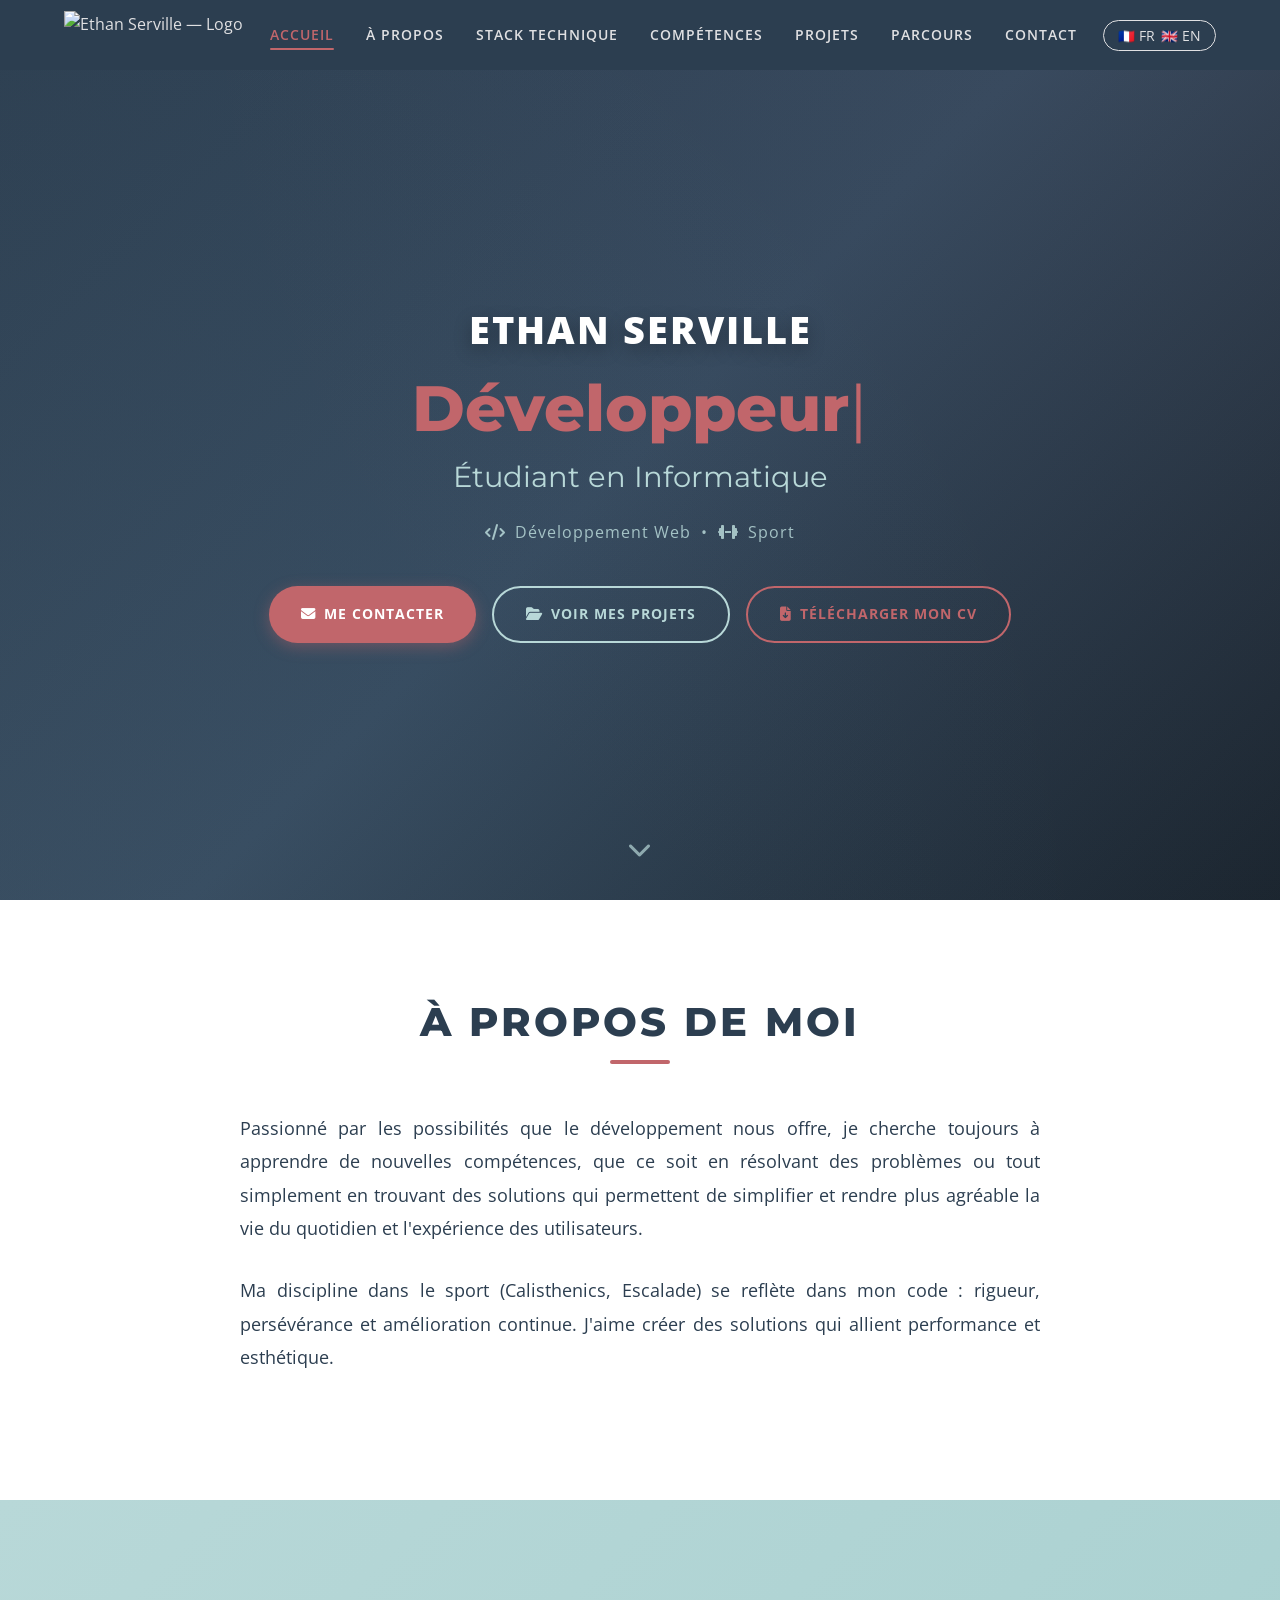
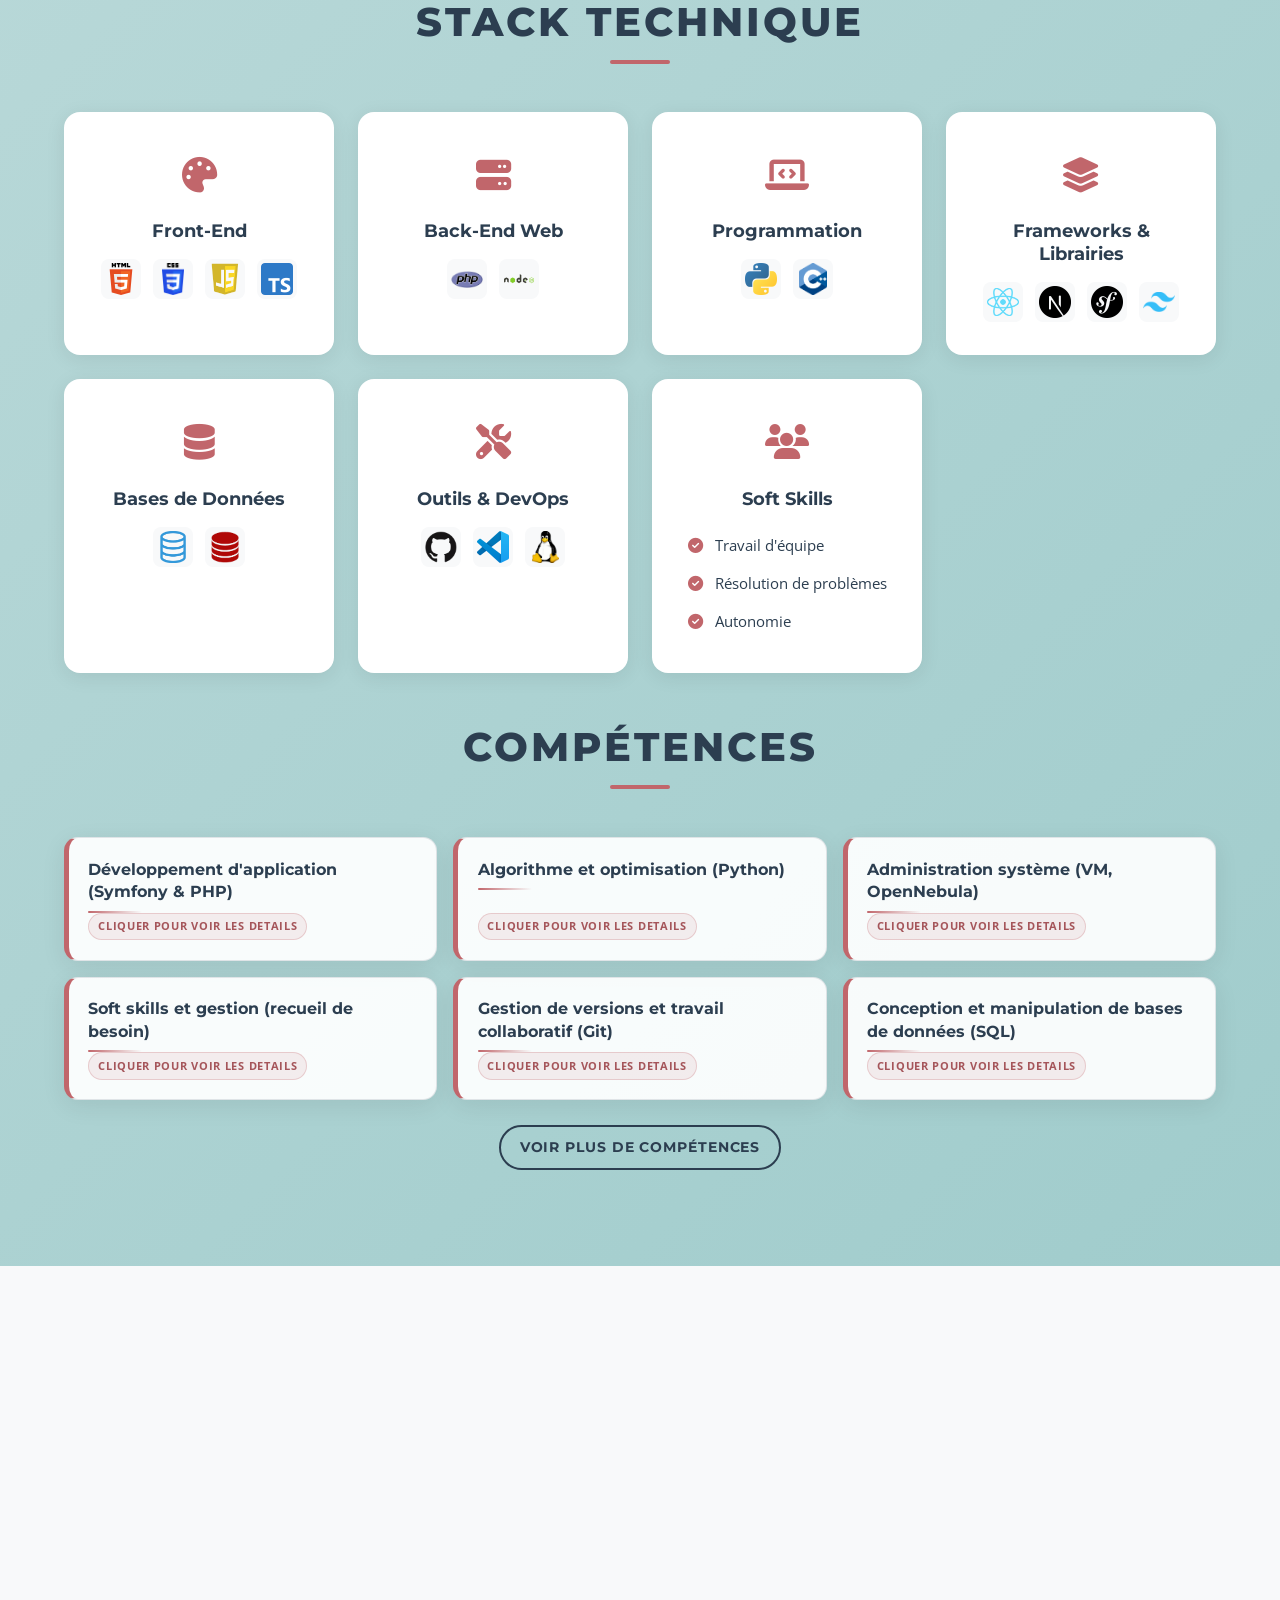
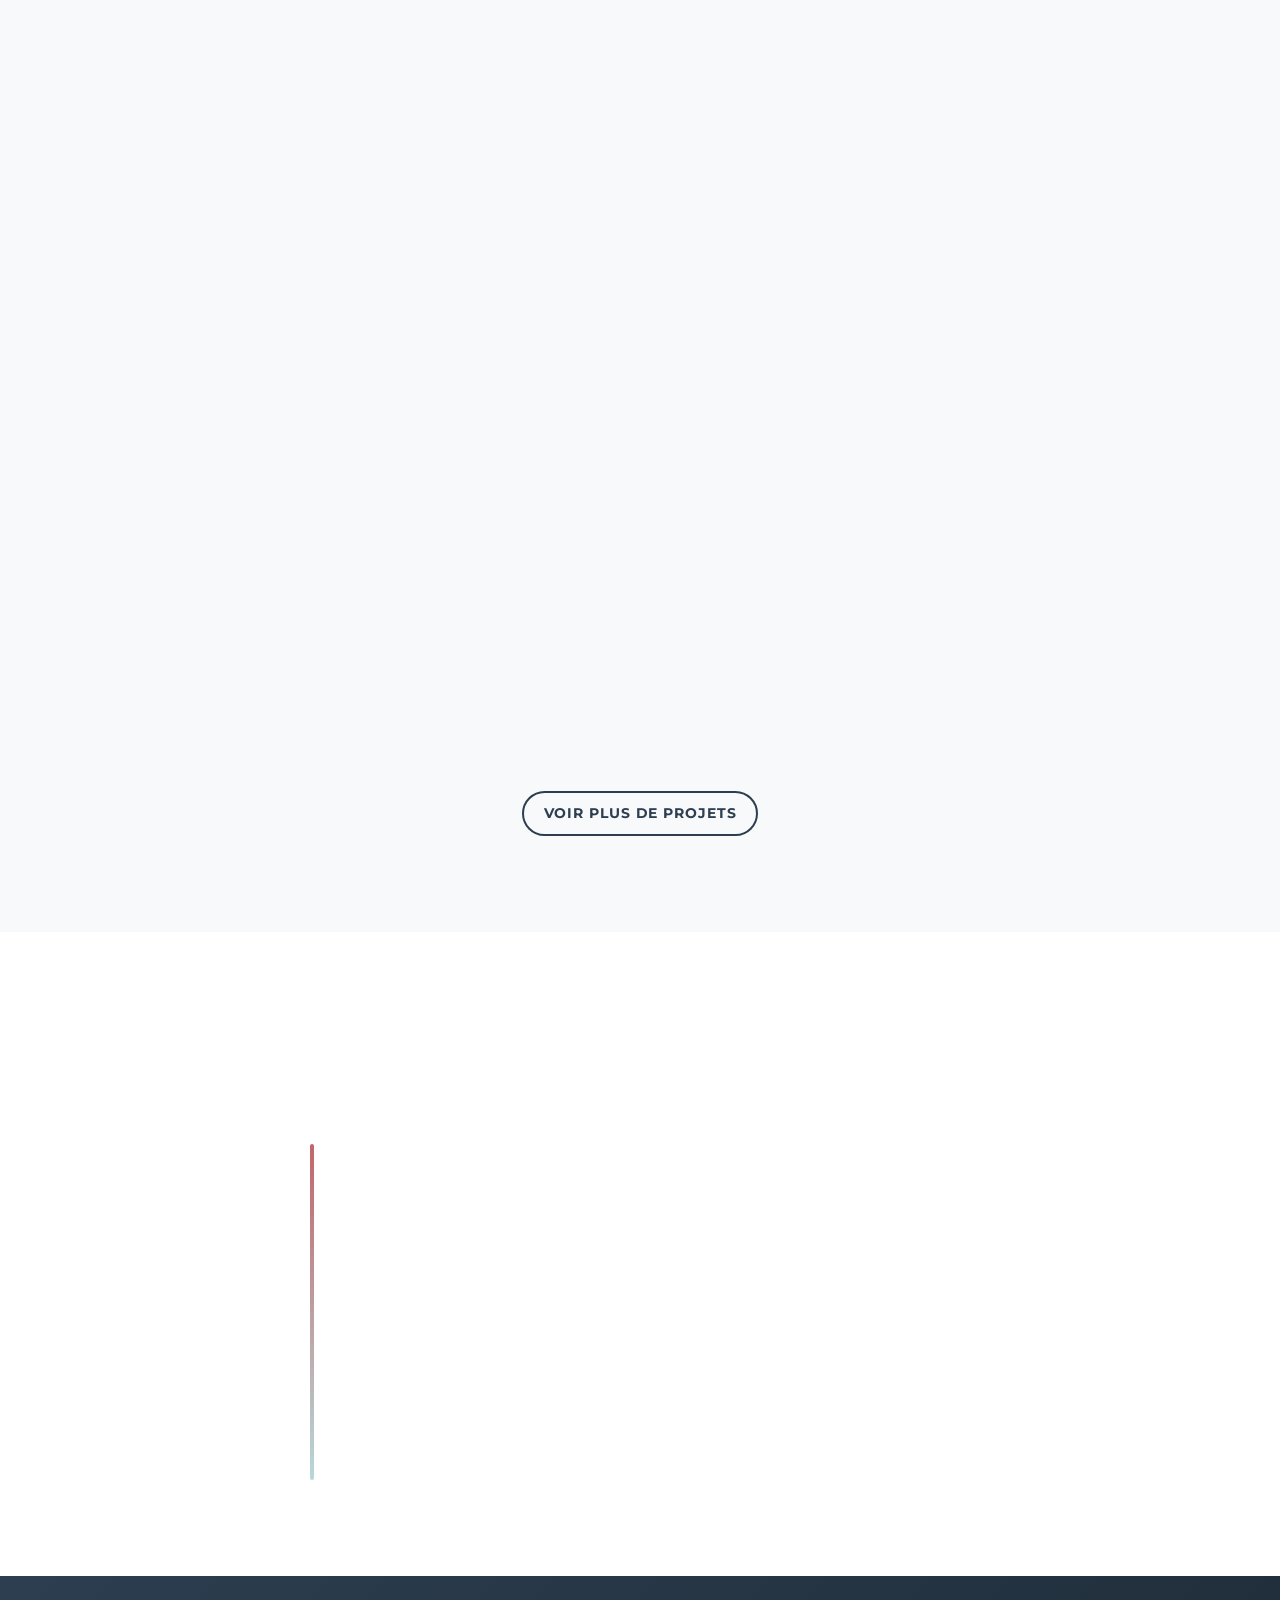
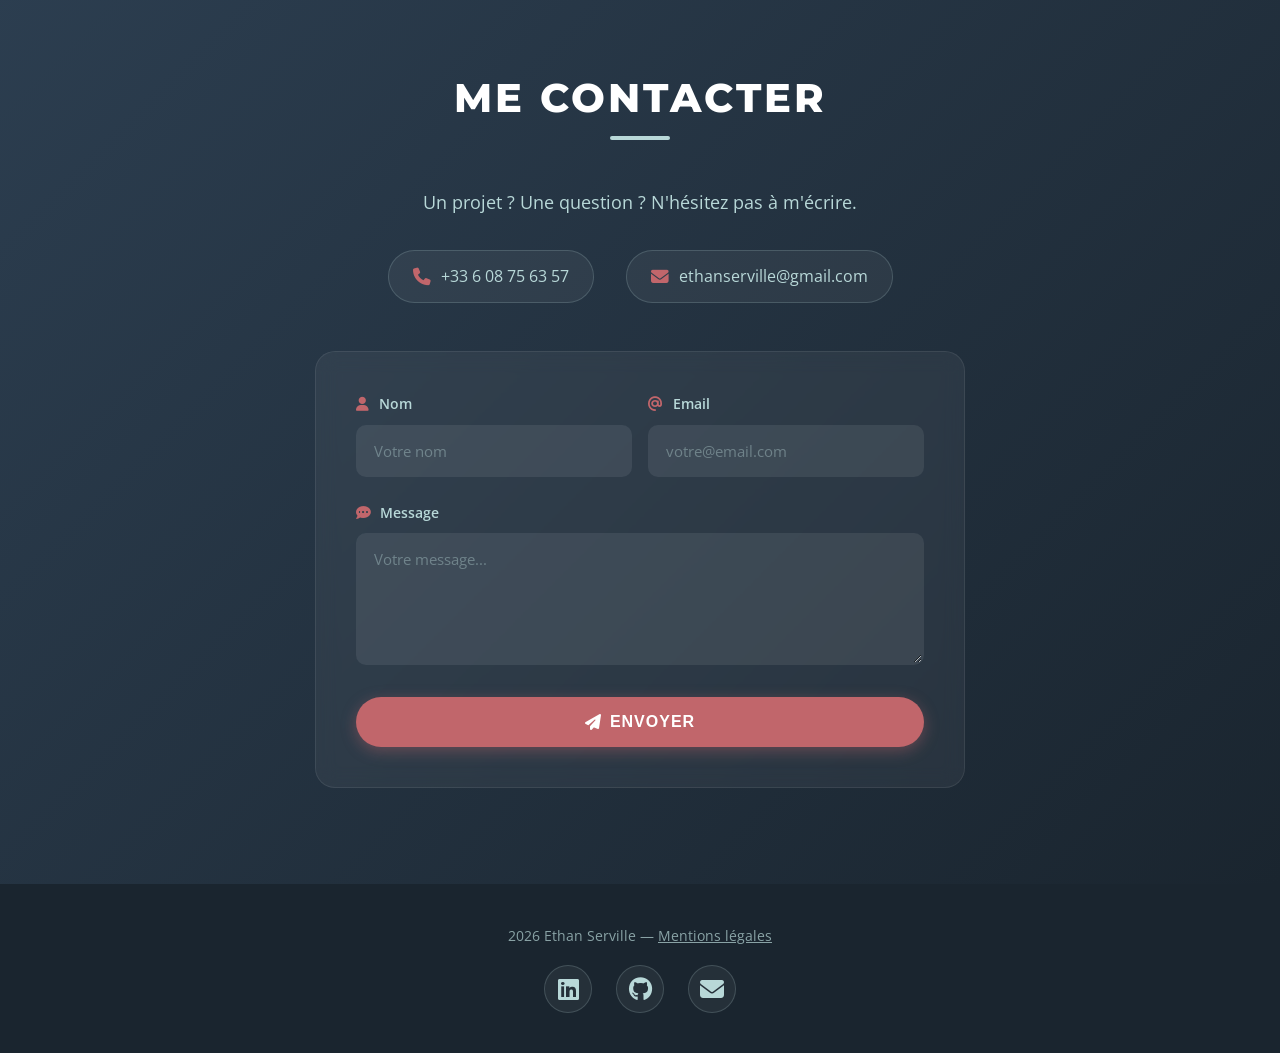
==== index.html @ 0c71704f "refactorisation du code" ====
<!doctype html>
<html lang="fr">
  <head>
    <meta charset="UTF-8" />
    <meta name="viewport" content="width=device-width, initial-scale=1.0" />
    <title>Ethan Serville — Développeur Web | Portfolio</title>

    <!-- SEO -->
    <meta
      name="description"
      content="Portfolio d'Ethan Serville, étudiant en informatique (BUT) passionné par le développement web. Découvrez mes projets, compétences et contactez-moi."
    />
    <meta
      name="keywords"
      content="Ethan Serville, développeur web, portfolio, HTML, CSS, JavaScript, React, PHP, Symfony, BUT Informatique"
    />
    <meta name="author" content="Ethan Serville" />
    <meta name="robots" content="index, follow" />
    <meta
      name="google-site-verification"
      content="G5uR__iFu0-0ud8LjFARFD1sDS6WQdqjg7SpovFQJHI"
    />
    <link rel="canonical" href="https://ethan-serville.vercel.app/" />

    <!-- Open Graph (aperçu sur réseaux sociaux / Google) -->
    <meta property="og:type" content="website" />
    <meta
      property="og:title"
      content="Ethan Serville — Développeur Web | Portfolio"
    />
    <meta
      property="og:description"
      content="Portfolio d'Ethan Serville, étudiant en informatique passionné par le développement web."
    />
    <meta property="og:url" content="https://ethan-serville.vercel.app/" />
    <meta
      property="og:image"
      content="https://ethan-serville.vercel.app/assets/preview.png"
    />
    <meta property="og:locale" content="fr_FR" />
    <meta property="og:site_name" content="Ethan Serville — Portfolio" />

    <!-- Twitter Card -->
    <meta name="twitter:card" content="summary_large_image" />
    <meta
      name="twitter:title"
      content="Ethan Serville — Développeur Web | Portfolio"
    />
    <meta
      name="twitter:description"
      content="Portfolio d'Ethan Serville, étudiant en informatique passionné par le développement web."
    />
    <meta
      name="twitter:image"
      content="https://ethan-serville.vercel.app/assets/preview.png"
    />

    <!-- Données structurées (schema.org) — aide Google à comprendre la page -->
    <script type="application/ld+json">
      {
        "@context": "https://schema.org",
        "@type": "Person",
        "name": "Ethan Serville",
        "url": "https://ethan-serville.vercel.app/",
        "jobTitle": "Étudiant en Informatique — Développeur Web",
        "email": "ethanserville@gmail.com",
        "sameAs": [
          "https://linkedin.com/in/ethan-serville",
          "https://github.com/EthanS0107"
        ]
      }
    </script>

    <!-- Favicons -->
    <link rel="icon" type="image/svg+xml" href="assets/favicon.svg" />
    <link
      rel="icon"
      type="image/svg+xml"
      href="assets/favicon-alt.svg"
      media="(prefers-color-scheme: dark)"
    />

    <link rel="stylesheet" href="style.css" />
    <link rel="preconnect" href="https://fonts.googleapis.com" />
    <link rel="preconnect" href="https://fonts.gstatic.com" crossorigin />
    <link
      href="https://fonts.googleapis.com/css2?family=Montserrat:wght@400;600;700;800&family=Open+Sans:wght@400;600&display=swap"
      rel="stylesheet"
    />
    <link
      rel="stylesheet"
      href="https://cdnjs.cloudflare.com/ajax/libs/font-awesome/6.5.1/css/all.min.css"
    />
  </head>
  <body>
    <header id="main-header">
      <nav>
        <div class="logo">
          <a href="#accueil">
            <picture>
              <source
                media="(max-width: 768px)"
                srcset="assets/logo-small.svg"
              />
              <img
                src="assets/logo-long.svg"
                alt="Ethan Serville — Logo"
                height="48"
              />
            </picture>
          </a>
        </div>
        <ul class="nav-links">
          <li><a href="#accueil" data-i18n="nav.home">Accueil</a></li>
          <li><a href="#a-propos" data-i18n="nav.about">À propos</a></li>
          <li>
            <a href="#tech-stack" data-i18n="nav.stack">Stack technique</a>
          </li>
          <li>
            <a href="#competences" data-i18n="nav.skills">Compétences</a>
          </li>
          <li><a href="#projets" data-i18n="nav.projects">Projets</a></li>
          <li><a href="#parcours" data-i18n="nav.journey">Parcours</a></li>
          <li><a href="#contact" data-i18n="nav.contact">Contact</a></li>
          <li class="nav-lang-item">
            <button
              class="lang-toggle lang-toggle-menu"
              id="lang-toggle-menu"
              aria-label="Switch language"
            >
              <span class="lang-fr">🇫🇷 FR</span>
              <span class="lang-en">🇬🇧 EN</span>
            </button>
          </li>
        </ul>
        <button
          class="lang-toggle lang-toggle-desktop"
          id="lang-toggle"
          aria-label="Switch language"
        >
          <span class="lang-fr">🇫🇷 FR</span>
          <span class="lang-en">🇬🇧 EN</span>
        </button>
        <div class="burger" aria-label="Menu" role="button" tabindex="0">
          <div class="line1"></div>
          <div class="line2"></div>
          <div class="line3"></div>
        </div>
      </nav>
    </header>

    <main>
      <!-- ===== HERO ===== -->
      <section id="accueil" class="hero">
        <div class="hero-content reveal">
          <p class="hero-greeting">Ethan Serville</p>
          <h1>
            <span class="typing-text"></span><span class="cursor">|</span>
          </h1>
          <h2 data-i18n="hero.subtitle">Étudiant en Informatique</h2>
          <p class="passions">
            <i class="fas fa-code"></i> Développement Web &nbsp;&bull;&nbsp;
            <i class="fas fa-dumbbell"></i> Sport
          </p>
          <div class="hero-cta">
            <a href="#contact" class="btn-primary"
              ><i class="fas fa-envelope"></i>
              <span data-i18n="hero.cta.contact">Me Contacter</span></a
            >
            <a href="#projets" class="btn-secondary"
              ><i class="fas fa-folder-open"></i>
              <span data-i18n="hero.cta.projects">Voir mes projets</span></a
            >
            <a href="assets/CV_Ethan_Serville.pdf" download class="btn-download"
              ><i class="fas fa-file-arrow-down"></i>
              <span data-i18n="hero.cta.cv">Télécharger mon CV</span></a
            >
          </div>
        </div>
        <a
          href="#a-propos"
          class="scroll-indicator"
          aria-label="Défiler vers le bas"
        >
          <i class="fas fa-chevron-down"></i>
        </a>
      </section>

      <!-- ===== À PROPOS ===== -->
      <section id="a-propos" class="about">
        <div class="container">
          <h2 class="section-title reveal" data-i18n="about.title">
            À propos de moi
          </h2>
          <div class="about-content reveal">
            <div class="about-text">
              <p data-i18n="about.p1">
                Passionné par les possibilités que le développement nous offre,
                je cherche toujours à apprendre de nouvelles compétences, que ce
                soit en résolvant des problèmes ou tout simplement en trouvant
                des solutions qui permettent de simplifier et rendre plus
                agréable la vie du quotidien et l'expérience des utilisateurs.
              </p>
              <p data-i18n="about.p2">
                Ma discipline dans le sport (Calisthenics, Escalade) se reflète
                dans mon code : rigueur, persévérance et amélioration continue.
                J'aime créer des solutions qui allient performance et
                esthétique.
              </p>
            </div>
          </div>
        </div>
      </section>

      <!-- ===== COMPÉTENCES ===== -->
      <section class="skills">
        <div class="container">
          <h2
            id="tech-stack"
            class="section-title reveal"
            data-i18n="stack.title"
          >
            Stack technique
          </h2>
          <div class="skills-grid">
            <div class="skill-card reveal">
              <div class="skill-icon"><i class="fas fa-palette"></i></div>
              <h3>Front-End</h3>
              <div class="skill-logos">
                <img
                  src="assets/logo_skills/HTML5.png"
                  alt="HTML5"
                  title="HTML5"
                />
                <img
                  src="assets/logo_skills/CSS3.png"
                  alt="CSS3"
                  title="CSS3"
                />
                <img
                  src="assets/logo_skills/javascript.png"
                  alt="JavaScript"
                  title="JavaScript"
                />
                <img
                  src="assets/logo_skills/typescript.png"
                  alt="TypeScript"
                  title="TypeScript"
                />
              </div>
            </div>
            <div class="skill-card reveal">
              <div class="skill-icon"><i class="fas fa-server"></i></div>
              <h3>Back-End Web</h3>
              <div class="skill-logos">
                <img src="assets/logo_skills/PHP.png" alt="PHP" title="PHP" />
                <img
                  src="assets/logo_skills/node.js.png"
                  alt="Node.js"
                  title="Node.js"
                />
              </div>
            </div>
            <div class="skill-card reveal">
              <div class="skill-icon"><i class="fas fa-laptop-code"></i></div>
              <h3>Programmation</h3>
              <div class="skill-logos">
                <img
                  src="assets/logo_skills/Python.png"
                  alt="Python"
                  title="Python"
                />
                <img src="assets/logo_skills/C++.png" alt="C++" title="C++" />
              </div>
            </div>
            <div class="skill-card reveal">
              <div class="skill-icon"><i class="fas fa-layer-group"></i></div>
              <h3 data-i18n="skills.frameworks">Frameworks & Librairies</h3>
              <div class="skill-logos">
                <img
                  src="assets/logo_skills/React.png"
                  alt="React"
                  title="React"
                />
                <img
                  src="assets/logo_skills/nextjs.png"
                  alt="Next.js"
                  title="Next.js"
                />
                <img
                  src="assets/logo_skills/symfony.png"
                  alt="Symfony"
                  title="Symfony"
                />
                <img
                  src="assets/logo_skills/Tailwind_CSS.png"
                  alt="Tailwind CSS"
                  title="Tailwind CSS"
                />
              </div>
            </div>
            <div class="skill-card reveal">
              <div class="skill-icon"><i class="fas fa-database"></i></div>
              <h3 data-i18n="skills.databases">Bases de Données</h3>
              <div class="skill-logos">
                <img src="assets/logo_skills/SQL.png" alt="SQL" title="SQL" />
                <img
                  src="assets/logo_skills/oracle.png"
                  alt="Oracle PL/SQL"
                  title="Oracle PL/SQL"
                />
              </div>
            </div>
            <div class="skill-card reveal">
              <div class="skill-icon"><i class="fas fa-tools"></i></div>
              <h3 data-i18n="skills.tools">Outils & DevOps</h3>
              <div class="skill-logos">
                <img
                  src="assets/logo_skills/GitHub.png"
                  alt="Git / GitHub"
                  title="Git / GitHub"
                />
                <img
                  src="assets/logo_skills/Visual_Studio_Code.png"
                  alt="VS Code"
                  title="VS Code"
                />
                <img
                  src="assets/logo_skills/linux.png"
                  alt="Linux"
                  title="Linux"
                />
              </div>
            </div>
            <div class="skill-card reveal">
              <div class="skill-icon"><i class="fas fa-users"></i></div>
              <h3 data-i18n="skills.soft">Soft Skills</h3>
              <ul class="soft-skills-list">
                <li>
                  <i class="fas fa-check-circle"></i>
                  <span data-i18n="skills.soft.teamwork">Travail d'équipe</span>
                </li>
                <li>
                  <i class="fas fa-check-circle"></i>
                  <span data-i18n="skills.soft.problem"
                    >Résolution de problèmes</span
                  >
                </li>
                <li>
                  <i class="fas fa-check-circle"></i>
                  <span data-i18n="skills.soft.autonomy">Autonomie</span>
                </li>
              </ul>
            </div>
          </div>

          <div class="competency-portfolio">
            <h2
              id="competences"
              class="section-title reveal"
              data-i18n="skills.title"
            >
              Compétences
            </h2>
            <div class="portfolio-grid">
              <article class="portfolio-card reveal">
                <h4 data-i18n="portfolio.card1.title">
                  Développement d'application (Symfony & PHP)
                </h4>
                <p>
                  <span
                    class="portfolio-label"
                    data-i18n="portfolio.label.context"
                    >Contexte :</span
                  >
                  <span data-i18n="portfolio.card1.context"
                    >Création d'un site web pour une association qui gère des
                    événements.</span
                  >
                </p>
                <p>
                  <span class="portfolio-label" data-i18n="portfolio.label.tech"
                    >Techno :</span
                  >
                  <span data-i18n="portfolio.card1.tech"
                    >PHP, Symfony, HTML, CSS.</span
                  >
                </p>
                <p>
                  <span
                    class="portfolio-label"
                    data-i18n="portfolio.label.learned"
                    >Ce que j'ai appris :</span
                  >
                  <span data-i18n="portfolio.card1.learned"
                    >Concevoir des applications complètes en partant des
                    exigences clients jusqu'à la mise en production.</span
                  >
                </p>
                <p>
                  <span
                    class="portfolio-label"
                    data-i18n="portfolio.label.validated"
                    >Compétence validée :</span
                  >
                  <span data-i18n="portfolio.card1.validated"
                    >Maintenir en conditions opérationnelles un site web et
                    faire évoluer une application grâce à une structure de code
                    propre avec Symfony.</span
                  >
                </p>
              </article>

              <article class="portfolio-card reveal">
                <h4 data-i18n="portfolio.card2.title">
                  Algorithme et optimisation (Python)
                </h4>
                <p>
                  <span
                    class="portfolio-label"
                    data-i18n="portfolio.label.context"
                    >Contexte :</span
                  >
                  <span data-i18n="portfolio.card2.context"
                    >Algorithmes de recherche et de construction de
                    labyrinthes.</span
                  >
                </p>
                <p>
                  <span class="portfolio-label" data-i18n="portfolio.label.tech"
                    >Techno :</span
                  >
                  <span data-i18n="portfolio.card2.tech">Python.</span>
                </p>
                <p>
                  <span
                    class="portfolio-label"
                    data-i18n="portfolio.label.learned"
                    >Ce que j'ai appris :</span
                  >
                  <span data-i18n="portfolio.card2.learned"
                    >Comparer des algorithmes pour trouver le plus efficace en
                    prenant en compte l'impact sur les ressources (CPU,
                    mémoire).</span
                  >
                </p>
                <p>
                  <span
                    class="portfolio-label"
                    data-i18n="portfolio.label.validated"
                    >Compétence validée :</span
                  >
                  <span data-i18n="portfolio.card2.validated"
                    >Anticiper les résultats de diverses métriques, produire un
                    code exigeant et l'optimiser.</span
                  >
                </p>
              </article>

              <article class="portfolio-card reveal">
                <h4 data-i18n="portfolio.card3.title">
                  Administration système (VM, OpenNebula)
                </h4>
                <p>
                  <span
                    class="portfolio-label"
                    data-i18n="portfolio.label.context"
                    >Contexte :</span
                  >
                  <span data-i18n="portfolio.card3.context"
                    >Création de machines virtuelles et configuration.</span
                  >
                </p>
                <p>
                  <span
                    class="portfolio-label"
                    data-i18n="portfolio.label.learned"
                    >Ce que j'ai appris :</span
                  >
                  <span data-i18n="portfolio.card3.learned"
                    >Configurer un poste de travail complet, gérer des réseaux
                    virtuels et sécuriser des services.</span
                  >
                </p>
                <p>
                  <span
                    class="portfolio-label"
                    data-i18n="portfolio.label.validated"
                    >Compétence validée :</span
                  >
                  <span data-i18n="portfolio.card3.validated"
                    >Installer et configurer un système d'exploitation et des
                    outils de développement.</span
                  >
                </p>
              </article>

              <article class="portfolio-card reveal">
                <h4 data-i18n="portfolio.card4.title">
                  Soft skills et gestion (recueil de besoin)
                </h4>
                <p>
                  <span
                    class="portfolio-label"
                    data-i18n="portfolio.label.context"
                    >Contexte :</span
                  >
                  <span data-i18n="portfolio.card4.context"
                    >Exercices de récupération des besoins client et simulation
                    de création d'entreprise.</span
                  >
                </p>
                <p>
                  <span
                    class="portfolio-label"
                    data-i18n="portfolio.label.learned"
                    >Ce que j'ai appris :</span
                  >
                  <span data-i18n="portfolio.card4.learned"
                    >Identifier les acteurs, les phases de vie d'un projet et
                    formaliser les attentes.</span
                  >
                </p>
                <p>
                  <span
                    class="portfolio-label"
                    data-i18n="portfolio.label.validated"
                    >Compétence validée :</span
                  >
                  <span data-i18n="portfolio.card4.validated"
                    >Appréhender les besoins du client et de l'utilisateur,
                    concevoir un business plan et modéliser la gestion des
                    stocks.</span
                  >
                </p>
              </article>

              <article class="portfolio-card reveal">
                <h4 data-i18n="portfolio.card5.title">
                  Gestion de versions et travail collaboratif (Git)
                </h4>
                <p>
                  <span
                    class="portfolio-label"
                    data-i18n="portfolio.label.context"
                    >Contexte :</span
                  >
                  <span data-i18n="portfolio.card5.context"
                    >Gestion du code source lors du projet de site web pour
                    l'association.</span
                  >
                </p>
                <p>
                  <span class="portfolio-label" data-i18n="portfolio.label.tech"
                    >Techno :</span
                  >
                  <span data-i18n="portfolio.card5.tech">Git, GitHub.</span>
                </p>
                <p>
                  <span
                    class="portfolio-label"
                    data-i18n="portfolio.label.learned"
                    >Ce que j'ai appris :</span
                  >
                  <span data-i18n="portfolio.card5.learned"
                    >Travailler sur des branches séparées, fusionner des
                    modifications et résoudre des conflits sans perdre de
                    données.</span
                  >
                </p>
                <p>
                  <span
                    class="portfolio-label"
                    data-i18n="portfolio.label.validated"
                    >Compétence validée :</span
                  >
                  <span data-i18n="portfolio.card5.validated"
                    >Sécuriser le cycle de développement et garantir
                    l'historique des modifications d'un projet.</span
                  >
                </p>
              </article>

              <article class="portfolio-card reveal">
                <h4 data-i18n="portfolio.card6.title">
                  Conception et manipulation de bases de données (SQL)
                </h4>
                <p>
                  <span
                    class="portfolio-label"
                    data-i18n="portfolio.label.context"
                    >Contexte :</span
                  >
                  <span data-i18n="portfolio.card6.context"
                    >Architecture des données pour le système de gestion
                    d'événements et de membres.</span
                  >
                </p>
                <p>
                  <span class="portfolio-label" data-i18n="portfolio.label.tech"
                    >Techno :</span
                  >
                  <span data-i18n="portfolio.card6.tech"
                    >MySQL / MariaDB (utilisé avec Doctrine sur Symfony).</span
                  >
                </p>
                <p>
                  <span
                    class="portfolio-label"
                    data-i18n="portfolio.label.learned"
                    >Ce que j'ai appris :</span
                  >
                  <span data-i18n="portfolio.card6.learned"
                    >Modéliser des données complexes (MCD/MLD), optimiser les
                    requêtes et assurer l'intégrité référentielle des
                    informations.</span
                  >
                </p>
                <p>
                  <span
                    class="portfolio-label"
                    data-i18n="portfolio.label.validated"
                    >Compétence validée :</span
                  >
                  <span data-i18n="portfolio.card6.validated"
                    >Concevoir une base de données relationnelle performante et
                    adaptée aux besoins métier.</span
                  >
                </p>
              </article>

              <article class="portfolio-card reveal">
                <h4 data-i18n="portfolio.card7.title">
                  Gestion de projet et méthodes agiles
                </h4>
                <p>
                  <span
                    class="portfolio-label"
                    data-i18n="portfolio.label.context"
                    >Contexte :</span
                  >
                  <span data-i18n="portfolio.card7.context"
                    >Organisation du travail en équipe pour des simulations de
                    création d'entreprise.</span
                  >
                </p>
                <p>
                  <span
                    class="portfolio-label"
                    data-i18n="portfolio.label.tools"
                    >Outils :</span
                  >
                  <span data-i18n="portfolio.card7.tools">Méthode Scrum.</span>
                </p>
                <p>
                  <span
                    class="portfolio-label"
                    data-i18n="portfolio.label.learned"
                    >Ce que j'ai appris :</span
                  >
                  <span data-i18n="portfolio.card7.learned"
                    >Découper un projet en tâches, prioriser les fonctionnalités
                    et respecter des délais stricts.</span
                  >
                </p>
                <p>
                  <span
                    class="portfolio-label"
                    data-i18n="portfolio.label.validated"
                    >Compétence validée :</span
                  >
                  <span data-i18n="portfolio.card7.validated"
                    >Piloter un projet informatique avec une méthodologie
                    structurée pour garantir la livraison.</span
                  >
                </p>
              </article>

              <article class="portfolio-card reveal">
                <h4 data-i18n="portfolio.card8.title">
                  Programmation orientée objet (C++)
                </h4>
                <p>
                  <span
                    class="portfolio-label"
                    data-i18n="portfolio.label.context"
                    >Contexte :</span
                  >
                  <span data-i18n="portfolio.card8.context"
                    >Développement d'un jeu de plateau (Stratego).</span
                  >
                </p>
                <p>
                  <span class="portfolio-label" data-i18n="portfolio.label.tech"
                    >Techno :</span
                  >
                  <span data-i18n="portfolio.card8.tech">C++.</span>
                </p>
                <p>
                  <span
                    class="portfolio-label"
                    data-i18n="portfolio.label.learned"
                    >Ce que j'ai appris :</span
                  >
                  <span data-i18n="portfolio.card8.learned"
                    >Appliquer les principes de la POO (encapsulation, héritage,
                    polymorphisme).</span
                  >
                </p>
                <p>
                  <span
                    class="portfolio-label"
                    data-i18n="portfolio.label.validated"
                    >Compétence validée :</span
                  >
                  <span data-i18n="portfolio.card8.validated"
                    >Concevoir une architecture logicielle complexe et
                    modulaire.</span
                  >
                </p>
              </article>

              <article class="portfolio-card reveal">
                <h4 data-i18n="portfolio.card9.title">
                  Services réseaux et infrastructure
                </h4>
                <p>
                  <span
                    class="portfolio-label"
                    data-i18n="portfolio.label.context"
                    >Contexte :</span
                  >
                  <span data-i18n="portfolio.card9.context"
                    >Mise en place d'un réseau local et configuration de
                    services serveurs.</span
                  >
                </p>
                <p>
                  <span class="portfolio-label" data-i18n="portfolio.label.tech"
                    >Techno :</span
                  >
                  <span data-i18n="portfolio.card9.tech"
                    >Protocoles TCP/IP, DNS, DHCP, adressage IP.</span
                  >
                </p>
                <p>
                  <span
                    class="portfolio-label"
                    data-i18n="portfolio.label.learned"
                    >Ce que j'ai appris :</span
                  >
                  <span data-i18n="portfolio.card9.learned"
                    >Comprendre comment les données circulent entre les
                    machines, configurer des routeurs et assurer la connectivité
                    d'un parc informatique.</span
                  >
                </p>
                <p>
                  <span
                    class="portfolio-label"
                    data-i18n="portfolio.label.validated"
                    >Compétence validée :</span
                  >
                  <span data-i18n="portfolio.card9.validated"
                    >Déployer et dépanner des infrastructures réseaux de base
                    pour garantir l'interconnexion des systèmes.</span
                  >
                </p>
              </article>

              <article class="portfolio-card reveal">
                <h4 data-i18n="portfolio.card10.title">
                  Qualité de code et tests
                </h4>
                <p>
                  <span
                    class="portfolio-label"
                    data-i18n="portfolio.label.context"
                    >Contexte :</span
                  >
                  <span data-i18n="portfolio.card10.context"
                    >Automatisation du contrôle qualité sur un projet de
                    groupe.</span
                  >
                </p>
                <p>
                  <span class="portfolio-label" data-i18n="portfolio.label.tech"
                    >Techno :</span
                  >
                  <span data-i18n="portfolio.card10.tech"
                    >PHPUnit (Symfony).</span
                  >
                </p>
                <p>
                  <span
                    class="portfolio-label"
                    data-i18n="portfolio.label.learned"
                    >Ce que j'ai appris :</span
                  >
                  <span data-i18n="portfolio.card10.learned"
                    >Écrire des tests unitaires et d'intégration pour prévenir
                    les régressions et garantir que chaque fonctionnalité répond
                    au cahier des charges.</span
                  >
                </p>
                <p>
                  <span
                    class="portfolio-label"
                    data-i18n="portfolio.label.validated"
                    >Compétence validée :</span
                  >
                  <span data-i18n="portfolio.card10.validated"
                    >Assurer la fiabilité d'un livrable informatique par une
                    démarche de test rigoureuse.</span
                  >
                </p>
              </article>
            </div>
            <div class="show-more-wrapper">
              <button
                type="button"
                id="competencies-show-more"
                class="show-more-btn"
                data-section="competencies"
                aria-expanded="false"
              >
                Voir plus de compétences
              </button>
            </div>
          </div>
        </div>
      </section>

      <!-- ===== PROJETS ===== -->
      <section id="projets" class="projects">
        <div class="container">
          <h2 class="section-title reveal" data-i18n="projects.title">
            Mes Projets
          </h2>
          <div class="projects-grid">
            <article class="project-card reveal">
              <div class="project-carousel" data-carousel>
                <div class="project-carousel-track" data-carousel-track>
                  <figure class="project-slide is-active">
                    <img
                      src="assets/projects/portfolio-1.png"
                      alt="Aperçu du portfolio personnel, section d'accueil et présentation"
                      loading="lazy"
                    />
                  </figure>
                  <figure class="project-slide">
                    <img
                      src="assets/projects/portfolio-2.png"
                      alt="Aperçu du portfolio personnel, section projets et détails visuels"
                      loading="lazy"
                    />
                  </figure>
                  <figure class="project-slide">
                    <img
                      src="assets/projects/portfolio-3.png"
                      alt="Aperçu du portfolio personnel, section compétences et expériences"
                      loading="lazy"
                    />
                  </figure>
                  <figure class="project-slide">
                    <img
                      src="assets/projects/portfolio-4.png"
                      alt="Aperçu du portfolio personnel, section compétences et expériences"
                      loading="lazy"
                    />
                  </figure>
                </div>
                <div class="project-carousel-controls">
                  <button
                    class="project-carousel-btn"
                    type="button"
                    aria-label="Image précédente"
                    data-carousel-prev
                  >
                    <i class="fas fa-chevron-left" aria-hidden="true"></i>
                  </button>
                  <button
                    class="project-carousel-btn"
                    type="button"
                    aria-label="Image suivante"
                    data-carousel-next
                  >
                    <i class="fas fa-chevron-right" aria-hidden="true"></i>
                  </button>
                </div>
                <div
                  class="project-carousel-dots"
                  role="tablist"
                  aria-label="Galerie du projet"
                >
                  <button
                    class="project-carousel-dot is-active"
                    type="button"
                    aria-label="Voir l'image 1"
                    data-carousel-dot="0"
                  ></button>
                  <button
                    class="project-carousel-dot"
                    type="button"
                    aria-label="Voir l'image 2"
                    data-carousel-dot="1"
                  ></button>
                </div>
              </div>
              <div class="project-header">
                <i class="fas fa-folder-open project-icon"></i>
                <span class="project-context" data-i18n="projects.personal"
                  >Personnel</span
                >
              </div>
              <div class="project-info">
                <h3 data-i18n="projects.portfolio.title">
                  Portfolio Personnel
                </h3>
                <p data-i18n="projects.portfolio.desc">
                  Création de ce site vitrine pour présenter mon profil et mes
                  compétences.
                </p>
                <div class="tags">
                  <span>HTML</span>
                  <span>CSS</span>
                  <span>JavaScript</span>
                </div>
              </div>
              <div class="project-footer">
                <a
                  href="https://ethan-serville.vercel.app/"
                  class="project-link"
                  ><i class="fab fa-github"></i>
                  <span data-i18n="projects.viewSite">Voir le site</span></a
                >
              </div>
            </article>

            <article class="project-card reveal">
              <div class="project-carousel" data-carousel>
                <div class="project-carousel-track" data-carousel-track>
                  <figure class="project-slide">
                    <img
                      src="assets/projects/sacreetech-1.png"
                      alt="Aperçu du portfolio personnel, section compétences et expériences"
                      loading="lazy"
                    />
                  </figure>
                  <figure class="project-slide">
                    <img
                      src="assets/projects/sacreetech-2.png"
                      alt="Aperçu du portfolio personnel, section compétences et expériences"
                      loading="lazy"
                    />
                  </figure>
                  <figure class="project-slide">
                    <img
                      src="assets/projects/sacreetech-3.png"
                      alt="Aperçu du portfolio personnel, section compétences et expériences"
                      loading="lazy"
                    />
                  </figure>
                  <figure class="project-slide">
                    <img
                      src="assets/projects/sacreetech-4.png"
                      alt="Aperçu du portfolio personnel, section compétences et expériences"
                      loading="lazy"
                    />
                  </figure>
                </div>
                <div class="project-carousel-controls">
                  <button
                    class="project-carousel-btn"
                    type="button"
                    aria-label="Image précédente"
                    data-carousel-prev
                  >
                    <i class="fas fa-chevron-left" aria-hidden="true"></i>
                  </button>
                  <button
                    class="project-carousel-btn"
                    type="button"
                    aria-label="Image suivante"
                    data-carousel-next
                  >
                    <i class="fas fa-chevron-right" aria-hidden="true"></i>
                  </button>
                </div>
                <div
                  class="project-carousel-dots"
                  role="tablist"
                  aria-label="Galerie du projet"
                >
                  <button
                    class="project-carousel-dot is-active"
                    type="button"
                    aria-label="Voir l'image 1"
                    data-carousel-dot="0"
                  ></button>
                  <button
                    class="project-carousel-dot"
                    type="button"
                    aria-label="Voir l'image 2"
                    data-carousel-dot="1"
                  ></button>
                </div>
              </div>
              <div class="project-header">
                <i class="fas fa-folder-open project-icon"></i>
                <span class="project-context" data-i18n="projects.school"
                  >Scolaire</span
                >
              </div>
              <div class="project-info">
                <h3 data-i18n="projects.sacreetech.title">
                  Site Web SacreeTech
                </h3>
                <p data-i18n="projects.sacreetech.desc">
                  Application web pour une association qui organise des
                  événements sportifs et culturels.
                </p>
                <div class="tags">
                  <span>PHP</span>
                  <span>Symfony</span>
                  <span>Bootstrap</span>
                </div>
              </div>
              <div class="project-footer">
                <a
                  href="https://github.com/EthanS0107/sacreeTech"
                  class="project-link"
                  target="_blank"
                  rel="noopener"
                  ><i class="fab fa-github"></i>
                  <span data-i18n="projects.viewCode">Voir le code</span></a
                >
              </div>
            </article>

            <article class="project-card reveal">
              <div class="project-carousel" data-carousel>
                <div class="project-carousel-track" data-carousel-track>
                  <figure
                    class="project-slide project-slide-placeholder is-active"
                  >
                    <div
                      class="project-placeholder"
                      aria-label="Images de Stratego à venir"
                    >
                      <span class="project-placeholder-badge">Bientôt</span>
                      <i class="fas fa-images" aria-hidden="true"></i>
                      <strong>Des images arrivent bientot</strong>
                    </div>
                  </figure>
                </div>
                <div class="project-carousel-controls">
                  <button
                    class="project-carousel-btn"
                    type="button"
                    aria-label="Image précédente"
                    data-carousel-prev
                  >
                    <i class="fas fa-chevron-left" aria-hidden="true"></i>
                  </button>
                  <button
                    class="project-carousel-btn"
                    type="button"
                    aria-label="Image suivante"
                    data-carousel-next
                  >
                    <i class="fas fa-chevron-right" aria-hidden="true"></i>
                  </button>
                </div>
                <div
                  class="project-carousel-dots"
                  role="tablist"
                  aria-label="Galerie du projet"
                >
                  <button
                    class="project-carousel-dot is-active"
                    type="button"
                    aria-label="Voir l'image 1"
                    data-carousel-dot="0"
                  ></button>
                  <button
                    class="project-carousel-dot"
                    type="button"
                    aria-label="Voir l'image 2"
                    data-carousel-dot="1"
                  ></button>
                </div>
              </div>
              <div class="project-header">
                <i class="fas fa-folder-open project-icon"></i>
                <span class="project-context badge-wip" data-i18n="projects.wip"
                  >Personnel : En cours</span
                >
              </div>
              <div class="project-info">
                <h3 data-i18n="projects.stratego.title">Stratego</h3>
                <p data-i18n="projects.stratego.desc">
                  Reproduction du jeu de stratégie au tour par tour. Affrontez
                  l'adversaire en capturant son drapeau tout en protégeant le
                  vôtre, avec un système de pièces aux rangs.
                </p>
                <div class="tags">
                  <span>C++</span>
                </div>
              </div>
              <div class="project-footer">
                <a
                  href="https://github.com/EthanS0107/stratego"
                  class="project-link"
                  target="_blank"
                  rel="noopener"
                >
                  <i class="fab fa-github"></i>
                  <span data-i18n="projects.viewCode">Voir le code</span>
                </a>
              </div>
            </article>

            <article class="project-card reveal">
              <div class="project-carousel" data-carousel>
                <div class="project-carousel-track" data-carousel-track>
                  <figure class="project-slide is-active">
                    <img
                      src="assets/projects/airhh-1.png"
                      alt="Aperçu d'AIRHH avec identité de marque et mise en page agence"
                      loading="lazy"
                    />
                  </figure>
                  <figure class="project-slide is-active">
                    <img
                      src="assets/projects/airhh-2.png"
                      alt="Aperçu d'AIRHH avec identité de marque et mise en page agence"
                      loading="lazy"
                    />
                  </figure>
                  <figure class="project-slide is-active">
                    <img
                      src="assets/projects/airhh-3.png"
                      alt="Aperçu d'AIRHH avec identité de marque et mise en page agence"
                      loading="lazy"
                    />
                  </figure>
                  <figure class="project-slide is-active">
                    <img
                      src="assets/projects/airhh-4.png"
                      alt="Aperçu d'AIRHH avec identité de marque et mise en page agence"
                      loading="lazy"
                    />
                  </figure>
                </div>
                <div class="project-carousel-controls">
                  <button
                    class="project-carousel-btn"
                    type="button"
                    aria-label="Image précédente"
                    data-carousel-prev
                  >
                    <i class="fas fa-chevron-left" aria-hidden="true"></i>
                  </button>
                  <button
                    class="project-carousel-btn"
                    type="button"
                    aria-label="Image suivante"
                    data-carousel-next
                  >
                    <i class="fas fa-chevron-right" aria-hidden="true"></i>
                  </button>
                </div>
                <div
                  class="project-carousel-dots"
                  role="tablist"
                  aria-label="Galerie du projet"
                >
                  <button
                    class="project-carousel-dot is-active"
                    type="button"
                    aria-label="Voir l'image 1"
                    data-carousel-dot="0"
                  ></button>
                  <button
                    class="project-carousel-dot"
                    type="button"
                    aria-label="Voir l'image 2"
                    data-carousel-dot="1"
                  ></button>
                </div>
              </div>
              <div class="project-header">
                <i class="fas fa-folder-open project-icon"></i>
                <span
                  class="project-context badge-wip"
                  data-i18n="projects.wip.pro"
                  >Professionnel : En cours</span
                >
              </div>
              <div class="project-info">
                <h3 data-i18n="projects.airhh.title">AIRHH</h3>
                <p data-i18n="projects.airhh.desc">
                  Développement d'un site web pour une agence de communication
                </p>
                <div class="tags">
                  <span>JS</span>
                  <span>React</span>
                </div>
              </div>
              <div class="project-footer">
                <a
                  href="https://airhh.myboostlocal.com/"
                  class="project-link"
                  target="_blank"
                  rel="noopener"
                >
                  <i class="fab fa-github"></i>
                  <span data-i18n="projects.viewSite">Voir le site</span>
                </a>
              </div>
            </article>

            <article class="project-card reveal">
              <div class="project-carousel" data-carousel>
                <div class="project-carousel-track" data-carousel-track>
                  <figure class="project-slide is-active">
                    <img
                      src="assets/projects/a-fleur-d-o-1.png"
                      alt="Aperçu de A Fleur d'Ô avec univers floral et mise en avant des bouquets"
                      loading="lazy"
                    />
                  </figure>
                  <figure class="project-slide is-active">
                    <img
                      src="assets/projects/a-fleur-d-o-2.png"
                      alt="Aperçu de A Fleur d'Ô avec univers floral et mise en avant des bouquets"
                      loading="lazy"
                    />
                  </figure>
                  <figure class="project-slide">
                    <img
                      src="assets/projects/a-fleur-d-o-3.png"
                      alt="Aperçu de A Fleur d'Ô avec catalogue et parcours boutique"
                      loading="lazy"
                    />
                  </figure>
                </div>
                <div class="project-carousel-controls">
                  <button
                    class="project-carousel-btn"
                    type="button"
                    aria-label="Image précédente"
                    data-carousel-prev
                  >
                    <i class="fas fa-chevron-left" aria-hidden="true"></i>
                  </button>
                  <button
                    class="project-carousel-btn"
                    type="button"
                    aria-label="Image suivante"
                    data-carousel-next
                  >
                    <i class="fas fa-chevron-right" aria-hidden="true"></i>
                  </button>
                </div>
                <div
                  class="project-carousel-dots"
                  role="tablist"
                  aria-label="Galerie du projet"
                >
                  <button
                    class="project-carousel-dot is-active"
                    type="button"
                    aria-label="Voir l'image 1"
                    data-carousel-dot="0"
                  ></button>
                  <button
                    class="project-carousel-dot"
                    type="button"
                    aria-label="Voir l'image 2"
                    data-carousel-dot="1"
                  ></button>
                </div>
              </div>
              <div class="project-header">
                <i class="fas fa-folder-open project-icon"></i>
                <span
                  class="project-context badge-wip"
                  data-i18n="projects.wip.pro"
                  >Professionnel : En cours</span
                >
              </div>
              <div class="project-info">
                <h3 data-i18n="projects.afleuro.title">A Fleur d'Ô</h3>
                <p data-i18n="projects.afleuro.desc">
                  Développement d'un site web pour un fleuriste local, mettant
                  en avant leurs produits et services (non officiel, projet de
                  formation).
                </p>
                <div class="tags">
                  <span>JS</span>
                  <span>React</span>
                </div>
              </div>
              <div class="project-footer">
                <a
                  href="https://a-fleur-d-o.myboostlocal.com/"
                  class="project-link"
                  target="_blank"
                  rel="noopener"
                >
                  <i class="fab fa-github"></i>
                  <span data-i18n="projects.viewSite">Voir le site</span>
                </a>
              </div>
            </article>

            <article class="project-card reveal">
              <div class="project-carousel" data-carousel>
                <div class="project-carousel-track" data-carousel-track>
                  <figure class="project-slide is-active">
                    <img
                      src="assets/projects/valois-nettoyage-1.png"
                      alt="Aperçu de Valois Nettoyage avec présentation des services et blocs métier"
                      loading="lazy"
                    />
                  </figure>
                  <figure class="project-slide is-active">
                    <img
                      src="assets/projects/valois-nettoyage-2.png"
                      alt="Aperçu de Valois Nettoyage avec présentation des services et blocs métier"
                      loading="lazy"
                    />
                  </figure>
                  <figure class="project-slide is-active">
                    <img
                      src="assets/projects/valois-nettoyage-3.png"
                      alt="Aperçu de Valois Nettoyage avec présentation des services et blocs métier"
                      loading="lazy"
                    />
                  </figure>
                </div>
                <div class="project-carousel-controls">
                  <button
                    class="project-carousel-btn"
                    type="button"
                    aria-label="Image précédente"
                    data-carousel-prev
                  >
                    <i class="fas fa-chevron-left" aria-hidden="true"></i>
                  </button>
                  <button
                    class="project-carousel-btn"
                    type="button"
                    aria-label="Image suivante"
                    data-carousel-next
                  >
                    <i class="fas fa-chevron-right" aria-hidden="true"></i>
                  </button>
                </div>
                <div
                  class="project-carousel-dots"
                  role="tablist"
                  aria-label="Galerie du projet"
                >
                  <button
                    class="project-carousel-dot is-active"
                    type="button"
                    aria-label="Voir l'image 1"
                    data-carousel-dot="0"
                  ></button>
                  <button
                    class="project-carousel-dot"
                    type="button"
                    aria-label="Voir l'image 2"
                    data-carousel-dot="1"
                  ></button>
                </div>
              </div>
              <div class="project-header">
                <i class="fas fa-folder-open project-icon"></i>
                <span
                  class="project-context badge-wip"
                  data-i18n="projects.wip.pro"
                  >Professionnel : En cours</span
                >
              </div>
              <div class="project-info">
                <h3 data-i18n="projects.valois.title">Valois Nettoyage</h3>
                <p data-i18n="projects.valois.desc">
                  Développement d'un site web pour une entreprise de nettoyage,
                  présentant leurs services et permettant aux clients de les
                  contacter facilement.
                </p>
                <div class="tags">
                  <span>JS</span>
                  <span>React</span>
                </div>
              </div>
              <div class="project-footer">
                <a
                  href="https://valois-nettoyage.myboostlocal.com/"
                  class="project-link"
                  target="_blank"
                  rel="noopener"
                >
                  <i class="fab fa-github"></i>
                  <span data-i18n="projects.viewSite">Voir le site</span>
                </a>
              </div>
            </article>

            <article class="project-card reveal">
              <div class="project-carousel" data-carousel>
                <div class="project-carousel-track" data-carousel-track>
                  <figure
                    class="project-slide project-slide-placeholder is-active"
                  >
                    <div
                      class="project-placeholder"
                      aria-label="Images de Stratego à venir"
                    >
                      <span class="project-placeholder-badge">Bientôt</span>
                      <i class="fas fa-images" aria-hidden="true"></i>
                      <strong>Des images arrivent bientot</strong>
                    </div>
                  </figure>
                </div>
                <div class="project-carousel-controls">
                  <button
                    class="project-carousel-btn"
                    type="button"
                    aria-label="Image précédente"
                    data-carousel-prev
                  >
                    <i class="fas fa-chevron-left" aria-hidden="true"></i>
                  </button>
                  <button
                    class="project-carousel-btn"
                    type="button"
                    aria-label="Image suivante"
                    data-carousel-next
                  >
                    <i class="fas fa-chevron-right" aria-hidden="true"></i>
                  </button>
                </div>
                <div
                  class="project-carousel-dots"
                  role="tablist"
                  aria-label="Galerie du projet"
                >
                  <button
                    class="project-carousel-dot is-active"
                    type="button"
                    aria-label="Voir l'image 1"
                    data-carousel-dot="0"
                  ></button>
                  <button
                    class="project-carousel-dot"
                    type="button"
                    aria-label="Voir l'image 2"
                    data-carousel-dot="1"
                  ></button>
                </div>
              </div>
              <div class="project-header">
                <i class="fas fa-folder-open project-icon"></i>
                <span class="project-context badge-wip" data-i18n="projects.wip"
                  >Personnel : En cours</span
                >
              </div>
              <div class="project-info">
                <h3 data-i18n="projects.worldmenu.title">World Menu</h3>
                <p data-i18n="projects.worldmenu.desc">
                  Site proposant des idées de menus et des recettes pour partir
                  à la découverte de la culture culinaire du monde entier.
                </p>
                <div class="tags">
                  <span>JS</span>
                  <span>React</span>
                </div>
              </div>
              <div class="project-footer">
                <a
                  href="https://world-menu.vercel.app/"
                  class="project-link"
                  target="_blank"
                  rel="noopener"
                >
                  <i class="fab fa-github"></i>
                  <span data-i18n="projects.viewSite">Voir le site</span>
                </a>
              </div>
            </article>

            <article class="project-card reveal">
              <div class="project-carousel" data-carousel>
                <div class="project-carousel-track" data-carousel-track>
                  <figure
                    class="project-slide project-slide-placeholder is-active"
                  >
                    <div
                      class="project-placeholder"
                      aria-label="Images de Stratego à venir"
                    >
                      <span class="project-placeholder-badge">Bientôt</span>
                      <i class="fas fa-images" aria-hidden="true"></i>
                      <strong>Des images arrivent bientot</strong>
                    </div>
                  </figure>
                </div>
                <div class="project-carousel-controls">
                  <button
                    class="project-carousel-btn"
                    type="button"
                    aria-label="Image précédente"
                    data-carousel-prev
                  >
                    <i class="fas fa-chevron-left" aria-hidden="true"></i>
                  </button>
                  <button
                    class="project-carousel-btn"
                    type="button"
                    aria-label="Image suivante"
                    data-carousel-next
                  >
                    <i class="fas fa-chevron-right" aria-hidden="true"></i>
                  </button>
                </div>
                <div
                  class="project-carousel-dots"
                  role="tablist"
                  aria-label="Galerie du projet"
                >
                  <button
                    class="project-carousel-dot is-active"
                    type="button"
                    aria-label="Voir l'image 1"
                    data-carousel-dot="0"
                  ></button>
                  <button
                    class="project-carousel-dot"
                    type="button"
                    aria-label="Voir l'image 2"
                    data-carousel-dot="1"
                  ></button>
                </div>
              </div>
              <div class="project-header">
                <i class="fas fa-folder-open project-icon"></i>
                <span class="project-context" data-i18n="projects.personal"
                  >Personnel</span
                >
              </div>
              <div class="project-info">
                <h3 data-i18n="projects.pacman.title">Pac-Man</h3>
                <p data-i18n="projects.pacman.desc">
                  Reproduction du jeu d'arcade Pac-Man avec gestion des
                  fantômes, des niveaux et du score.
                </p>
                <div class="tags">
                  <span>Python</span>
                  <span>Tkinter</span>
                </div>
              </div>
              <div class="project-footer">
                <a
                  href="https://github.com/EthanS0107/pac-man"
                  class="project-link"
                  target="_blank"
                  rel="noopener"
                >
                  <i class="fab fa-github"></i>
                  <span data-i18n="projects.viewCode">Voir le code</span>
                </a>
              </div>
            </article>
            <article class="project-card reveal">
              <div class="project-carousel" data-carousel>
                <div class="project-carousel-track" data-carousel-track>
                  <figure
                    class="project-slide project-slide-placeholder is-active"
                  >
                    <div
                      class="project-placeholder"
                      aria-label="Images de Stratego à venir"
                    >
                      <span class="project-placeholder-badge">Bientôt</span>
                      <i class="fas fa-images" aria-hidden="true"></i>
                      <strong>Des images arrivent bientot</strong>
                    </div>
                  </figure>
                </div>
                <div class="project-carousel-controls">
                  <button
                    class="project-carousel-btn"
                    type="button"
                    aria-label="Image précédente"
                    data-carousel-prev
                  >
                    <i class="fas fa-chevron-left" aria-hidden="true"></i>
                  </button>
                  <button
                    class="project-carousel-btn"
                    type="button"
                    aria-label="Image suivante"
                    data-carousel-next
                  >
                    <i class="fas fa-chevron-right" aria-hidden="true"></i>
                  </button>
                </div>
                <div
                  class="project-carousel-dots"
                  role="tablist"
                  aria-label="Galerie du projet"
                >
                  <button
                    class="project-carousel-dot is-active"
                    type="button"
                    aria-label="Voir l'image 1"
                    data-carousel-dot="0"
                  ></button>
                  <button
                    class="project-carousel-dot"
                    type="button"
                    aria-label="Voir l'image 2"
                    data-carousel-dot="1"
                  ></button>
                </div>
              </div>
              <div class="project-header">
                <i class="fas fa-folder-open project-icon"></i>
                <span class="project-context" data-i18n="projects.pro"
                  >Professionnel</span
                >
              </div>
              <div class="project-info">
                <h3 data-i18n="projects.myboostlocal.title">MyBoostLocal</h3>
                <p data-i18n="projects.myboostlocal.desc">
                  Site pour presenter les services de MyBoostLocal, mon agence
                  de marketing digital spécialisée dans l'accompagnement des
                  petites entreprises locales.
                </p>
                <div class="tags">
                  <span>HTML</span>
                  <span>CSS</span>
                  <span>JavaScript</span>
                </div>
              </div>
              <div class="project-footer">
                <a
                  href="https://myboostlocal.com/"
                  class="project-link"
                  target="_blank"
                  rel="noopener"
                >
                  <i class="fab fa-github"></i>
                  <span data-i18n="projects.viewSite">Voir le site</span>
                </a>
              </div>
            </article>
          </div>
          <div class="show-more-wrapper">
            <button
              type="button"
              id="projects-show-more"
              class="show-more-btn"
              data-section="projects"
              aria-expanded="false"
            >
              Voir plus de projets
            </button>
          </div>
        </div>
      </section>

      <!-- ===== PARCOURS ===== -->
      <section id="parcours" class="timeline-section">
        <div class="container">
          <h2 class="section-title reveal" data-i18n="journey.title">
            Mon Parcours
          </h2>
          <div class="timeline">
            <div class="timeline-item reveal">
              <div class="timeline-dot">
                <i class="fas fa-graduation-cap"></i>
              </div>
              <div class="timeline-date" data-i18n="journey.but.date">
                2024 — Présent
              </div>
              <div class="timeline-content">
                <h3 data-i18n="journey.but.title">BUT Informatique</h3>
                <p data-i18n="journey.but.desc">
                  Apprentissage des fondamentaux du développement, bases de
                  données, algorithmique et gestion de projets.
                </p>
              </div>
            </div>
            <div class="timeline-item reveal">
              <div class="timeline-dot"><i class="fas fa-school"></i></div>
              <div class="timeline-date">2022</div>
              <div class="timeline-content">
                <h3 data-i18n="journey.bac.title">Baccalauréat</h3>
                <p data-i18n="journey.bac.desc">
                  Spécialités Mathématiques et NSI (Numérique et Sciences
                  Informatiques).
                </p>
              </div>
            </div>
          </div>
        </div>
      </section>

      <!-- ===== CONTACT ===== -->
      <section id="contact" class="contact">
        <div class="container">
          <h2 class="section-title reveal" data-i18n="contact.title">
            Me Contacter
          </h2>
          <p class="contact-intro reveal" data-i18n="contact.intro">
            Un projet ? Une question ? N'hésitez pas à m'écrire.
          </p>
          <div class="contact-methods reveal">
            <a href="tel:+33608756357" class="contact-method">
              <i class="fas fa-phone"></i>
              <span>+33 6 08 75 63 57</span>
            </a>
            <a href="mailto:ethanserville@gmail.com" class="contact-method">
              <i class="fas fa-envelope"></i>
              <span>ethanserville@gmail.com</span>
            </a>
          </div>
          <form class="contact-form reveal">
            <div class="form-row">
              <div class="form-group">
                <label for="name"
                  ><i class="fas fa-user"></i>
                  <span data-i18n="contact.form.name">Nom</span></label
                >
                <input
                  type="text"
                  id="name"
                  name="name"
                  data-i18n-placeholder="contact.form.namePh"
                  placeholder="Votre nom"
                  required
                />
              </div>
              <div class="form-group">
                <label for="email"
                  ><i class="fas fa-at"></i>
                  <span data-i18n="contact.form.email">Email</span></label
                >
                <input
                  type="email"
                  id="email"
                  name="email"
                  placeholder="votre@email.com"
                  required
                />
              </div>
            </div>
            <div class="form-group">
              <label for="message"
                ><i class="fas fa-comment-dots"></i>
                <span data-i18n="contact.form.message">Message</span></label
              >
              <textarea
                id="message"
                name="message"
                rows="5"
                data-i18n-placeholder="contact.form.messagePh"
                placeholder="Votre message..."
                required
              ></textarea>
            </div>
            <button type="submit" class="btn-primary btn-submit">
              <i class="fas fa-paper-plane"></i>
              <span data-i18n="contact.form.send">Envoyer</span>
            </button>
          </form>
        </div>
      </section>
    </main>

    <footer>
      <div class="container">
        <p>
          2026 Ethan Serville &mdash;
          <a
            href="mentions-legales.html"
            style="color: inherit; text-decoration: underline"
            >Mentions légales</a
          >
        </p>
        <div class="socials">
          <a
            href="https://linkedin.com/in/ethan-serville"
            target="_blank"
            rel="noopener"
            aria-label="LinkedIn"
          >
            <i class="fab fa-linkedin"></i>
          </a>
          <a
            href="https://github.com/EthanS0107"
            target="_blank"
            rel="noopener"
            aria-label="GitHub"
          >
            <i class="fab fa-github"></i>
          </a>
          <a href="mailto:ethanserville@gmail.com" aria-label="Email">
            <i class="fas fa-envelope"></i>
          </a>
        </div>
      </div>
    </footer>

    <!-- Scroll to Top -->
    <button class="scroll-top" aria-label="Retour en haut">
      <i class="fas fa-arrow-up"></i>
    </button>

    <script src="https://cdn.jsdelivr.net/npm/@emailjs/browser@4/dist/email.min.js"></script>
    <script src="projects.data.js"></script>
    <script src="scripte.js"></script>
  </body>
</html>
---- style.css ----
/* ============================================
   VARIABLES & DESIGN TOKENS
   ============================================ */
:root {
  /* Palette - Horizon Sauvage */
  --Sable-Chaud: #f4ebd0;
  --Vert-Pin-Profond: #16302b;
  --Ocre-Aventure: #d4a373;
  --Bleu-Abyss: #005f73;

  /* Palette — Équilibre Minéral */
  --Ardoise-Profonde: #2c3e50;
  --Gris-Béton: #e0e0e2;
  --Terracotta-Brûlée: #c1666b;
  --Bleu-Glacier: #b8d8d8;

  /* Extended palette */
  --Ardoise-Light: #34495e;
  --Terracotta-Dark: #a5555a;
  --Terracotta-Glow: rgba(193, 102, 107, 0.15);
  --White: #ffffff;
  --Off-White: #f8f9fa;
  --Shadow-Light: rgba(0, 0, 0, 0.08);
  --Shadow-Medium: rgba(0, 0, 0, 0.15);
  --Shadow-Heavy: rgba(0, 0, 0, 0.25);

  /* Typography */
  --font-heading: "Montserrat", sans-serif;
  --font-body: "Open Sans", sans-serif;

  /* Spacing */
  --section-padding: 6rem 0;
  --container-max: 1200px;

  /* Transitions */
  --transition-fast: 0.2s ease;
  --transition-base: 0.3s ease;
  --transition-slow: 0.5s ease;
  --transition-reveal: 0.8s cubic-bezier(0.25, 0.46, 0.45, 0.94);
}

/* ============================================
   RESET & BASE
   ============================================ */
*,
*::before,
*::after {
  margin: 0;
  padding: 0;
  box-sizing: border-box;
}

html {
  scroll-behavior: smooth;
  scroll-padding-top: 80px;
}

body {
  font-family: var(--font-body);
  background-color: var(--Off-White);
  color: var(--Ardoise-Profonde);
  line-height: 1.7;
  overflow-x: hidden;
}

h1,
h2,
h3,
h4,
h5,
h6 {
  font-family: var(--font-heading);
  color: var(--Ardoise-Profonde);
  margin-bottom: 1rem;
  line-height: 1.3;
}

a {
  text-decoration: none;
  color: inherit;
  transition: all var(--transition-base);
}

ul {
  list-style: none;
}

img {
  max-width: 100%;
  height: auto;
}

/* ============================================
   UTILITIES
   ============================================ */
.container {
  max-width: var(--container-max);
  margin: 0 auto;
  padding: 0 24px;
}

.section-title {
  text-align: center;
  font-size: clamp(1.8rem, 4vw, 2.5rem);
  margin-bottom: 3rem;
  text-transform: uppercase;
  letter-spacing: 3px;
  font-weight: 800;
  color: var(--Ardoise-Profonde);
  position: relative;
}

.section-title::after {
  content: "";
  display: block;
  width: 60px;
  height: 4px;
  background: var(--Terracotta-Brûlée);
  margin: 12px auto 0;
  border-radius: 2px;
}

.is-hidden-by-limit {
  display: none !important;
}

.show-more-wrapper {
  display: flex;
  justify-content: center;
  margin-top: 1.6rem;
}

.show-more-btn {
  border: 2px solid var(--Ardoise-Profonde);
  background: transparent;
  color: var(--Ardoise-Profonde);
  font-family: var(--font-heading);
  font-size: 0.9rem;
  font-weight: 700;
  letter-spacing: 0.9px;
  text-transform: uppercase;
  border-radius: 999px;
  padding: 0.7rem 1.2rem;
  cursor: pointer;
  transition: all var(--transition-base);
}

.show-more-btn:hover {
  background: var(--Ardoise-Profonde);
  color: var(--White);
  transform: translateY(-2px);
  box-shadow: 0 8px 20px var(--Shadow-Light);
}

.show-more-enter {
  animation: show-more-enter 0.48s cubic-bezier(0.22, 1, 0.36, 1) both;
  animation-delay: var(--show-more-delay, 0ms);
}

.show-more-exit {
  animation: show-more-exit 0.26s ease both;
  animation-delay: var(--show-more-delay, 0ms);
}

@keyframes show-more-enter {
  0% {
    opacity: 0;
    transform: translateY(16px) scale(0.98);
  }
  100% {
    opacity: 1;
    transform: translateY(0) scale(1);
  }
}

@keyframes show-more-exit {
  0% {
    opacity: 1;
    transform: translateY(0) scale(1);
  }
  100% {
    opacity: 0;
    transform: translateY(-10px) scale(0.98);
  }
}

/* ============================================
   SCROLL REVEAL ANIMATION
   ============================================ */
.reveal {
  opacity: 0;
  transform: translateY(40px);
  transition:
    opacity var(--transition-reveal),
    transform var(--transition-reveal);
}

.reveal.active {
  opacity: 1;
  transform: translateY(0);
}

/* Stagger children in grids */
.skills-grid .reveal:nth-child(1) {
  transition-delay: 0s;
}
.skills-grid .reveal:nth-child(2) {
  transition-delay: 0.1s;
}
.skills-grid .reveal:nth-child(3) {
  transition-delay: 0.2s;
}
.skills-grid .reveal:nth-child(4) {
  transition-delay: 0.3s;
}
.skills-grid .reveal:nth-child(5) {
  transition-delay: 0.4s;
}
.skills-grid .reveal:nth-child(6) {
  transition-delay: 0.5s;
}
.skills-grid .reveal:nth-child(7) {
  transition-delay: 0.6s;
}

.projects-grid .reveal:nth-child(1) {
  transition-delay: 0s;
}
.projects-grid .reveal:nth-child(2) {
  transition-delay: 0.15s;
}
.projects-grid .reveal:nth-child(3) {
  transition-delay: 0.3s;
}

/* ============================================
   HEADER & NAVIGATION
   ============================================ */
header {
  background-color: var(--Ardoise-Profonde);
  color: var(--Gris-Béton);
  position: fixed;
  width: 100%;
  top: 0;
  z-index: 1000;
  transition: all var(--transition-base);
}

header.scrolled {
  background-color: rgba(44, 62, 80, 0.95);
  backdrop-filter: blur(10px);
  -webkit-backdrop-filter: blur(10px);
  box-shadow: 0 4px 20px var(--Shadow-Medium);
}

nav {
  display: flex;
  justify-content: space-between;
  align-items: center;
  min-height: 70px;
  padding: 0 5%;
  max-width: 1400px;
  margin: 0 auto;
}

.logo {
  display: flex;
  align-items: center;
}

.logo img {
  height: 48px;
  width: auto;
  display: block;
  transition: opacity var(--transition-base);
}

.logo:hover img {
  opacity: 0.85;
}

.nav-links {
  display: flex;
  gap: 2rem;
  align-items: center;
}

.nav-links li a {
  color: var(--Gris-Béton);
  font-weight: 600;
  font-size: 0.85rem;
  text-transform: uppercase;
  letter-spacing: 1px;
  position: relative;
  padding: 4px 0;
}

.nav-links li a::after {
  content: "";
  position: absolute;
  bottom: -2px;
  left: 0;
  width: 0;
  height: 2px;
  background: var(--Terracotta-Brûlée);
  transition: width var(--transition-base);
  border-radius: 1px;
}

.nav-links li a:hover::after,
.nav-links li a.active-link::after {
  width: 100%;
}

.nav-links li a:hover {
  color: var(--Terracotta-Brûlée);
}

.nav-links li a.active-link {
  color: var(--Terracotta-Brûlée);
}

/* Mobile Menu Overlay */
.nav-overlay {
  position: fixed;
  inset: 0;
  background: rgba(0, 0, 0, 0.55);
  backdrop-filter: blur(4px);
  -webkit-backdrop-filter: blur(4px);
  z-index: 999;
  opacity: 0;
  pointer-events: none;
  transition: opacity 0.4s ease;
}

.nav-overlay.active {
  opacity: 1;
  pointer-events: all;
}

/* Burger Menu */
.burger {
  display: none;
  cursor: pointer;
  z-index: 1001;
  padding: 5px;
  width: 42px;
  height: 42px;
  border-radius: 12px;
  border: 1px solid rgba(224, 224, 226, 0.25);
  background: rgba(255, 255, 255, 0.06);
  backdrop-filter: blur(6px);
  -webkit-backdrop-filter: blur(6px);
  position: relative;
  flex-direction: column;
  justify-content: center;
  align-items: center;
  gap: 0;
}

/* Lang Toggle Button */
.lang-toggle {
  background: transparent;
  border: 1.5px solid var(--Gris-Béton);
  color: var(--Gris-Béton);
  border-radius: 20px;
  padding: 5px 14px;
  font-size: 0.85rem;
  font-family: var(--font-body);
  cursor: pointer;
  transition: all var(--transition-base);
  z-index: 1001;
  display: flex;
  align-items: center;
  gap: 6px;
}

.lang-toggle:hover {
  background: var(--Terracotta-Glow);
  border-color: var(--Terracotta-Brûlée);
  color: var(--Terracotta-Brûlée);
}

.burger div {
  width: 25px;
  height: 3px;
  background-color: var(--Gris-Béton);
  margin: 0;
  transition: all var(--transition-base);
  border-radius: 2px;
  transform-origin: center;
  position: absolute;
  left: 50%;
  transform: translate(-50%, -50%);
}

.burger .line1 {
  top: 35%;
}

.burger .line2 {
  top: 50%;
}

.burger .line3 {
  top: 65%;
}

/* Burger animation */
.toggle .line1 {
  top: 50%;
  transform: translate(-50%, -50%) rotate(45deg);
}

.toggle .line2 {
  opacity: 0;
  transform: translate(-50%, -50%) scaleX(0);
}

.toggle .line3 {
  top: 50%;
  transform: translate(-50%, -50%) rotate(-45deg);
}

.nav-lang-item {
  display: none;
}

.lang-toggle-menu {
  width: calc(100% - 4.4rem);
  margin: 0.95rem 2.2rem 0;
  justify-content: center;
}

/* ============================================
   HERO SECTION
   ============================================ */
.hero {
  min-height: 100vh;
  background: linear-gradient(
    135deg,
    var(--Ardoise-Profonde) 0%,
    var(--Ardoise-Light) 50%,
    #1a252f 100%
  );
  display: flex;
  flex-direction: column;
  justify-content: center;
  align-items: center;
  text-align: center;
  color: var(--Gris-Béton);
  padding: 100px 24px 60px;
  position: relative;
  overflow: hidden;
}

/* Subtle animated background pattern */
.hero::before {
  content: "";
  position: absolute;
  width: 200%;
  height: 200%;
  top: -50%;
  left: -50%;
  background:
    radial-gradient(
      circle at 20% 80%,
      rgba(184, 216, 216, 0.05) 0%,
      transparent 50%
    ),
    radial-gradient(
      circle at 80% 20%,
      rgba(193, 102, 107, 0.05) 0%,
      transparent 50%
    );
  animation: heroFloat 20s ease-in-out infinite;
}

@keyframes heroFloat {
  0%,
  100% {
    transform: translate(0, 0) rotate(0deg);
  }
  33% {
    transform: translate(30px, -30px) rotate(1deg);
  }
  66% {
    transform: translate(-20px, 20px) rotate(-1deg);
  }
}

.hero-content {
  position: relative;
  z-index: 2;
}

.hero-greeting {
  font-size: clamp(1.7rem, 5vw, 2.4rem);
  letter-spacing: 2px;
  text-transform: uppercase;
  color: var(--White);
  font-weight: 800;
  margin-bottom: 0.25rem;
  text-shadow: 0 6px 18px rgba(0, 0, 0, 0.28);
}

.hero h1 {
  font-size: clamp(2.5rem, 6vw, 4rem);
  color: var(--Gris-Béton);
  font-weight: 800;
  margin-bottom: 0.5rem;
  min-height: 1.3em;
}

.hero h1 .typing-text {
  color: var(--Terracotta-Brûlée);
}

.hero h1 .cursor {
  color: var(--Terracotta-Brûlée);
  animation: blink 0.8s step-end infinite;
  font-weight: 400;
}

@keyframes blink {
  50% {
    opacity: 0;
  }
}

.hero h2 {
  font-size: clamp(1.2rem, 3vw, 1.8rem);
  font-weight: 400;
  color: var(--Bleu-Glacier);
  margin-bottom: 1.5rem;
}

.passions {
  font-size: 1rem;
  margin-bottom: 2.5rem;
  color: var(--Bleu-Glacier);
  opacity: 0.85;
  letter-spacing: 1px;
}

.passions i {
  margin-right: 4px;
}

.hero-cta {
  display: flex;
  gap: 1rem;
  justify-content: center;
  flex-wrap: wrap;
}

/* Buttons */
.btn-primary,
.btn-secondary {
  display: inline-flex;
  align-items: center;
  gap: 8px;
  padding: 14px 32px;
  border-radius: 50px;
  font-weight: 700;
  font-size: 0.9rem;
  text-transform: uppercase;
  letter-spacing: 1px;
  transition: all var(--transition-base);
  cursor: pointer;
  border: none;
}

.btn-primary {
  background: var(--Terracotta-Brûlée);
  color: var(--White);
  box-shadow: 0 4px 15px rgba(193, 102, 107, 0.4);
}

.btn-primary:hover {
  background-color: var(--Terracotta-Dark);
  transform: translateY(-3px);
  box-shadow: 0 8px 25px rgba(193, 102, 107, 0.5);
}

.btn-secondary {
  border: 2px solid var(--Bleu-Glacier);
  color: var(--Bleu-Glacier);
  background: transparent;
}

.btn-secondary:hover {
  background-color: var(--Bleu-Glacier);
  color: var(--Ardoise-Profonde);
  transform: translateY(-3px);
  box-shadow: 0 8px 25px rgba(184, 216, 216, 0.3);
}

.btn-download {
  border: 2px solid var(--Terracotta-Brûlée);
  color: var(--Terracotta-Brûlée);
  background: transparent;
  display: inline-flex;
  align-items: center;
  gap: 8px;
  padding: 14px 32px;
  border-radius: 50px;
  font-weight: 700;
  font-size: 0.9rem;
  text-transform: uppercase;
  letter-spacing: 1px;
  transition: all var(--transition-base);
  cursor: pointer;
}

.btn-download:hover {
  background-color: var(--Terracotta-Brûlée);
  color: var(--White);
  transform: translateY(-3px);
  box-shadow: 0 8px 25px rgba(193, 102, 107, 0.4);
}

/* Scroll indicator */
.scroll-indicator {
  position: absolute;
  bottom: 30px;
  left: 50%;
  transform: translateX(-50%);
  color: var(--Bleu-Glacier);
  font-size: 1.5rem;
  animation: bounce 2s ease-in-out infinite;
  opacity: 0.7;
  z-index: 2;
}

.scroll-indicator:hover {
  opacity: 1;
  color: var(--Terracotta-Brûlée);
}

@keyframes bounce {
  0%,
  20%,
  50%,
  80%,
  100% {
    transform: translateX(-50%) translateY(0);
  }
  40% {
    transform: translateX(-50%) translateY(-12px);
  }
  60% {
    transform: translateX(-50%) translateY(-6px);
  }
}

/* ============================================
   SECTIONS — Common
   ============================================ */
section {
  padding: var(--section-padding);
}

/* ============================================
   ABOUT SECTION
   ============================================ */
.about {
  background-color: var(--White);
}

.about-text p {
  margin-bottom: 1.8rem;
  font-size: 1.1rem;
  max-width: 800px;
  margin-left: auto;
  margin-right: auto;
  text-align: justify;
  line-height: 1.9;
}

.about-icon {
  color: var(--Terracotta-Brûlée);
  margin-right: 6px;
  font-size: 1.1rem;
}

/* ============================================
   SKILLS SECTION
   ============================================ */
.skills {
  background: linear-gradient(135deg, var(--Bleu-Glacier) 0%, #a0cccc 100%);
}

.skills .section-title {
  color: var(--Ardoise-Profonde);
}

.skills-grid {
  display: grid;
  grid-template-columns: repeat(auto-fit, minmax(260px, 1fr));
  gap: 1.5rem;
}

.skill-card {
  background: var(--White);
  padding: 2rem 1.5rem;
  border-radius: 16px;
  box-shadow: 0 4px 20px var(--Shadow-Light);
  text-align: center;
  transition: all var(--transition-base);
  border: 1px solid transparent;
  position: relative;
  overflow: hidden;
}

.skill-card::before {
  content: "";
  position: absolute;
  top: 0;
  left: 0;
  width: 100%;
  height: 4px;
  background: linear-gradient(
    90deg,
    var(--Terracotta-Brûlée),
    var(--Bleu-Glacier)
  );
  transform: scaleX(0);
  transform-origin: left;
  transition: transform var(--transition-base);
}

.skill-card:hover::before {
  transform: scaleX(1);
}

.skill-card:hover {
  transform: translateY(-8px);
  box-shadow: 0 12px 40px var(--Shadow-Medium);
  border-color: rgba(193, 102, 107, 0.15);
}

.skill-icon {
  font-size: 2.2rem;
  color: var(--Terracotta-Brûlée);
  margin-bottom: 1rem;
  transition: transform var(--transition-base);
}

.skill-card:hover .skill-icon {
  transform: scale(1.15);
}

.skill-card h3 {
  color: var(--Ardoise-Profonde);
  margin-bottom: 1rem;
  font-size: 1.1rem;
  font-weight: 700;
}

.skill-logos {
  display: flex;
  justify-content: center;
  align-items: center;
  gap: 12px;
  flex-wrap: wrap;
}

.skill-logos img {
  width: 40px;
  height: 40px;
  object-fit: contain;
  border-radius: 8px;
  padding: 4px;
  background: var(--Off-White);
  transition: all var(--transition-base);
  cursor: default;
}

.skill-logos img:hover {
  transform: scale(1.2);
  box-shadow: 0 4px 12px var(--Shadow-Light);
}

.soft-skills-list {
  text-align: left;
  display: inline-block;
}

.soft-skills-list li {
  padding: 6px 0;
  font-size: 0.95rem;
  color: var(--Ardoise-Profonde);
}

.soft-skills-list i {
  color: var(--Terracotta-Brûlée);
  margin-right: 8px;
}

.competency-portfolio {
  margin-top: 3rem;
}

.portfolio-title {
  text-align: center;
  font-size: clamp(1.35rem, 2.8vw, 1.9rem);
  margin-bottom: 1.5rem;
  color: var(--Ardoise-Profonde);
  letter-spacing: 0.9px;
}

.portfolio-grid {
  display: grid;
  grid-template-columns: repeat(auto-fit, minmax(300px, 1fr));
  gap: 1rem;
}

.portfolio-card {
  background: rgba(255, 255, 255, 0.92);
  border: 1px solid rgba(44, 62, 80, 0.12);
  border-left: 5px solid var(--Terracotta-Brûlée);
  border-radius: 14px;
  box-shadow: 0 6px 24px var(--Shadow-Light);
  padding: 1.2rem;
  transition:
    transform 0.28s ease,
    box-shadow 0.32s ease,
    border-color 0.28s ease;
  position: relative;
  overflow: hidden;
  min-height: 116px;
  cursor: pointer;
  display: flex;
  flex-direction: column;
}

.portfolio-card:hover {
  transform: translateY(-3px);
  box-shadow: 0 12px 30px var(--Shadow-Medium);
  border-color: rgba(193, 102, 107, 0.35);
}

.portfolio-card h4 {
  font-size: 1.02rem;
  margin-bottom: 0;
  color: var(--Ardoise-Profonde);
  line-height: 1.4;
  padding-right: 0.8rem;
}

.portfolio-card h4::after {
  content: "";
  display: block;
  width: 54px;
  height: 2px;
  margin-top: 0.5rem;
  border-radius: 2px;
  background: linear-gradient(90deg, var(--Terracotta-Brûlée), transparent);
}

.portfolio-card::after {
  content: "Cliquer pour voir les details";
  display: flex;
  align-items: center;
  align-self: flex-start;
  margin-top: auto;
  padding-top: 0.72rem;
  font-size: 0.69rem;
  font-weight: 700;
  text-transform: uppercase;
  letter-spacing: 0.7px;
  color: var(--Terracotta-Dark);
  background: rgba(193, 102, 107, 0.1);
  border: 1px solid rgba(193, 102, 107, 0.25);
  border-radius: 999px;
  padding: 0.2rem 0.56rem;
  transition:
    opacity 0.24s ease,
    background 0.24s ease,
    color 0.24s ease;
}

html[lang="en"] .portfolio-card::after {
  content: "Click to view details";
}

.portfolio-card > p {
  display: none;
}

.portfolio-details {
  margin-top: 0.7rem;
  padding-top: 0;
  border-top: 0 solid rgba(44, 62, 80, 0.12);
  display: grid;
  gap: 0.5rem;
  max-height: 0;
  opacity: 0;
  transform: translateY(-4px);
  pointer-events: none;
  overflow: hidden;
  transition:
    max-height 0.42s cubic-bezier(0.22, 0.61, 0.36, 1),
    opacity 0.28s ease,
    transform 0.32s ease,
    padding-top 0.32s ease,
    border-top-width 0.28s ease;
}

.portfolio-details p {
  font-size: 0.88rem;
  color: #3f5165;
  margin: 0;
  line-height: 1.45;
  padding: 0.58rem 0.64rem;
  border-radius: 10px;
  background: rgba(184, 216, 216, 0.16);
  border: 1px solid rgba(44, 62, 80, 0.1);
}

.portfolio-label {
  color: var(--Ardoise-Profonde);
  font-weight: 700;
  letter-spacing: 0.1px;
}

.portfolio-details p span:not(.portfolio-label) {
  display: block;
}

.portfolio-card.is-open {
  border-color: rgba(193, 102, 107, 0.45);
  box-shadow: 0 12px 30px var(--Shadow-Medium);
}

.portfolio-card.is-open::after {
  background: rgba(193, 102, 107, 0.16);
  color: #8e4045;
}

.portfolio-card.is-open .portfolio-details {
  max-height: 900px;
  opacity: 1;
  transform: translateY(0);
  pointer-events: auto;
  padding-top: 0.75rem;
  border-top-width: 1px;
}

@media (hover: none), (pointer: coarse) {
  .portfolio-card {
    min-height: 106px;
  }

  .portfolio-card::after {
    content: "Toucher pour afficher les details";
  }

  html[lang="en"] .portfolio-card::after {
    content: "Tap to show details";
  }
}

@media screen and (max-width: 980px) {
  .portfolio-grid {
    grid-template-columns: repeat(auto-fit, minmax(280px, 1fr));
  }

  .portfolio-details p {
    font-size: 0.86rem;
  }
}

/* ============================================
   PROJECTS SECTION
   ============================================ */
.projects {
  background-color: var(--Off-White);
}

.projects-grid {
  display: grid;
  grid-template-columns: repeat(auto-fit, minmax(320px, 1fr));
  gap: 2rem;
  align-items: start; /* Ajouté pour empêcher l'étirement des cartes */
}

.project-card {
  position: relative;
  background: var(--White);
  border-radius: 16px;
  overflow: hidden;
  box-shadow: 0 4px 20px var(--Shadow-Light);
  transition: all var(--transition-base);
  display: flex;
  flex-direction: column;
  border: 1px solid transparent;
  height: 100%; /* S'assure de prendre la hauteur de la grille */
}

.project-carousel {
  position: relative;
  aspect-ratio: 16 / 10;
  overflow: hidden;
  background:
    radial-gradient(
      circle at top left,
      rgba(255, 255, 255, 0.8),
      transparent 42%
    ),
    linear-gradient(145deg, rgba(184, 216, 216, 0.7), rgba(193, 102, 107, 0.22));
  border-bottom: 1px solid rgba(44, 62, 80, 0.08);
}

.project-carousel::after {
  content: "";
  position: absolute;
  inset: auto 0 0;
  height: 40%;
  background: linear-gradient(180deg, transparent, rgba(22, 48, 43, 0.1));
  pointer-events: none;
}

.project-carousel-track {
  display: flex;
  height: 100%;
  transition: transform 0.55s cubic-bezier(0.22, 1, 0.36, 1);
  will-change: transform;
}

.project-slide {
  min-width: 100%;
  height: 100%;
  margin: 0;
}

.project-slide-placeholder {
  display: flex;
  align-items: stretch;
}

.project-placeholder {
  position: relative;
  display: flex;
  flex-direction: column;
  justify-content: center;
  align-items: flex-start;
  gap: 0.9rem;
  width: 100%;
  height: 100%;
  padding: 1.8rem;
  color: var(--White);
  background:
    radial-gradient(
      circle at top right,
      rgba(255, 255, 255, 0.18),
      transparent 28%
    ),
    radial-gradient(
      circle at bottom left,
      rgba(184, 216, 216, 0.28),
      transparent 34%
    ),
    linear-gradient(
      135deg,
      var(--Ardoise-Profonde),
      #22384b 52%,
      var(--Terracotta-Brulee, #c1666b)
    );
}

.project-placeholder::before {
  content: "";
  position: absolute;
  inset: 18px;
  border: 1px solid rgba(255, 255, 255, 0.12);
  border-radius: 18px;
  pointer-events: none;
}

.project-placeholder i {
  font-size: 2rem;
  color: #f4ebd0;
}

.project-placeholder strong {
  font-family: var(--font-heading);
  font-size: clamp(1.3rem, 2vw, 1.8rem);
  line-height: 1.2;
  letter-spacing: 0.2px;
}

.project-placeholder p {
  max-width: 28ch;
  font-size: 0.98rem;
  line-height: 1.6;
  color: rgba(255, 255, 255, 0.82);
}

.project-placeholder-badge {
  display: inline-flex;
  align-items: center;
  justify-content: center;
  min-height: 32px;
  padding: 0.35rem 0.8rem;
  border-radius: 999px;
  background: rgba(255, 255, 255, 0.14);
  border: 1px solid rgba(255, 255, 255, 0.18);
  font-size: 0.78rem;
  font-weight: 700;
  letter-spacing: 0.08em;
  text-transform: uppercase;
}

.project-slide img {
  display: block;
  width: 100%;
  height: 100%;
  object-fit: cover;
}

.project-carousel-controls {
  position: absolute;
  inset: 50% 0 auto;
  transform: translateY(-50%);
  display: flex;
  justify-content: space-between;
  padding: 0 0.9rem;
  pointer-events: none;
  z-index: 2;
}

.project-carousel-btn {
  width: 42px;
  height: 42px;
  border: 0;
  border-radius: 999px;
  background: rgba(255, 255, 255, 0.88);
  color: var(--Ardoise-Profonde);
  box-shadow: 0 10px 30px rgba(0, 0, 0, 0.16);
  cursor: pointer;
  transition:
    transform var(--transition-base),
    background var(--transition-base),
    color var(--transition-base);
  pointer-events: auto;
}

.project-carousel-btn:hover,
.project-carousel-btn:focus-visible {
  transform: scale(1.08);
  background: var(--Terracotta-Brûlée);
  color: var(--White);
  outline: none;
}

.project-carousel-dots {
  position: absolute;
  left: 50%;
  bottom: 1rem;
  transform: translateX(-50%);
  display: inline-flex;
  align-items: center;
  gap: 0.45rem;
  padding: 0.45rem 0.7rem;
  border-radius: 999px;
  background: rgba(22, 48, 43, 0.22);
  backdrop-filter: blur(12px);
  -webkit-backdrop-filter: blur(12px);
  z-index: 2;
}

.project-carousel-dot {
  width: 10px;
  height: 10px;
  border: 0;
  border-radius: 999px;
  background: rgba(255, 255, 255, 0.5);
  cursor: pointer;
  transition:
    width var(--transition-base),
    background var(--transition-base),
    transform var(--transition-base);
}

.project-carousel-dot.is-active {
  width: 28px;
  background: var(--White);
}

.project-carousel-dot:hover,
.project-carousel-dot:focus-visible {
  background: var(--White);
  transform: scale(1.05);
  outline: none;
}

.project-card:hover {
  transform: translateY(-8px);
  box-shadow: 0 16px 48px var(--Shadow-Medium);
  border-color: rgba(193, 102, 107, 0.12);
}

.project-header {
  display: flex;
  justify-content: space-between;
  align-items: center;
  padding: 1.5rem 1.5rem 0;
}

.project-icon {
  font-size: 2rem;
  color: var(--Bleu-Glacier);
  transition: color var(--transition-base);
}

.project-card:hover .project-icon {
  color: var(--Terracotta-Brûlée);
}

.project-context {
  font-size: 0.75rem;
  font-weight: 700;
  text-transform: uppercase;
  letter-spacing: 1px;
  color: var(--Ardoise-Profonde);
  background: var(--Gris-Béton);
  padding: 4px 12px;
  border-radius: 20px;
}

.badge-wip {
  position: relative;
  padding-left: 22px;
  background: linear-gradient(
    135deg,
    rgba(193, 102, 107, 0.12),
    rgba(193, 102, 107, 0.2)
  );
  color: var(--Terracotta-Brûlée);
  border: 1.5px solid rgba(193, 102, 107, 0.45);
  box-shadow: 0 0 0 0 rgba(193, 102, 107, 0);
  animation: badge-pulse-ring 2.4s ease-out infinite;
}

.badge-wip::before {
  content: "";
  position: absolute;
  left: 9px;
  top: 50%;
  transform: translateY(-50%);
  width: 7px;
  height: 7px;
  border-radius: 50%;
  background-color: var(--Terracotta-Brûlée);
  animation: badge-dot-blink 1.6s ease-in-out infinite;
}

@keyframes badge-dot-blink {
  0%,
  100% {
    opacity: 1;
    transform: translateY(-50%) scale(1);
  }
  50% {
    opacity: 0.35;
    transform: translateY(-50%) scale(0.7);
  }
}

@keyframes badge-pulse-ring {
  0% {
    box-shadow: 0 0 0 0 rgba(193, 102, 107, 0.35);
  }
  60% {
    box-shadow: 0 0 0 5px rgba(193, 102, 107, 0);
  }
  100% {
    box-shadow: 0 0 0 0 rgba(193, 102, 107, 0);
  }
}

.project-info {
  padding: 1rem 1.5rem;
  flex: 1; /* Permet au contenu de s'étendre pour aligner les pieds de page */
}

.project-info h3 {
  font-size: 1.3rem;
  margin-bottom: 0.6rem;
}

.project-info p {
  color: #666;
  font-size: 0.95rem;
  line-height: 1.6;
}

.project-info .tags {
  margin: 1rem 0 0;
  display: flex;
  flex-wrap: wrap;
  gap: 6px;
}

.project-info .tags span {
  background-color: var(--Bleu-Glacier);
  color: var(--Ardoise-Profonde);
  padding: 4px 12px;
  border-radius: 20px;
  font-size: 0.75rem;
  font-weight: 700;
  letter-spacing: 0.5px;
}

.project-footer {
  padding: 1rem 1.5rem 1.5rem;
  border-top: 1px solid var(--Gris-Béton);
  margin-top: auto; /* Pousse le footer vers le bas */
}

.project-link {
  color: var(--Terracotta-Brûlée);
  font-weight: 700;
  font-size: 0.9rem;
  display: inline-flex;
  align-items: center;
  gap: 6px;
  transition: all var(--transition-base);
}

.project-link:hover {
  color: var(--Terracotta-Dark);
  gap: 10px;
}

/* ============================================
   TIMELINE / PARCOURS SECTION
   ============================================ */
.timeline-section {
  background-color: var(--White);
}

.timeline {
  position: relative;
  max-width: 700px;
  margin: 0 auto;
}

.timeline::before {
  content: "";
  position: absolute;
  left: 20px;
  top: 0;
  bottom: 0;
  width: 4px;
  background: linear-gradient(
    to bottom,
    var(--Terracotta-Brûlée),
    var(--Bleu-Glacier)
  );
  border-radius: 4px;
}

.timeline-item {
  display: grid;
  grid-template-columns: 44px 1fr;
  grid-template-rows: auto auto;
  gap: 0 1.5rem;
  padding-bottom: 2.5rem;
}

.timeline-item:last-child {
  padding-bottom: 0;
}

.timeline-dot {
  grid-column: 1;
  grid-row: 1 / 3;
  justify-self: center;
  align-self: start;
  margin-top: 4px;
  width: 36px;
  height: 36px;
  background: var(--White);
  border: 3px solid var(--Terracotta-Brûlée);
  border-radius: 50%;
  display: flex;
  align-items: center;
  justify-content: center;
  font-size: 0.85rem;
  color: var(--Terracotta-Brûlée);
  position: relative;
  z-index: 1;
  transition: all var(--transition-base);
}

.timeline-item:hover .timeline-dot {
  background: var(--Terracotta-Brûlée);
  color: var(--White);
  transform: scale(1.1);
}

.timeline-date {
  grid-column: 2;
  grid-row: 1;
  align-self: center;
  font-weight: 700;
  color: var(--Terracotta-Brûlée);
  font-size: 0.9rem;
  text-transform: uppercase;
  letter-spacing: 1px;
  margin-bottom: 0.25rem;
}

.timeline-content {
  grid-column: 2;
  grid-row: 2;
  background: var(--Off-White);
  padding: 1.5rem;
  border-radius: 12px;
  box-shadow: 0 2px 10px var(--Shadow-Light);
  transition: all var(--transition-base);
}

.timeline-content:hover {
  box-shadow: 0 6px 20px var(--Shadow-Medium);
}

.timeline-content h3 {
  margin-bottom: 0.5rem;
  font-size: 1.2rem;
}

.timeline-content p {
  color: #666;
  font-size: 0.95rem;
}

/* ============================================
   CONTACT SECTION
   ============================================ */
.contact {
  background: linear-gradient(135deg, var(--Ardoise-Profonde) 0%, #1a252f 100%);
  color: var(--White);
}

.contact .section-title {
  color: var(--White);
}

.contact .section-title::after {
  background: var(--Bleu-Glacier);
}

.contact-intro {
  text-align: center;
  margin-bottom: 2rem;
  color: var(--Bleu-Glacier);
  font-size: 1.1rem;
}

.contact-methods {
  display: flex;
  justify-content: center;
  gap: 2rem;
  margin-bottom: 3rem;
  flex-wrap: wrap;
}

.contact-method {
  display: flex;
  align-items: center;
  gap: 10px;
  color: var(--Bleu-Glacier);
  font-size: 1rem;
  padding: 12px 24px;
  border-radius: 50px;
  background: rgba(255, 255, 255, 0.05);
  border: 1px solid rgba(184, 216, 216, 0.2);
  transition: all var(--transition-base);
}

.contact-method:hover {
  background: rgba(184, 216, 216, 0.15);
  border-color: var(--Bleu-Glacier);
  transform: translateY(-2px);
}

.contact-method i {
  font-size: 1.1rem;
  color: var(--Terracotta-Brûlée);
}

.contact-form {
  max-width: 650px;
  margin: 0 auto;
  background: rgba(255, 255, 255, 0.05);
  padding: 2.5rem;
  border-radius: 20px;
  border: 1px solid rgba(255, 255, 255, 0.08);
  backdrop-filter: blur(10px);
}

.form-row {
  display: grid;
  grid-template-columns: 1fr 1fr;
  gap: 1rem;
}

.form-group {
  margin-bottom: 1.5rem;
}

.form-group label {
  display: block;
  margin-bottom: 0.5rem;
  color: var(--Bleu-Glacier);
  font-weight: 600;
  font-size: 0.9rem;
}

.form-group label i {
  margin-right: 6px;
  color: var(--Terracotta-Brûlée);
}

.form-group input,
.form-group textarea {
  width: 100%;
  padding: 14px 16px;
  border: 2px solid transparent;
  border-radius: 10px;
  background-color: rgba(255, 255, 255, 0.08);
  color: var(--White);
  font-family: var(--font-body);
  font-size: 0.95rem;
  transition: all var(--transition-base);
  resize: vertical;
}

.form-group input::placeholder,
.form-group textarea::placeholder {
  color: rgba(184, 216, 216, 0.4);
}

.form-group input:focus,
.form-group textarea:focus {
  outline: none;
  border-color: var(--Terracotta-Brûlée);
  background-color: rgba(255, 255, 255, 0.12);
  box-shadow: 0 0 0 4px rgba(193, 102, 107, 0.15);
}

.btn-submit {
  width: 100%;
  padding: 16px;
  font-size: 1rem;
  justify-content: center;
}

/* ============================================
   FOOTER
   ============================================ */
footer {
  background-color: #1a252f;
  color: var(--Bleu-Glacier);
  text-align: center;
  padding: 2.5rem 0;
}

footer p {
  font-size: 0.9rem;
  opacity: 0.7;
  margin-bottom: 1rem;
}

.socials {
  display: flex;
  justify-content: center;
  gap: 1.5rem;
}

.socials a {
  color: var(--Bleu-Glacier);
  font-size: 1.5rem;
  width: 48px;
  height: 48px;
  display: inline-flex;
  align-items: center;
  justify-content: center;
  border-radius: 50%;
  background: rgba(255, 255, 255, 0.05);
  border: 1px solid rgba(184, 216, 216, 0.2);
  transition: all var(--transition-base);
}

.socials a:hover {
  background: var(--Terracotta-Brûlée);
  color: var(--White);
  border-color: var(--Terracotta-Brûlée);
  transform: translateY(-3px);
  box-shadow: 0 6px 20px rgba(193, 102, 107, 0.4);
}

/* ============================================
   SCROLL TO TOP BUTTON
   ============================================ */
.scroll-top {
  position: fixed;
  bottom: 30px;
  right: 30px;
  width: 48px;
  height: 48px;
  background: var(--Terracotta-Brûlée);
  color: var(--White);
  border: none;
  border-radius: 50%;
  font-size: 1.2rem;
  cursor: pointer;
  z-index: 999;
  opacity: 0;
  visibility: hidden;
  transform: translateY(20px);
  transition: all var(--transition-base);
  box-shadow: 0 4px 15px rgba(193, 102, 107, 0.4);
  display: flex;
  align-items: center;
  justify-content: center;
}

.scroll-top.visible {
  opacity: 1;
  visibility: visible;
  transform: translateY(0);
}

.scroll-top:hover {
  background: var(--Terracotta-Dark);
  transform: translateY(-3px);
  box-shadow: 0 8px 25px rgba(193, 102, 107, 0.5);
}

/* ============================================
   RESPONSIVE
   ============================================ */
@media screen and (max-width: 1160px) and (min-width: 801px) {
  nav {
    padding: 0 3.25%;
    min-height: 72px;
    gap: 0.85rem;
  }

  .logo img {
    height: 44px;
  }

  .nav-links {
    position: fixed;
    right: 0;
    top: 0;
    height: 100vh;
    width: min(62vw, 420px);
    background: linear-gradient(
      155deg,
      #1f2e3d 0%,
      var(--Ardoise-Profonde) 52%,
      #171f2b 100%
    );
    display: flex;
    flex-direction: column;
    align-items: flex-start;
    justify-content: flex-start;
    gap: 0;
    padding: 6.2rem 0 2.4rem;
    transform: translateX(100%);
    transition: transform 0.45s cubic-bezier(0.77, 0.2, 0.05, 1);
    box-shadow: -12px 0 42px rgba(0, 0, 0, 0.45);
    z-index: 1000;
    border-left: 3px solid var(--Terracotta-Brûlée);
    overflow-y: auto;
  }

  .nav-links::before {
    content: "Menu";
    position: absolute;
    top: 2.15rem;
    left: 2.2rem;
    font-family: var(--font-heading);
    font-size: 1.05rem;
    font-weight: 800;
    letter-spacing: 2px;
    text-transform: uppercase;
    color: var(--Bleu-Glacier);
    opacity: 0.95;
  }

  .nav-links::after {
    content: "";
    position: absolute;
    top: 4.1rem;
    left: 2.2rem;
    right: 2.2rem;
    height: 1px;
    background: linear-gradient(90deg, var(--Terracotta-Brûlée), transparent);
    opacity: 0.5;
  }

  .nav-links.nav-active {
    transform: translateX(0%);
  }

  .nav-links li {
    width: 100%;
    opacity: 0;
    transform: translateX(22px);
    transition:
      opacity 0.3s ease,
      transform 0.3s ease;
  }

  .nav-links.nav-active li:nth-child(1) {
    opacity: 1;
    transform: translateX(0);
    transition-delay: 0.1s;
  }
  .nav-links.nav-active li:nth-child(2) {
    opacity: 1;
    transform: translateX(0);
    transition-delay: 0.16s;
  }
  .nav-links.nav-active li:nth-child(3) {
    opacity: 1;
    transform: translateX(0);
    transition-delay: 0.22s;
  }
  .nav-links.nav-active li:nth-child(4) {
    opacity: 1;
    transform: translateX(0);
    transition-delay: 0.28s;
  }
  .nav-links.nav-active li:nth-child(5) {
    opacity: 1;
    transform: translateX(0);
    transition-delay: 0.34s;
  }
  .nav-links.nav-active li:nth-child(6) {
    opacity: 1;
    transform: translateX(0);
    transition-delay: 0.4s;
  }
  .nav-links.nav-active li:nth-child(7) {
    opacity: 1;
    transform: translateX(0);
    transition-delay: 0.46s;
  }

  .nav-links li a {
    font-size: 0.94rem;
    font-weight: 700;
    text-transform: uppercase;
    letter-spacing: 1.4px;
    color: var(--Gris-Béton);
    padding: 0.95rem 2.2rem;
    display: flex;
    align-items: center;
    width: 100%;
    border-left: 3px solid transparent;
    transition:
      color 0.25s ease,
      background 0.25s ease,
      border-color 0.25s ease,
      padding-left 0.25s ease;
  }

  .nav-links li a::after {
    display: none;
  }

  .nav-links li a:hover,
  .nav-links li a.active-link {
    color: var(--Terracotta-Brûlée);
    background: rgba(193, 102, 107, 0.12);
    border-left-color: var(--Terracotta-Brûlée);
    padding-left: 2.7rem;
  }

  .lang-toggle-desktop {
    display: none;
  }

  .lang-toggle {
    font-size: 0.76rem;
    padding: 4px 10px;
    border-width: 1px;
  }

  .nav-lang-item {
    display: block;
    width: 100%;
    opacity: 0;
    transform: translateX(22px);
    transition:
      opacity 0.3s ease,
      transform 0.3s ease;
  }

  .burger {
    display: flex;
    width: 42px;
    height: 42px;
    border-radius: 12px;
    border: 1px solid rgba(224, 224, 226, 0.25);
    background: rgba(255, 255, 255, 0.06);
    backdrop-filter: blur(6px);
    -webkit-backdrop-filter: blur(6px);
  }

  .burger:hover {
    border-color: rgba(193, 102, 107, 0.7);
    background: rgba(193, 102, 107, 0.12);
  }

  .burger div {
    width: 20px;
    height: 2.8px;
  }
}

@media screen and (max-width: 1160px) and (min-width: 801px) and (orientation: landscape) {
  .nav-links {
    width: min(56vw, 380px);
    padding: 5.2rem 0 1.6rem;
  }

  .nav-links::before {
    top: 1.8rem;
    font-size: 0.95rem;
  }

  .nav-links::after {
    top: 3.55rem;
  }

  .nav-links li a {
    font-size: 0.88rem;
    letter-spacing: 1.2px;
    padding: 0.72rem 1.95rem;
  }

  .nav-links li a:hover,
  .nav-links li a.active-link {
    padding-left: 2.35rem;
  }

  .lang-toggle {
    font-size: 0.72rem;
    padding: 3px 9px;
  }

  .burger {
    width: 40px;
    height: 40px;
    border-radius: 11px;
  }
}

@media screen and (max-width: 1160px) and (min-width: 801px) and (orientation: portrait) {
  .nav-links {
    width: min(68vw, 470px);
    padding: 6.8rem 0 2.8rem;
  }

  .nav-links::before {
    top: 2.35rem;
    font-size: 1.1rem;
  }

  .nav-links::after {
    top: 4.35rem;
  }

  .nav-links li a {
    font-size: 1rem;
    letter-spacing: 1.5px;
    padding: 1.08rem 2.35rem;
  }

  .nav-links li a:hover,
  .nav-links li a.active-link {
    padding-left: 2.85rem;
  }

  .burger {
    width: 44px;
    height: 44px;
  }
}

@media screen and (max-width: 800px) {
  .nav-links {
    position: fixed;
    right: 0;
    top: 0;
    height: 100vh;
    width: 78%;
    max-width: 320px;
    background: linear-gradient(
      .project-carousel {aspect-ratio: 16 / 11;} .project-carousel-btn
        {width: 38px; height: 38px;} 160deg,
      #1e2d3d 0%,
      var(--Ardoise-Profonde) 55%,
      #1a1f2c 100%
    );
    display: flex;
    flex-direction: column;
    align-items: flex-start;
    justify-content: flex-start;
    gap: 0;
    padding: 6.2rem 0 2rem;
    transform: translateX(100%);
    transition: transform 0.45s cubic-bezier(0.77, 0.2, 0.05, 1);
    box-shadow: -8px 0 50px rgba(0, 0, 0, 0.5);
    z-index: 1000;
    border-left: 3px solid var(--Terracotta-Brûlée);
  }

  /* Decorative top accent inside menu */
  .nav-links::before {
    content: "Menu";
    display: block;
    position: absolute;
    top: 2.2rem;
    left: 2rem;
    font-family: var(--font-heading);
    font-size: 1.3rem;
    font-weight: 800;
    letter-spacing: 3px;
    color: var(--Bleu-Glacier);
    opacity: 0.9;
  }

  /* Decorative bottom line */
  .nav-links::after {
    content: "";
    display: block;
    position: absolute;
    bottom: 2.5rem;
    left: 2rem;
    right: 2rem;
    height: 1px;
    background: linear-gradient(90deg, var(--Terracotta-Brûlée), transparent);
    opacity: 0.4;
  }

  .nav-links.nav-active {
    transform: translateX(0%);
  }

  /* Staggered link entrance animation */
  .nav-links li {
    width: 100%;
    opacity: 0;
    transform: translateX(30px);
    transition:
      opacity 0.35s ease,
      transform 0.35s ease;
  }

  .nav-links.nav-active li:nth-child(1) {
    opacity: 1;
    transform: translateX(0);
    transition-delay: 0.12s;
  }
  .nav-links.nav-active li:nth-child(2) {
    opacity: 1;
    transform: translateX(0);
    transition-delay: 0.18s;
  }
  .nav-links.nav-active li:nth-child(3) {
    opacity: 1;
    transform: translateX(0);
    transition-delay: 0.24s;
  }
  .nav-links.nav-active li:nth-child(4) {
    opacity: 1;
    transform: translateX(0);
    transition-delay: 0.3s;
  }
  .nav-links.nav-active li:nth-child(5) {
    opacity: 1;
    transform: translateX(0);
    transition-delay: 0.36s;
  }
  .nav-links.nav-active li:nth-child(6) {
    opacity: 1;
    transform: translateX(0);
    transition-delay: 0.42s;
  }
  .nav-links.nav-active li:nth-child(7) {
    opacity: 1;
    transform: translateX(0);
    transition-delay: 0.48s;
  }

  .nav-links li a {
    font-size: 1rem;
    font-weight: 700;
    text-transform: uppercase;
    letter-spacing: 2px;
    color: var(--Gris-Béton);
    padding: 1rem 2rem;
    display: flex;
    align-items: center;
    gap: 0.75rem;
    width: 100%;
    border-left: 3px solid transparent;
    transition:
      color 0.25s ease,
      background 0.25s ease,
      border-color 0.25s ease,
      padding-left 0.25s ease;
  }

  .nav-links li a::after {
    display: none;
  }

  .nav-links li a:hover,
  .nav-links li a.active-link {
    color: var(--Terracotta-Brûlée);
    background: rgba(193, 102, 107, 0.1);
    border-left-color: var(--Terracotta-Brûlée);
    padding-left: 2.5rem;
  }

  .burger {
    display: flex;
  }

  .lang-toggle-desktop {
    display: none;
  }

  .lang-toggle {
    font-size: 0.78rem;
    padding: 4px 10px;
  }

  .nav-lang-item {
    display: block;
    order: -1;
    margin-bottom: 0.35rem;
  }

  .lang-toggle-menu {
    margin-top: 0;
  }

  .hero h1 {
    font-size: clamp(2rem, 8vw, 3rem);
  }

  .hero-greeting {
    font-size: clamp(1.2rem, 5vw, 1.55rem);
    letter-spacing: 1.2px;
  }

  .hero-cta {
    flex-direction: column;
    align-items: center;
  }

  .btn-primary,
  .btn-secondary {
    width: 100%;
    max-width: 280px;
    justify-content: center;
  }

  .form-row {
    grid-template-columns: 1fr;
  }

  .projects-grid {
    grid-template-columns: 1fr;
  }

  .skills-grid {
    grid-template-columns: 1fr 1fr;
    gap: 1rem;
  }

  .skill-card {
    padding: 1.5rem 1rem;
  }

  .skill-logos img {
    width: 32px;
    height: 32px;
  }

  .contact-methods {
    flex-direction: column;
    align-items: center;
  }

  .timeline {
    padding-left: 30px;
  }

  .timeline::before {
    left: 12px;
  }

  .timeline-dot {
    left: -37px;
    width: 30px;
    height: 30px;
    font-size: 0.75rem;
  }

  .scroll-top {
    bottom: 20px;
    right: 20px;
    width: 42px;
    height: 42px;
  }
}

@media screen and (max-width: 480px) {
  .skills-grid {
    grid-template-columns: 1fr;
  }

  .section-title {
    font-size: 1.6rem;
    letter-spacing: 1px;
  }

  .contact-form {
    padding: 1.5rem;
  }

  nav {
    padding: 0 4%;
  }

  .project-carousel-controls {
    padding: 0 0.65rem;
  }

  .project-carousel-btn {
    width: 34px;
    height: 34px;
  }

  .project-carousel-dots {
    bottom: 0.7rem;
  }
}

/* ============================================
   SELECTION & SCROLLBAR
   ============================================ */
::selection {
  background: var(--Terracotta-Brûlée);
  color: var(--White);
}

::-webkit-scrollbar {
  width: 8px;
}

::-webkit-scrollbar-track {
  background: var(--Off-White);
}

::-webkit-scrollbar-thumb {
  background: var(--Bleu-Glacier);
  border-radius: 4px;
}

::-webkit-scrollbar-thumb:hover {
  background: var(--Terracotta-Brûlée);
}
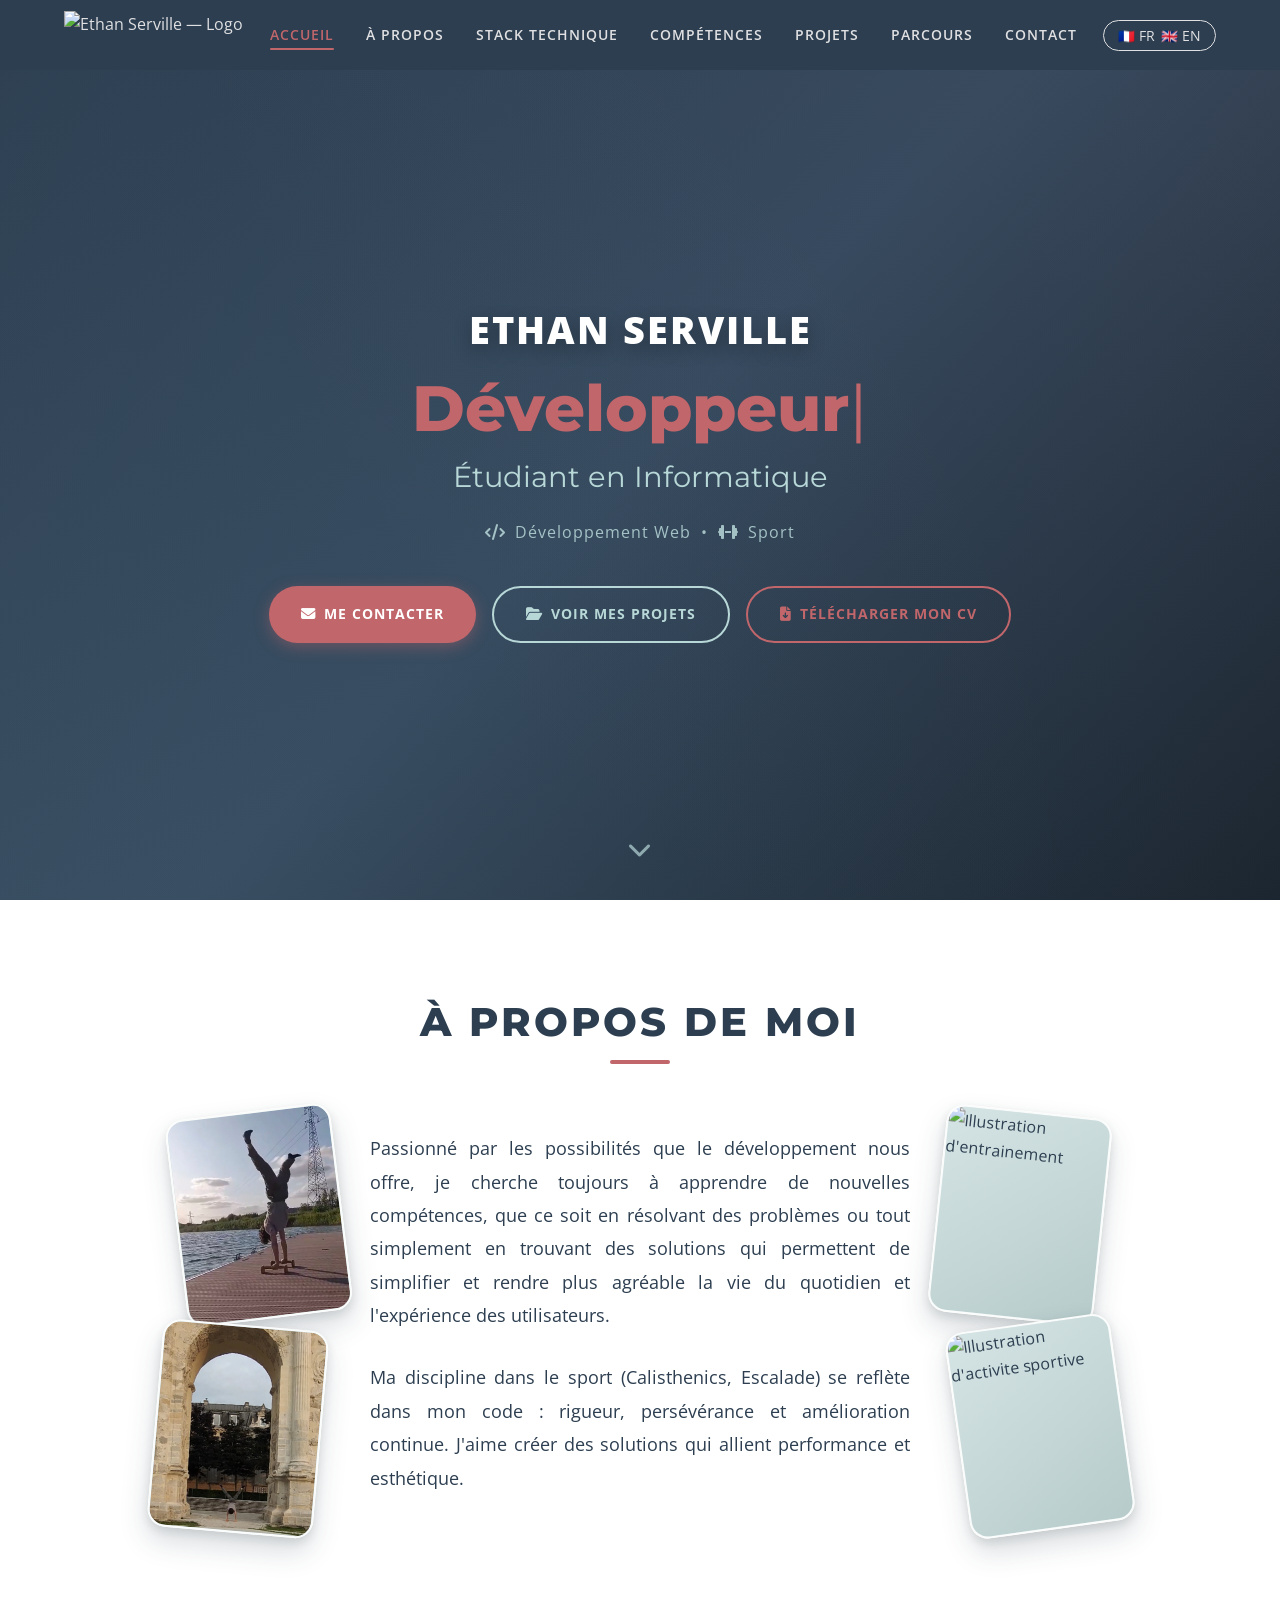
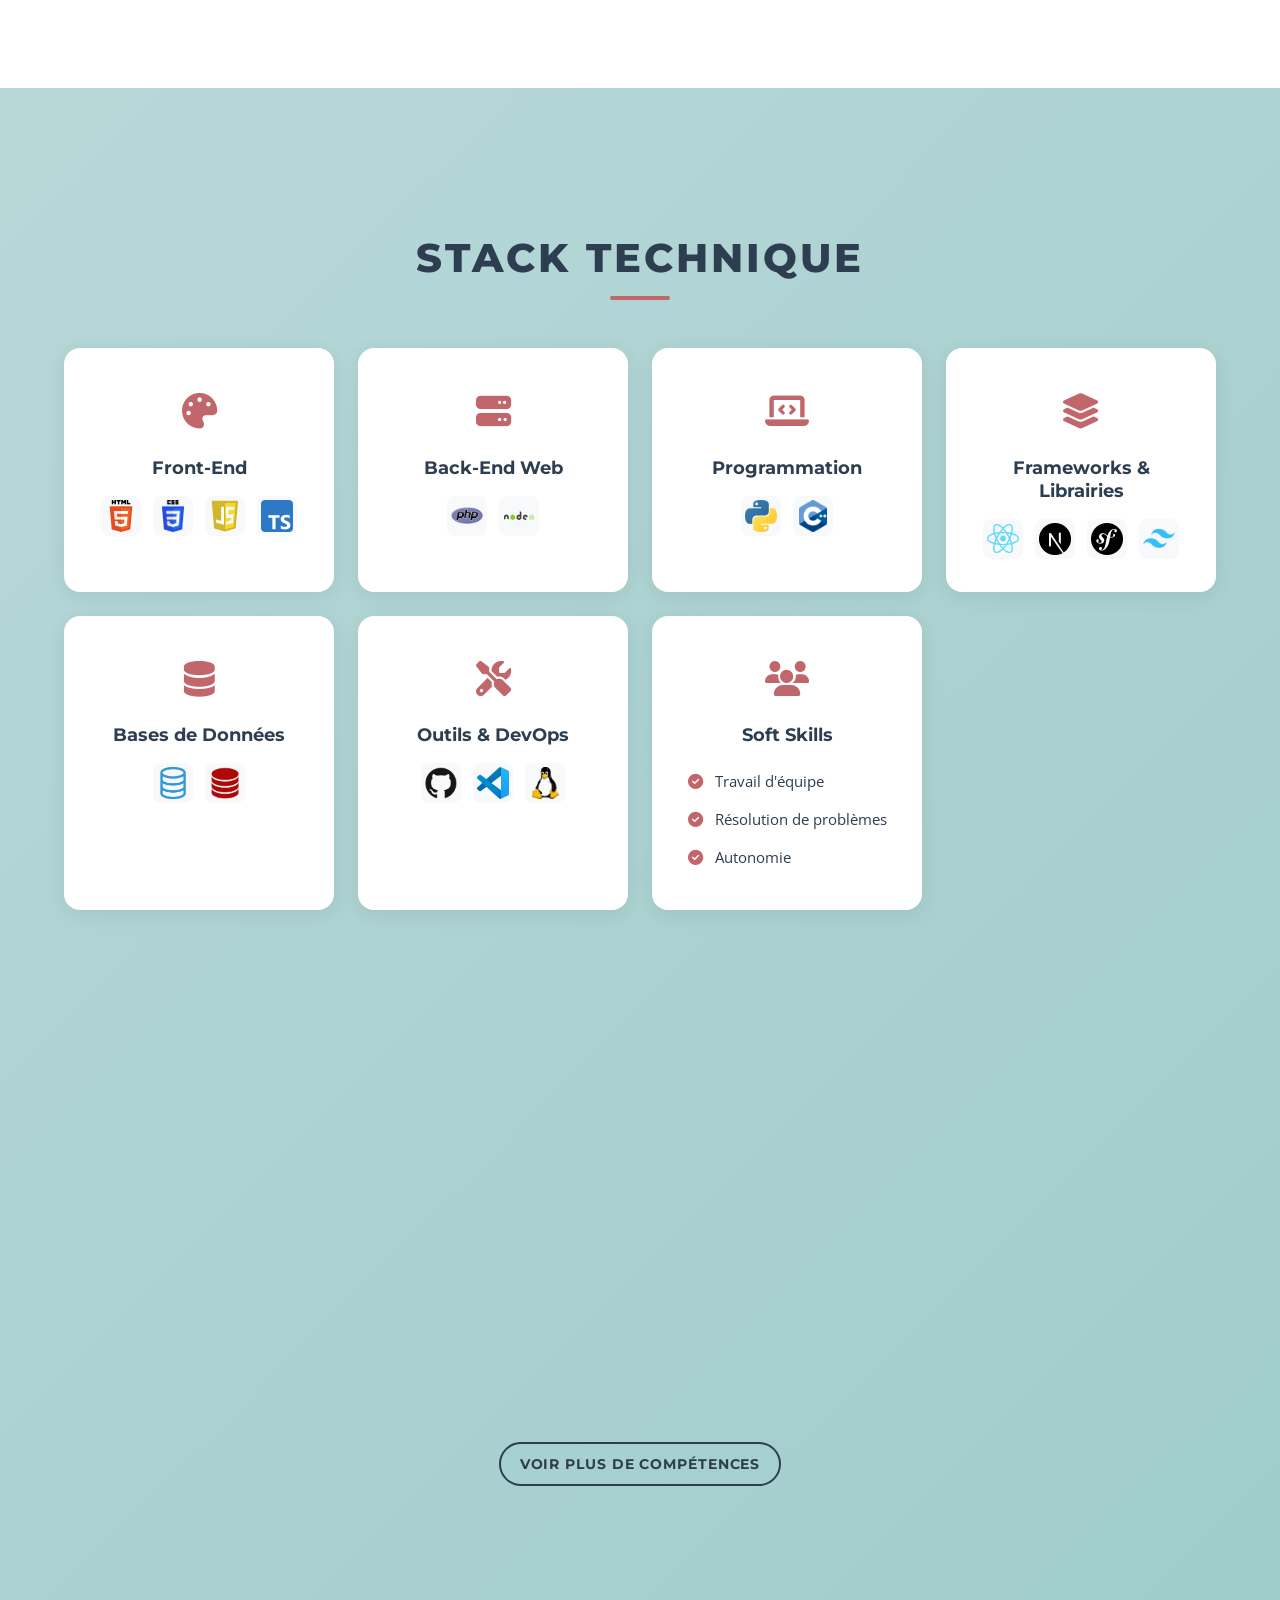
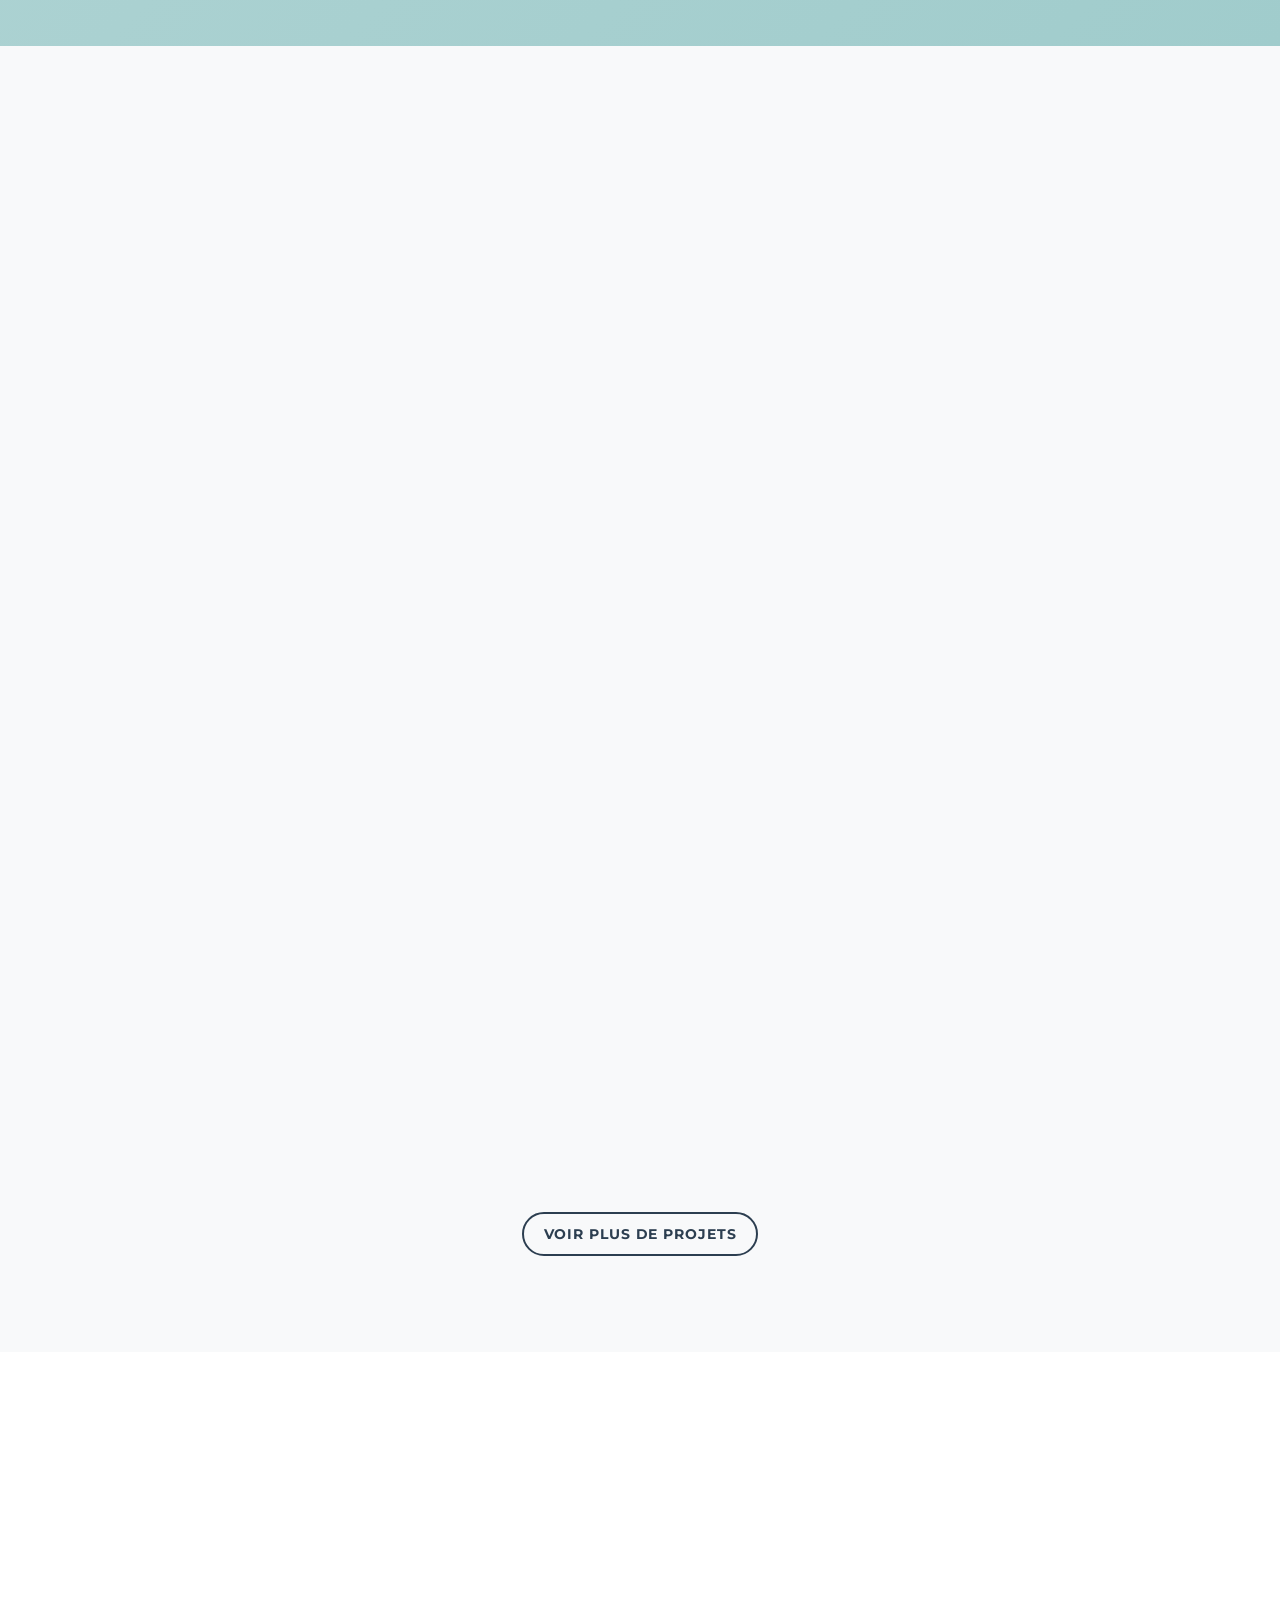
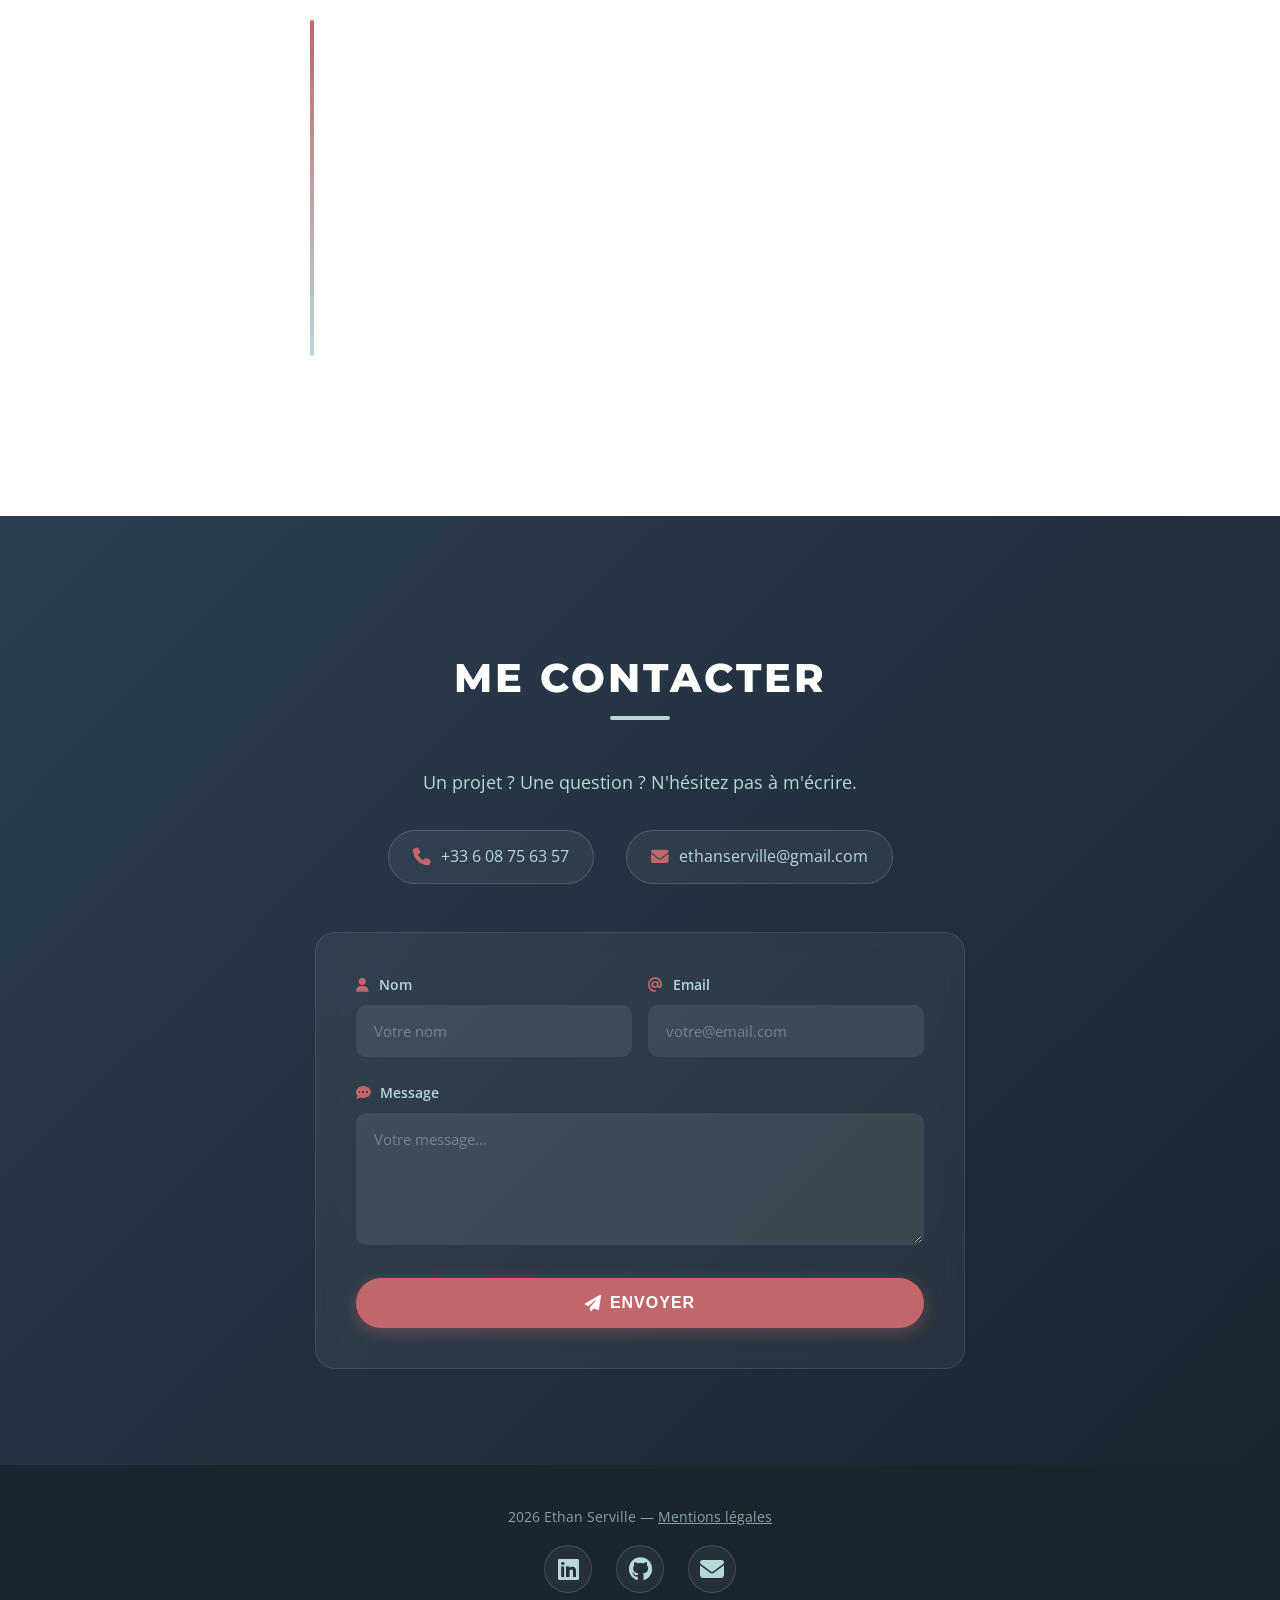
==== commit 9adbc7b8: "a propos image" ====
--- a/index.html
+++ b/index.html
@@ -193,6 +193,22 @@
             À propos de moi
           </h2>
           <div class="about-content reveal">
+            <div class="about-photos about-photos-left" aria-hidden="true">
+              <figure class="about-photo about-photo-1">
+                <img
+                  src="assets/a-propos/handstand-1.jpg"
+                  alt="Illustration d'activite sportive"
+                  loading="lazy"
+                />
+              </figure>
+              <figure class="about-photo about-photo-2">
+                <img
+                  src="assets/a-propos/handstand-2.webp"
+                  alt="Illustration d'activite physique"
+                  loading="lazy"
+                />
+              </figure>
+            </div>
             <div class="about-text">
               <p data-i18n="about.p1">
                 Passionné par les possibilités que le développement nous offre,
@@ -207,6 +223,22 @@
                 J'aime créer des solutions qui allient performance et
                 esthétique.
               </p>
+            </div>
+            <div class="about-photos about-photos-right" aria-hidden="true">
+              <figure class="about-photo about-photo-3">
+                <img
+                  src="assets/projects/airhh-1.png"
+                  alt="Illustration d'entrainement"
+                  loading="lazy"
+                />
+              </figure>
+              <figure class="about-photo about-photo-4">
+                <img
+                  src="assets/projects/airhh-2.png"
+                  alt="Illustration d'activite sportive"
+                  loading="lazy"
+                />
+              </figure>
             </div>
           </div>
         </div>
@@ -837,830 +869,7 @@
           <h2 class="section-title reveal" data-i18n="projects.title">
             Mes Projets
           </h2>
-          <div class="projects-grid">
-            <article class="project-card reveal">
-              <div class="project-carousel" data-carousel>
-                <div class="project-carousel-track" data-carousel-track>
-                  <figure class="project-slide is-active">
-                    <img
-                      src="assets/projects/portfolio-1.png"
-                      alt="Aperçu du portfolio personnel, section d'accueil et présentation"
-                      loading="lazy"
-                    />
-                  </figure>
-                  <figure class="project-slide">
-                    <img
-                      src="assets/projects/portfolio-2.png"
-                      alt="Aperçu du portfolio personnel, section projets et détails visuels"
-                      loading="lazy"
-                    />
-                  </figure>
-                  <figure class="project-slide">
-                    <img
-                      src="assets/projects/portfolio-3.png"
-                      alt="Aperçu du portfolio personnel, section compétences et expériences"
-                      loading="lazy"
-                    />
-                  </figure>
-                  <figure class="project-slide">
-                    <img
-                      src="assets/projects/portfolio-4.png"
-                      alt="Aperçu du portfolio personnel, section compétences et expériences"
-                      loading="lazy"
-                    />
-                  </figure>
-                </div>
-                <div class="project-carousel-controls">
-                  <button
-                    class="project-carousel-btn"
-                    type="button"
-                    aria-label="Image précédente"
-                    data-carousel-prev
-                  >
-                    <i class="fas fa-chevron-left" aria-hidden="true"></i>
-                  </button>
-                  <button
-                    class="project-carousel-btn"
-                    type="button"
-                    aria-label="Image suivante"
-                    data-carousel-next
-                  >
-                    <i class="fas fa-chevron-right" aria-hidden="true"></i>
-                  </button>
-                </div>
-                <div
-                  class="project-carousel-dots"
-                  role="tablist"
-                  aria-label="Galerie du projet"
-                >
-                  <button
-                    class="project-carousel-dot is-active"
-                    type="button"
-                    aria-label="Voir l'image 1"
-                    data-carousel-dot="0"
-                  ></button>
-                  <button
-                    class="project-carousel-dot"
-                    type="button"
-                    aria-label="Voir l'image 2"
-                    data-carousel-dot="1"
-                  ></button>
-                </div>
-              </div>
-              <div class="project-header">
-                <i class="fas fa-folder-open project-icon"></i>
-                <span class="project-context" data-i18n="projects.personal"
-                  >Personnel</span
-                >
-              </div>
-              <div class="project-info">
-                <h3 data-i18n="projects.portfolio.title">
-                  Portfolio Personnel
-                </h3>
-                <p data-i18n="projects.portfolio.desc">
-                  Création de ce site vitrine pour présenter mon profil et mes
-                  compétences.
-                </p>
-                <div class="tags">
-                  <span>HTML</span>
-                  <span>CSS</span>
-                  <span>JavaScript</span>
-                </div>
-              </div>
-              <div class="project-footer">
-                <a
-                  href="https://ethan-serville.vercel.app/"
-                  class="project-link"
-                  ><i class="fab fa-github"></i>
-                  <span data-i18n="projects.viewSite">Voir le site</span></a
-                >
-              </div>
-            </article>
-
-            <article class="project-card reveal">
-              <div class="project-carousel" data-carousel>
-                <div class="project-carousel-track" data-carousel-track>
-                  <figure class="project-slide">
-                    <img
-                      src="assets/projects/sacreetech-1.png"
-                      alt="Aperçu du portfolio personnel, section compétences et expériences"
-                      loading="lazy"
-                    />
-                  </figure>
-                  <figure class="project-slide">
-                    <img
-                      src="assets/projects/sacreetech-2.png"
-                      alt="Aperçu du portfolio personnel, section compétences et expériences"
-                      loading="lazy"
-                    />
-                  </figure>
-                  <figure class="project-slide">
-                    <img
-                      src="assets/projects/sacreetech-3.png"
-                      alt="Aperçu du portfolio personnel, section compétences et expériences"
-                      loading="lazy"
-                    />
-                  </figure>
-                  <figure class="project-slide">
-                    <img
-                      src="assets/projects/sacreetech-4.png"
-                      alt="Aperçu du portfolio personnel, section compétences et expériences"
-                      loading="lazy"
-                    />
-                  </figure>
-                </div>
-                <div class="project-carousel-controls">
-                  <button
-                    class="project-carousel-btn"
-                    type="button"
-                    aria-label="Image précédente"
-                    data-carousel-prev
-                  >
-                    <i class="fas fa-chevron-left" aria-hidden="true"></i>
-                  </button>
-                  <button
-                    class="project-carousel-btn"
-                    type="button"
-                    aria-label="Image suivante"
-                    data-carousel-next
-                  >
-                    <i class="fas fa-chevron-right" aria-hidden="true"></i>
-                  </button>
-                </div>
-                <div
-                  class="project-carousel-dots"
-                  role="tablist"
-                  aria-label="Galerie du projet"
-                >
-                  <button
-                    class="project-carousel-dot is-active"
-                    type="button"
-                    aria-label="Voir l'image 1"
-                    data-carousel-dot="0"
-                  ></button>
-                  <button
-                    class="project-carousel-dot"
-                    type="button"
-                    aria-label="Voir l'image 2"
-                    data-carousel-dot="1"
-                  ></button>
-                </div>
-              </div>
-              <div class="project-header">
-                <i class="fas fa-folder-open project-icon"></i>
-                <span class="project-context" data-i18n="projects.school"
-                  >Scolaire</span
-                >
-              </div>
-              <div class="project-info">
-                <h3 data-i18n="projects.sacreetech.title">
-                  Site Web SacreeTech
-                </h3>
-                <p data-i18n="projects.sacreetech.desc">
-                  Application web pour une association qui organise des
-                  événements sportifs et culturels.
-                </p>
-                <div class="tags">
-                  <span>PHP</span>
-                  <span>Symfony</span>
-                  <span>Bootstrap</span>
-                </div>
-              </div>
-              <div class="project-footer">
-                <a
-                  href="https://github.com/EthanS0107/sacreeTech"
-                  class="project-link"
-                  target="_blank"
-                  rel="noopener"
-                  ><i class="fab fa-github"></i>
-                  <span data-i18n="projects.viewCode">Voir le code</span></a
-                >
-              </div>
-            </article>
-
-            <article class="project-card reveal">
-              <div class="project-carousel" data-carousel>
-                <div class="project-carousel-track" data-carousel-track>
-                  <figure
-                    class="project-slide project-slide-placeholder is-active"
-                  >
-                    <div
-                      class="project-placeholder"
-                      aria-label="Images de Stratego à venir"
-                    >
-                      <span class="project-placeholder-badge">Bientôt</span>
-                      <i class="fas fa-images" aria-hidden="true"></i>
-                      <strong>Des images arrivent bientot</strong>
-                    </div>
-                  </figure>
-                </div>
-                <div class="project-carousel-controls">
-                  <button
-                    class="project-carousel-btn"
-                    type="button"
-                    aria-label="Image précédente"
-                    data-carousel-prev
-                  >
-                    <i class="fas fa-chevron-left" aria-hidden="true"></i>
-                  </button>
-                  <button
-                    class="project-carousel-btn"
-                    type="button"
-                    aria-label="Image suivante"
-                    data-carousel-next
-                  >
-                    <i class="fas fa-chevron-right" aria-hidden="true"></i>
-                  </button>
-                </div>
-                <div
-                  class="project-carousel-dots"
-                  role="tablist"
-                  aria-label="Galerie du projet"
-                >
-                  <button
-                    class="project-carousel-dot is-active"
-                    type="button"
-                    aria-label="Voir l'image 1"
-                    data-carousel-dot="0"
-                  ></button>
-                  <button
-                    class="project-carousel-dot"
-                    type="button"
-                    aria-label="Voir l'image 2"
-                    data-carousel-dot="1"
-                  ></button>
-                </div>
-              </div>
-              <div class="project-header">
-                <i class="fas fa-folder-open project-icon"></i>
-                <span class="project-context badge-wip" data-i18n="projects.wip"
-                  >Personnel : En cours</span
-                >
-              </div>
-              <div class="project-info">
-                <h3 data-i18n="projects.stratego.title">Stratego</h3>
-                <p data-i18n="projects.stratego.desc">
-                  Reproduction du jeu de stratégie au tour par tour. Affrontez
-                  l'adversaire en capturant son drapeau tout en protégeant le
-                  vôtre, avec un système de pièces aux rangs.
-                </p>
-                <div class="tags">
-                  <span>C++</span>
-                </div>
-              </div>
-              <div class="project-footer">
-                <a
-                  href="https://github.com/EthanS0107/stratego"
-                  class="project-link"
-                  target="_blank"
-                  rel="noopener"
-                >
-                  <i class="fab fa-github"></i>
-                  <span data-i18n="projects.viewCode">Voir le code</span>
-                </a>
-              </div>
-            </article>
-
-            <article class="project-card reveal">
-              <div class="project-carousel" data-carousel>
-                <div class="project-carousel-track" data-carousel-track>
-                  <figure class="project-slide is-active">
-                    <img
-                      src="assets/projects/airhh-1.png"
-                      alt="Aperçu d'AIRHH avec identité de marque et mise en page agence"
-                      loading="lazy"
-                    />
-                  </figure>
-                  <figure class="project-slide is-active">
-                    <img
-                      src="assets/projects/airhh-2.png"
-                      alt="Aperçu d'AIRHH avec identité de marque et mise en page agence"
-                      loading="lazy"
-                    />
-                  </figure>
-                  <figure class="project-slide is-active">
-                    <img
-                      src="assets/projects/airhh-3.png"
-                      alt="Aperçu d'AIRHH avec identité de marque et mise en page agence"
-                      loading="lazy"
-                    />
-                  </figure>
-                  <figure class="project-slide is-active">
-                    <img
-                      src="assets/projects/airhh-4.png"
-                      alt="Aperçu d'AIRHH avec identité de marque et mise en page agence"
-                      loading="lazy"
-                    />
-                  </figure>
-                </div>
-                <div class="project-carousel-controls">
-                  <button
-                    class="project-carousel-btn"
-                    type="button"
-                    aria-label="Image précédente"
-                    data-carousel-prev
-                  >
-                    <i class="fas fa-chevron-left" aria-hidden="true"></i>
-                  </button>
-                  <button
-                    class="project-carousel-btn"
-                    type="button"
-                    aria-label="Image suivante"
-                    data-carousel-next
-                  >
-                    <i class="fas fa-chevron-right" aria-hidden="true"></i>
-                  </button>
-                </div>
-                <div
-                  class="project-carousel-dots"
-                  role="tablist"
-                  aria-label="Galerie du projet"
-                >
-                  <button
-                    class="project-carousel-dot is-active"
-                    type="button"
-                    aria-label="Voir l'image 1"
-                    data-carousel-dot="0"
-                  ></button>
-                  <button
-                    class="project-carousel-dot"
-                    type="button"
-                    aria-label="Voir l'image 2"
-                    data-carousel-dot="1"
-                  ></button>
-                </div>
-              </div>
-              <div class="project-header">
-                <i class="fas fa-folder-open project-icon"></i>
-                <span
-                  class="project-context badge-wip"
-                  data-i18n="projects.wip.pro"
-                  >Professionnel : En cours</span
-                >
-              </div>
-              <div class="project-info">
-                <h3 data-i18n="projects.airhh.title">AIRHH</h3>
-                <p data-i18n="projects.airhh.desc">
-                  Développement d'un site web pour une agence de communication
-                </p>
-                <div class="tags">
-                  <span>JS</span>
-                  <span>React</span>
-                </div>
-              </div>
-              <div class="project-footer">
-                <a
-                  href="https://airhh.myboostlocal.com/"
-                  class="project-link"
-                  target="_blank"
-                  rel="noopener"
-                >
-                  <i class="fab fa-github"></i>
-                  <span data-i18n="projects.viewSite">Voir le site</span>
-                </a>
-              </div>
-            </article>
-
-            <article class="project-card reveal">
-              <div class="project-carousel" data-carousel>
-                <div class="project-carousel-track" data-carousel-track>
-                  <figure class="project-slide is-active">
-                    <img
-                      src="assets/projects/a-fleur-d-o-1.png"
-                      alt="Aperçu de A Fleur d'Ô avec univers floral et mise en avant des bouquets"
-                      loading="lazy"
-                    />
-                  </figure>
-                  <figure class="project-slide is-active">
-                    <img
-                      src="assets/projects/a-fleur-d-o-2.png"
-                      alt="Aperçu de A Fleur d'Ô avec univers floral et mise en avant des bouquets"
-                      loading="lazy"
-                    />
-                  </figure>
-                  <figure class="project-slide">
-                    <img
-                      src="assets/projects/a-fleur-d-o-3.png"
-                      alt="Aperçu de A Fleur d'Ô avec catalogue et parcours boutique"
-                      loading="lazy"
-                    />
-                  </figure>
-                </div>
-                <div class="project-carousel-controls">
-                  <button
-                    class="project-carousel-btn"
-                    type="button"
-                    aria-label="Image précédente"
-                    data-carousel-prev
-                  >
-                    <i class="fas fa-chevron-left" aria-hidden="true"></i>
-                  </button>
-                  <button
-                    class="project-carousel-btn"
-                    type="button"
-                    aria-label="Image suivante"
-                    data-carousel-next
-                  >
-                    <i class="fas fa-chevron-right" aria-hidden="true"></i>
-                  </button>
-                </div>
-                <div
-                  class="project-carousel-dots"
-                  role="tablist"
-                  aria-label="Galerie du projet"
-                >
-                  <button
-                    class="project-carousel-dot is-active"
-                    type="button"
-                    aria-label="Voir l'image 1"
-                    data-carousel-dot="0"
-                  ></button>
-                  <button
-                    class="project-carousel-dot"
-                    type="button"
-                    aria-label="Voir l'image 2"
-                    data-carousel-dot="1"
-                  ></button>
-                </div>
-              </div>
-              <div class="project-header">
-                <i class="fas fa-folder-open project-icon"></i>
-                <span
-                  class="project-context badge-wip"
-                  data-i18n="projects.wip.pro"
-                  >Professionnel : En cours</span
-                >
-              </div>
-              <div class="project-info">
-                <h3 data-i18n="projects.afleuro.title">A Fleur d'Ô</h3>
-                <p data-i18n="projects.afleuro.desc">
-                  Développement d'un site web pour un fleuriste local, mettant
-                  en avant leurs produits et services (non officiel, projet de
-                  formation).
-                </p>
-                <div class="tags">
-                  <span>JS</span>
-                  <span>React</span>
-                </div>
-              </div>
-              <div class="project-footer">
-                <a
-                  href="https://a-fleur-d-o.myboostlocal.com/"
-                  class="project-link"
-                  target="_blank"
-                  rel="noopener"
-                >
-                  <i class="fab fa-github"></i>
-                  <span data-i18n="projects.viewSite">Voir le site</span>
-                </a>
-              </div>
-            </article>
-
-            <article class="project-card reveal">
-              <div class="project-carousel" data-carousel>
-                <div class="project-carousel-track" data-carousel-track>
-                  <figure class="project-slide is-active">
-                    <img
-                      src="assets/projects/valois-nettoyage-1.png"
-                      alt="Aperçu de Valois Nettoyage avec présentation des services et blocs métier"
-                      loading="lazy"
-                    />
-                  </figure>
-                  <figure class="project-slide is-active">
-                    <img
-                      src="assets/projects/valois-nettoyage-2.png"
-                      alt="Aperçu de Valois Nettoyage avec présentation des services et blocs métier"
-                      loading="lazy"
-                    />
-                  </figure>
-                  <figure class="project-slide is-active">
-                    <img
-                      src="assets/projects/valois-nettoyage-3.png"
-                      alt="Aperçu de Valois Nettoyage avec présentation des services et blocs métier"
-                      loading="lazy"
-                    />
-                  </figure>
-                </div>
-                <div class="project-carousel-controls">
-                  <button
-                    class="project-carousel-btn"
-                    type="button"
-                    aria-label="Image précédente"
-                    data-carousel-prev
-                  >
-                    <i class="fas fa-chevron-left" aria-hidden="true"></i>
-                  </button>
-                  <button
-                    class="project-carousel-btn"
-                    type="button"
-                    aria-label="Image suivante"
-                    data-carousel-next
-                  >
-                    <i class="fas fa-chevron-right" aria-hidden="true"></i>
-                  </button>
-                </div>
-                <div
-                  class="project-carousel-dots"
-                  role="tablist"
-                  aria-label="Galerie du projet"
-                >
-                  <button
-                    class="project-carousel-dot is-active"
-                    type="button"
-                    aria-label="Voir l'image 1"
-                    data-carousel-dot="0"
-                  ></button>
-                  <button
-                    class="project-carousel-dot"
-                    type="button"
-                    aria-label="Voir l'image 2"
-                    data-carousel-dot="1"
-                  ></button>
-                </div>
-              </div>
-              <div class="project-header">
-                <i class="fas fa-folder-open project-icon"></i>
-                <span
-                  class="project-context badge-wip"
-                  data-i18n="projects.wip.pro"
-                  >Professionnel : En cours</span
-                >
-              </div>
-              <div class="project-info">
-                <h3 data-i18n="projects.valois.title">Valois Nettoyage</h3>
-                <p data-i18n="projects.valois.desc">
-                  Développement d'un site web pour une entreprise de nettoyage,
-                  présentant leurs services et permettant aux clients de les
-                  contacter facilement.
-                </p>
-                <div class="tags">
-                  <span>JS</span>
-                  <span>React</span>
-                </div>
-              </div>
-              <div class="project-footer">
-                <a
-                  href="https://valois-nettoyage.myboostlocal.com/"
-                  class="project-link"
-                  target="_blank"
-                  rel="noopener"
-                >
-                  <i class="fab fa-github"></i>
-                  <span data-i18n="projects.viewSite">Voir le site</span>
-                </a>
-              </div>
-            </article>
-
-            <article class="project-card reveal">
-              <div class="project-carousel" data-carousel>
-                <div class="project-carousel-track" data-carousel-track>
-                  <figure
-                    class="project-slide project-slide-placeholder is-active"
-                  >
-                    <div
-                      class="project-placeholder"
-                      aria-label="Images de Stratego à venir"
-                    >
-                      <span class="project-placeholder-badge">Bientôt</span>
-                      <i class="fas fa-images" aria-hidden="true"></i>
-                      <strong>Des images arrivent bientot</strong>
-                    </div>
-                  </figure>
-                </div>
-                <div class="project-carousel-controls">
-                  <button
-                    class="project-carousel-btn"
-                    type="button"
-                    aria-label="Image précédente"
-                    data-carousel-prev
-                  >
-                    <i class="fas fa-chevron-left" aria-hidden="true"></i>
-                  </button>
-                  <button
-                    class="project-carousel-btn"
-                    type="button"
-                    aria-label="Image suivante"
-                    data-carousel-next
-                  >
-                    <i class="fas fa-chevron-right" aria-hidden="true"></i>
-                  </button>
-                </div>
-                <div
-                  class="project-carousel-dots"
-                  role="tablist"
-                  aria-label="Galerie du projet"
-                >
-                  <button
-                    class="project-carousel-dot is-active"
-                    type="button"
-                    aria-label="Voir l'image 1"
-                    data-carousel-dot="0"
-                  ></button>
-                  <button
-                    class="project-carousel-dot"
-                    type="button"
-                    aria-label="Voir l'image 2"
-                    data-carousel-dot="1"
-                  ></button>
-                </div>
-              </div>
-              <div class="project-header">
-                <i class="fas fa-folder-open project-icon"></i>
-                <span class="project-context badge-wip" data-i18n="projects.wip"
-                  >Personnel : En cours</span
-                >
-              </div>
-              <div class="project-info">
-                <h3 data-i18n="projects.worldmenu.title">World Menu</h3>
-                <p data-i18n="projects.worldmenu.desc">
-                  Site proposant des idées de menus et des recettes pour partir
-                  à la découverte de la culture culinaire du monde entier.
-                </p>
-                <div class="tags">
-                  <span>JS</span>
-                  <span>React</span>
-                </div>
-              </div>
-              <div class="project-footer">
-                <a
-                  href="https://world-menu.vercel.app/"
-                  class="project-link"
-                  target="_blank"
-                  rel="noopener"
-                >
-                  <i class="fab fa-github"></i>
-                  <span data-i18n="projects.viewSite">Voir le site</span>
-                </a>
-              </div>
-            </article>
-
-            <article class="project-card reveal">
-              <div class="project-carousel" data-carousel>
-                <div class="project-carousel-track" data-carousel-track>
-                  <figure
-                    class="project-slide project-slide-placeholder is-active"
-                  >
-                    <div
-                      class="project-placeholder"
-                      aria-label="Images de Stratego à venir"
-                    >
-                      <span class="project-placeholder-badge">Bientôt</span>
-                      <i class="fas fa-images" aria-hidden="true"></i>
-                      <strong>Des images arrivent bientot</strong>
-                    </div>
-                  </figure>
-                </div>
-                <div class="project-carousel-controls">
-                  <button
-                    class="project-carousel-btn"
-                    type="button"
-                    aria-label="Image précédente"
-                    data-carousel-prev
-                  >
-                    <i class="fas fa-chevron-left" aria-hidden="true"></i>
-                  </button>
-                  <button
-                    class="project-carousel-btn"
-                    type="button"
-                    aria-label="Image suivante"
-                    data-carousel-next
-                  >
-                    <i class="fas fa-chevron-right" aria-hidden="true"></i>
-                  </button>
-                </div>
-                <div
-                  class="project-carousel-dots"
-                  role="tablist"
-                  aria-label="Galerie du projet"
-                >
-                  <button
-                    class="project-carousel-dot is-active"
-                    type="button"
-                    aria-label="Voir l'image 1"
-                    data-carousel-dot="0"
-                  ></button>
-                  <button
-                    class="project-carousel-dot"
-                    type="button"
-                    aria-label="Voir l'image 2"
-                    data-carousel-dot="1"
-                  ></button>
-                </div>
-              </div>
-              <div class="project-header">
-                <i class="fas fa-folder-open project-icon"></i>
-                <span class="project-context" data-i18n="projects.personal"
-                  >Personnel</span
-                >
-              </div>
-              <div class="project-info">
-                <h3 data-i18n="projects.pacman.title">Pac-Man</h3>
-                <p data-i18n="projects.pacman.desc">
-                  Reproduction du jeu d'arcade Pac-Man avec gestion des
-                  fantômes, des niveaux et du score.
-                </p>
-                <div class="tags">
-                  <span>Python</span>
-                  <span>Tkinter</span>
-                </div>
-              </div>
-              <div class="project-footer">
-                <a
-                  href="https://github.com/EthanS0107/pac-man"
-                  class="project-link"
-                  target="_blank"
-                  rel="noopener"
-                >
-                  <i class="fab fa-github"></i>
-                  <span data-i18n="projects.viewCode">Voir le code</span>
-                </a>
-              </div>
-            </article>
-            <article class="project-card reveal">
-              <div class="project-carousel" data-carousel>
-                <div class="project-carousel-track" data-carousel-track>
-                  <figure
-                    class="project-slide project-slide-placeholder is-active"
-                  >
-                    <div
-                      class="project-placeholder"
-                      aria-label="Images de Stratego à venir"
-                    >
-                      <span class="project-placeholder-badge">Bientôt</span>
-                      <i class="fas fa-images" aria-hidden="true"></i>
-                      <strong>Des images arrivent bientot</strong>
-                    </div>
-                  </figure>
-                </div>
-                <div class="project-carousel-controls">
-                  <button
-                    class="project-carousel-btn"
-                    type="button"
-                    aria-label="Image précédente"
-                    data-carousel-prev
-                  >
-                    <i class="fas fa-chevron-left" aria-hidden="true"></i>
-                  </button>
-                  <button
-                    class="project-carousel-btn"
-                    type="button"
-                    aria-label="Image suivante"
-                    data-carousel-next
-                  >
-                    <i class="fas fa-chevron-right" aria-hidden="true"></i>
-                  </button>
-                </div>
-                <div
-                  class="project-carousel-dots"
-                  role="tablist"
-                  aria-label="Galerie du projet"
-                >
-                  <button
-                    class="project-carousel-dot is-active"
-                    type="button"
-                    aria-label="Voir l'image 1"
-                    data-carousel-dot="0"
-                  ></button>
-                  <button
-                    class="project-carousel-dot"
-                    type="button"
-                    aria-label="Voir l'image 2"
-                    data-carousel-dot="1"
-                  ></button>
-                </div>
-              </div>
-              <div class="project-header">
-                <i class="fas fa-folder-open project-icon"></i>
-                <span class="project-context" data-i18n="projects.pro"
-                  >Professionnel</span
-                >
-              </div>
-              <div class="project-info">
-                <h3 data-i18n="projects.myboostlocal.title">MyBoostLocal</h3>
-                <p data-i18n="projects.myboostlocal.desc">
-                  Site pour presenter les services de MyBoostLocal, mon agence
-                  de marketing digital spécialisée dans l'accompagnement des
-                  petites entreprises locales.
-                </p>
-                <div class="tags">
-                  <span>HTML</span>
-                  <span>CSS</span>
-                  <span>JavaScript</span>
-                </div>
-              </div>
-              <div class="project-footer">
-                <a
-                  href="https://myboostlocal.com/"
-                  class="project-link"
-                  target="_blank"
-                  rel="noopener"
-                >
-                  <i class="fab fa-github"></i>
-                  <span data-i18n="projects.viewSite">Voir le site</span>
-                </a>
-              </div>
-            </article>
-          </div>
+          <div class="projects-grid"></div>
           <div class="show-more-wrapper">
             <button
               type="button"
--- a/style.css
+++ b/style.css
@@ -668,6 +668,74 @@
   background-color: var(--White);
 }
 
+.about-content {
+  display: grid;
+  grid-template-columns: minmax(150px, 0.75fr) minmax(0, 1.5fr) minmax(
+      150px,
+      0.75fr
+    );
+  align-items: center;
+  gap: clamp(1rem, 2.8vw, 2.4rem);
+}
+
+.about-photos {
+  display: grid;
+  gap: 1rem;
+}
+
+.about-photos-left {
+  justify-items: end;
+}
+
+.about-photos-right {
+  justify-items: start;
+}
+
+.about-photo {
+  width: clamp(112px, 13vw, 168px);
+  aspect-ratio: 4 / 5;
+  border-radius: 18px;
+  overflow: hidden;
+  background: linear-gradient(145deg, #d5e4e4, #b7cbcb);
+  border: 2px solid rgba(255, 255, 255, 0.92);
+  box-shadow:
+    0 14px 28px rgba(44, 62, 80, 0.18),
+    0 4px 10px rgba(22, 48, 43, 0.12);
+  transition:
+    transform var(--transition-base),
+    box-shadow var(--transition-base);
+}
+
+.about-photo img {
+  width: 100%;
+  height: 100%;
+  object-fit: cover;
+  display: block;
+}
+
+.about-photo:hover {
+  transform: translateY(-4px) rotate(0deg) scale(1.02);
+  box-shadow:
+    0 18px 36px rgba(44, 62, 80, 0.2),
+    0 6px 14px rgba(22, 48, 43, 0.15);
+}
+
+.about-photo-1 {
+  transform: rotate(-7deg) translateX(8px);
+}
+
+.about-photo-2 {
+  transform: rotate(5deg) translateX(-14px) translateY(-10px);
+}
+
+.about-photo-3 {
+  transform: rotate(6deg) translateX(-9px);
+}
+
+.about-photo-4 {
+  transform: rotate(-8deg) translateX(13px) translateY(-12px);
+}
+
 .about-text p {
   margin-bottom: 1.8rem;
   font-size: 1.1rem;
@@ -800,6 +868,43 @@
 
 .competency-portfolio {
   margin-top: 3rem;
+}
+
+@media screen and (min-width: 1161px) {
+  .about {
+    padding-bottom: 9rem;
+  }
+
+  .skills {
+    padding-top: 9rem;
+    padding-bottom: 10rem;
+  }
+
+  .projects {
+    padding-top: 8.5rem;
+  }
+
+  .competency-portfolio {
+    margin-top: 8rem;
+  }
+
+  .timeline-section {
+    padding-top: 9.5rem;
+    padding-bottom: 10rem;
+  }
+
+  .contact {
+    padding-top: 8.5rem;
+  }
+
+  #a-propos,
+  #tech-stack,
+  #competences,
+  #projets,
+  #parcours,
+  #contact {
+    scroll-margin-top: 110px;
+  }
 }
 
 .portfolio-title {
@@ -963,6 +1068,42 @@
 }
 
 @media screen and (max-width: 980px) {
+  .about-content {
+    grid-template-columns: 1fr;
+    gap: 1.8rem;
+  }
+
+  .about-photos {
+    grid-template-columns: repeat(2, minmax(120px, 150px));
+    justify-content: center;
+    justify-items: center;
+    gap: 0.8rem;
+  }
+
+  .about-photos-right {
+    margin-top: -0.4rem;
+  }
+
+  .about-photo {
+    width: clamp(120px, 28vw, 148px);
+  }
+
+  .about-photo-1 {
+    transform: rotate(-6deg) translateX(-6px);
+  }
+
+  .about-photo-2 {
+    transform: rotate(4deg) translateX(6px) translateY(4px);
+  }
+
+  .about-photo-3 {
+    transform: rotate(5deg) translateX(-4px);
+  }
+
+  .about-photo-4 {
+    transform: rotate(-7deg) translateX(4px) translateY(5px);
+  }
+
   .portfolio-grid {
     grid-template-columns: repeat(auto-fit, minmax(280px, 1fr));
   }
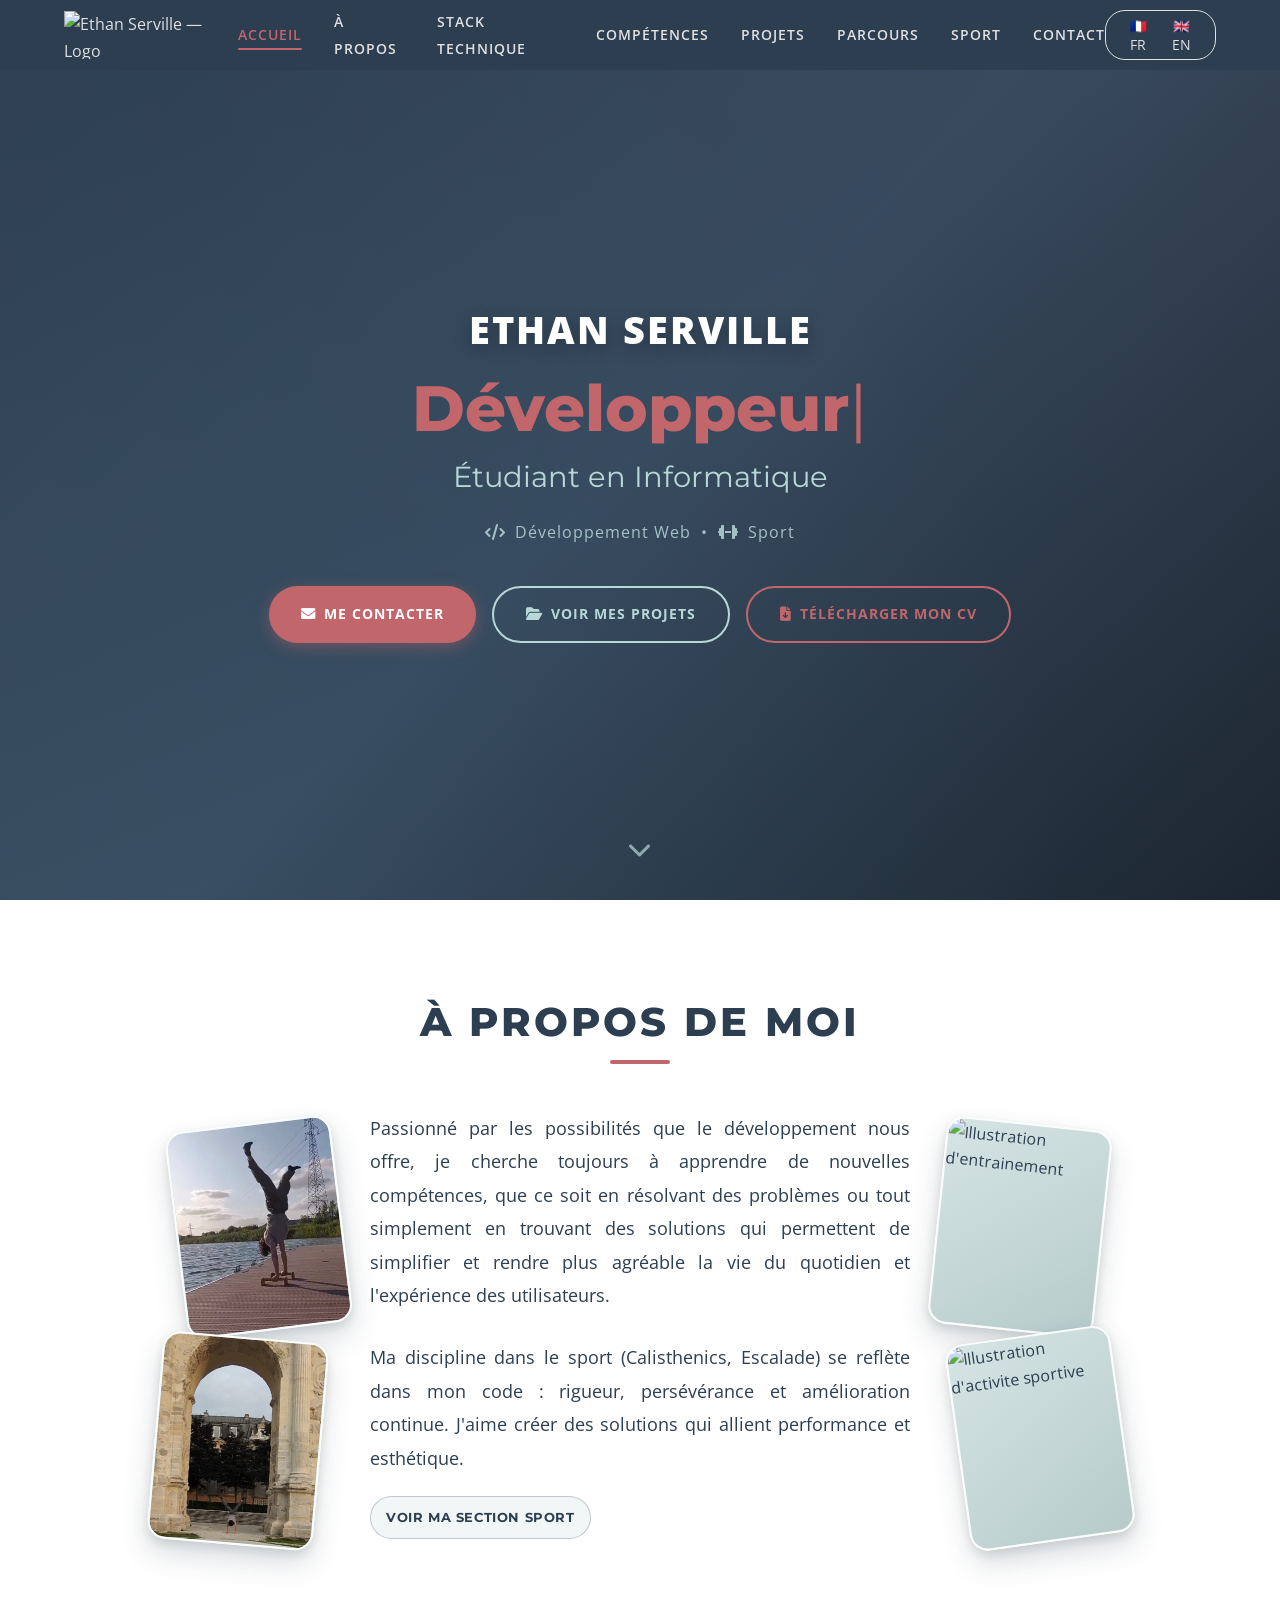
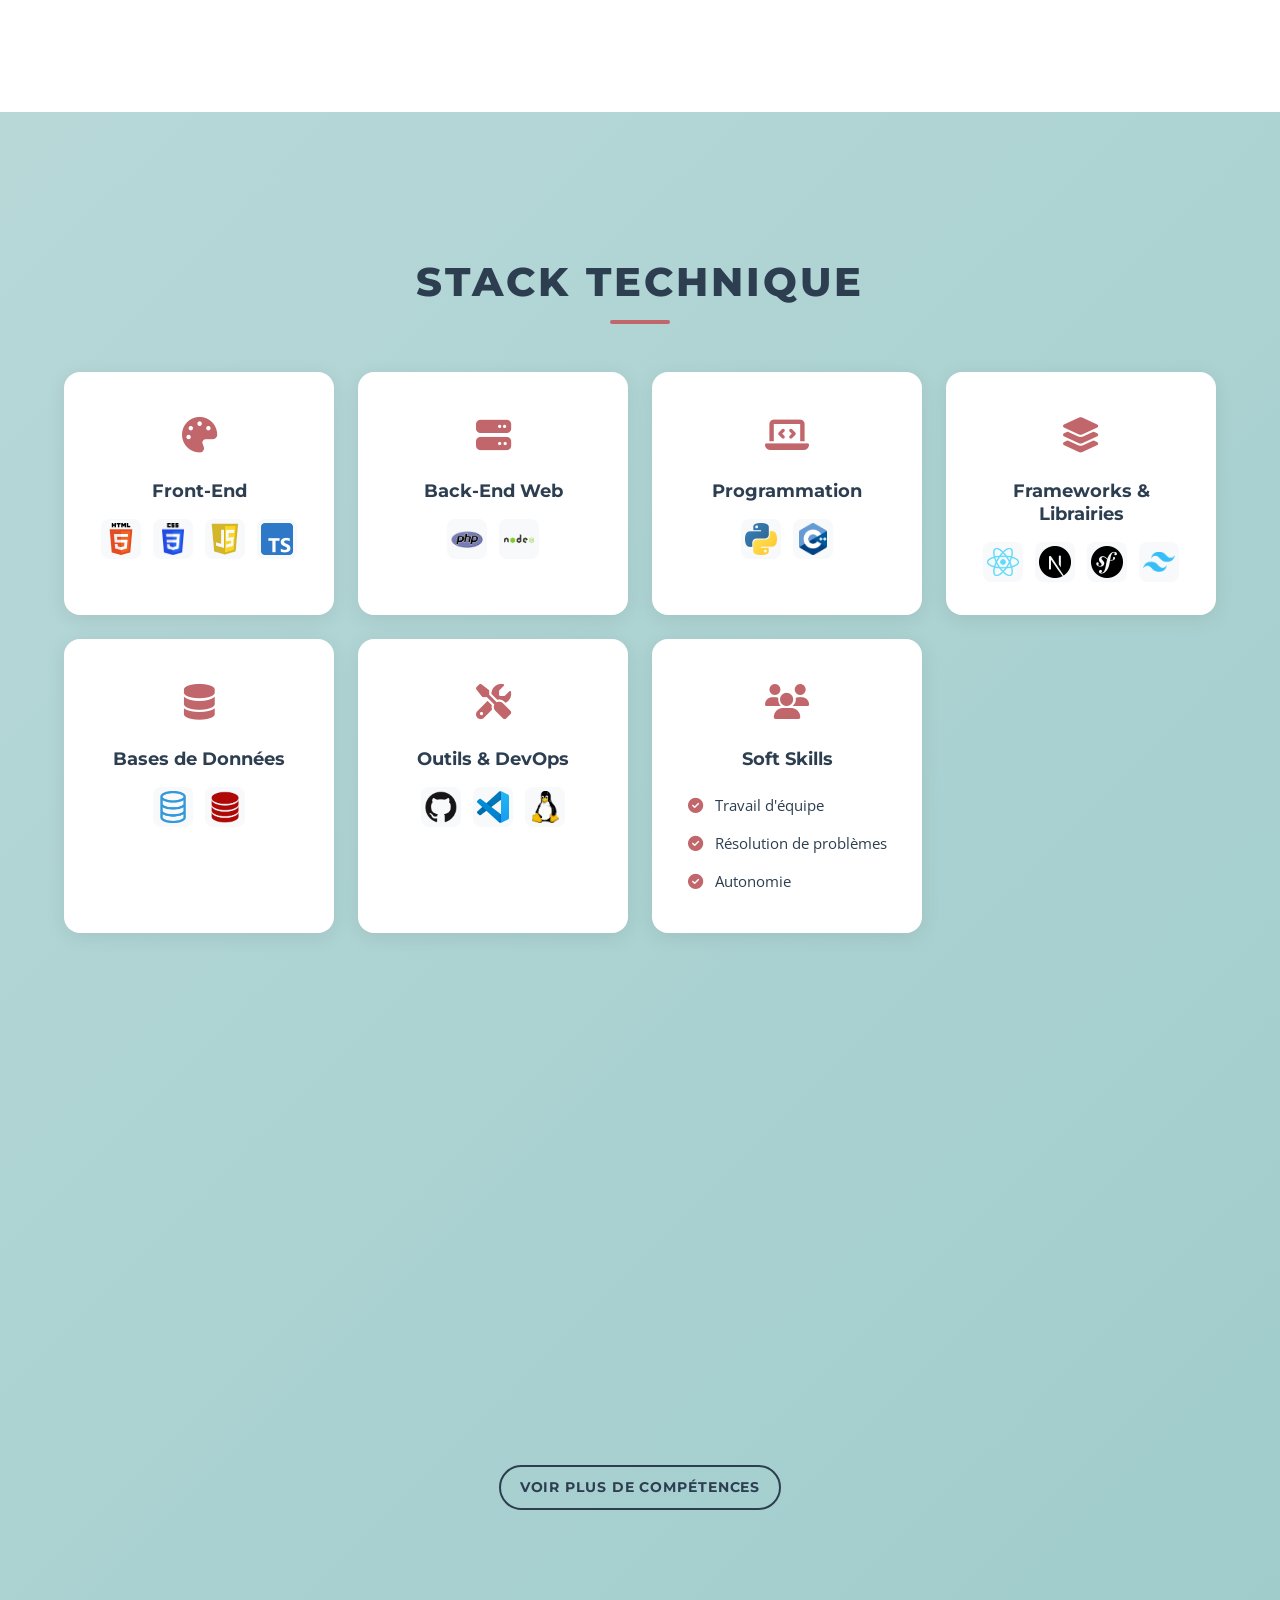
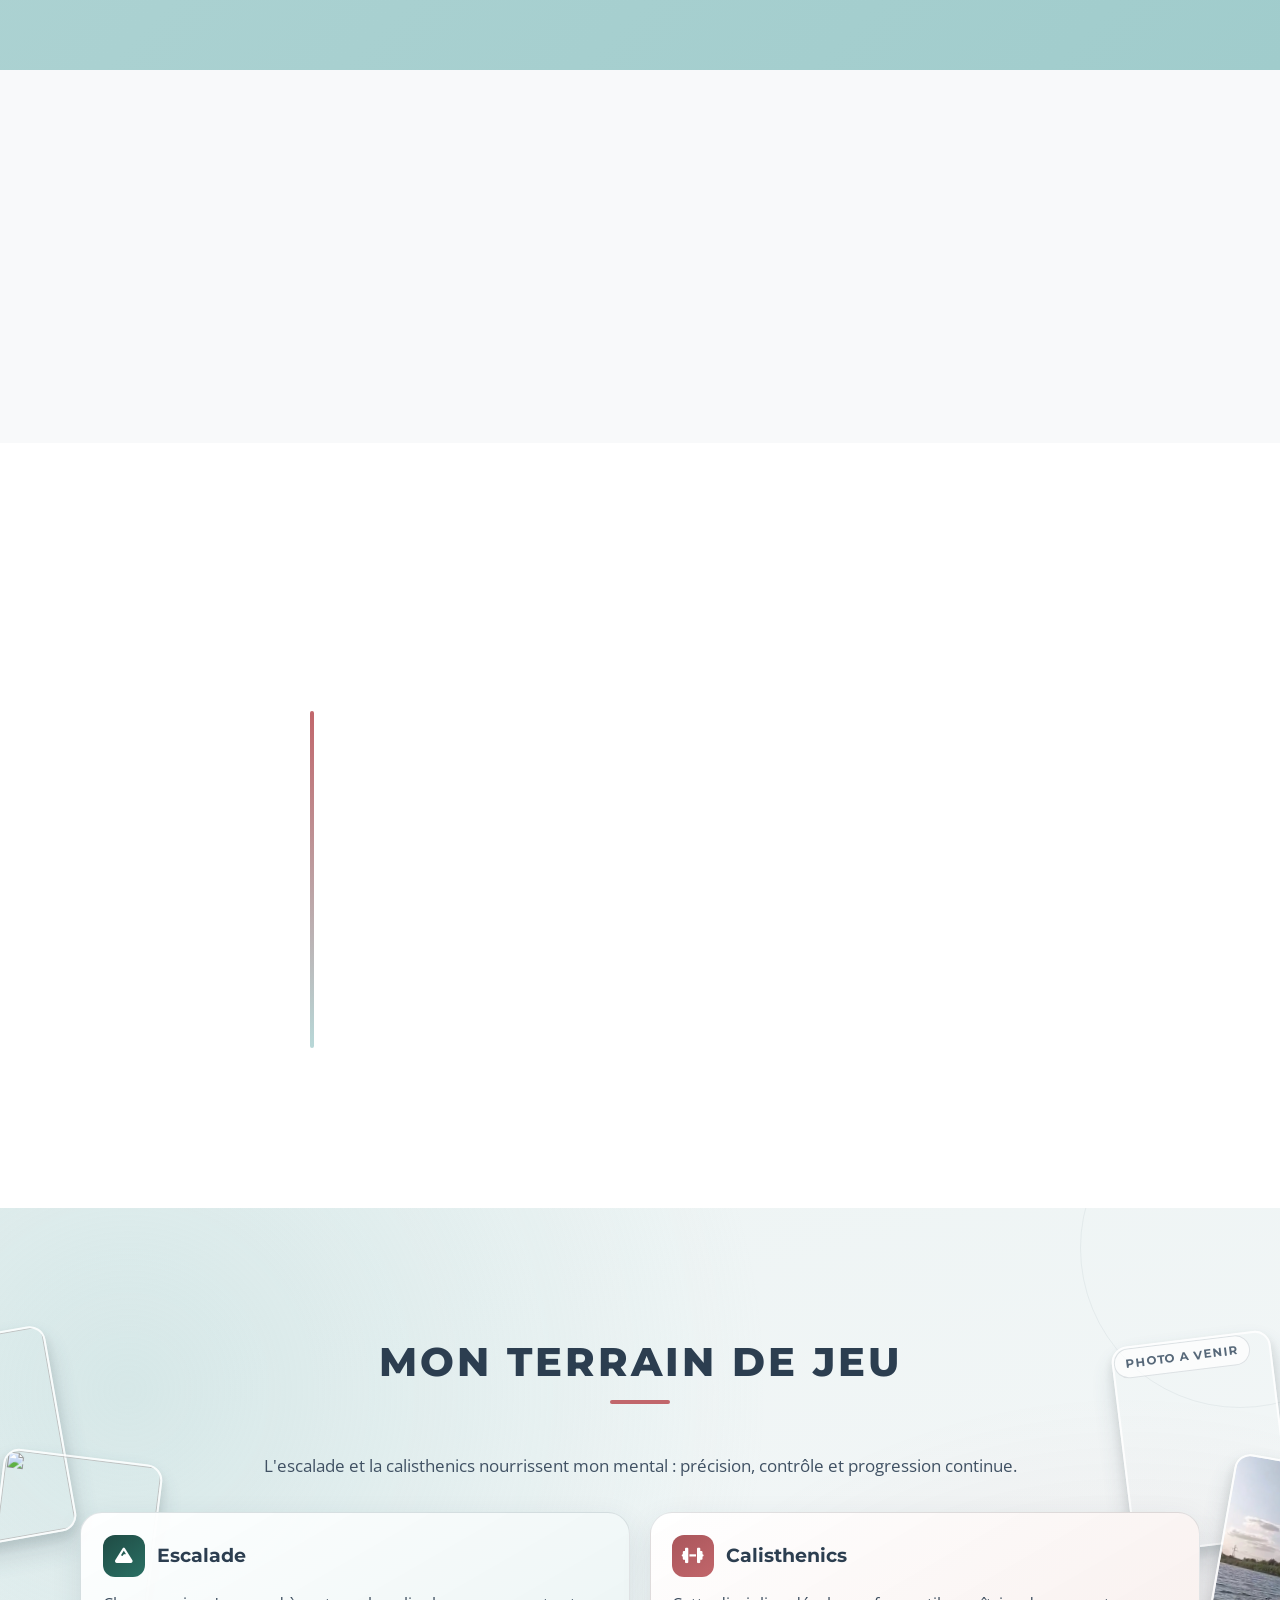
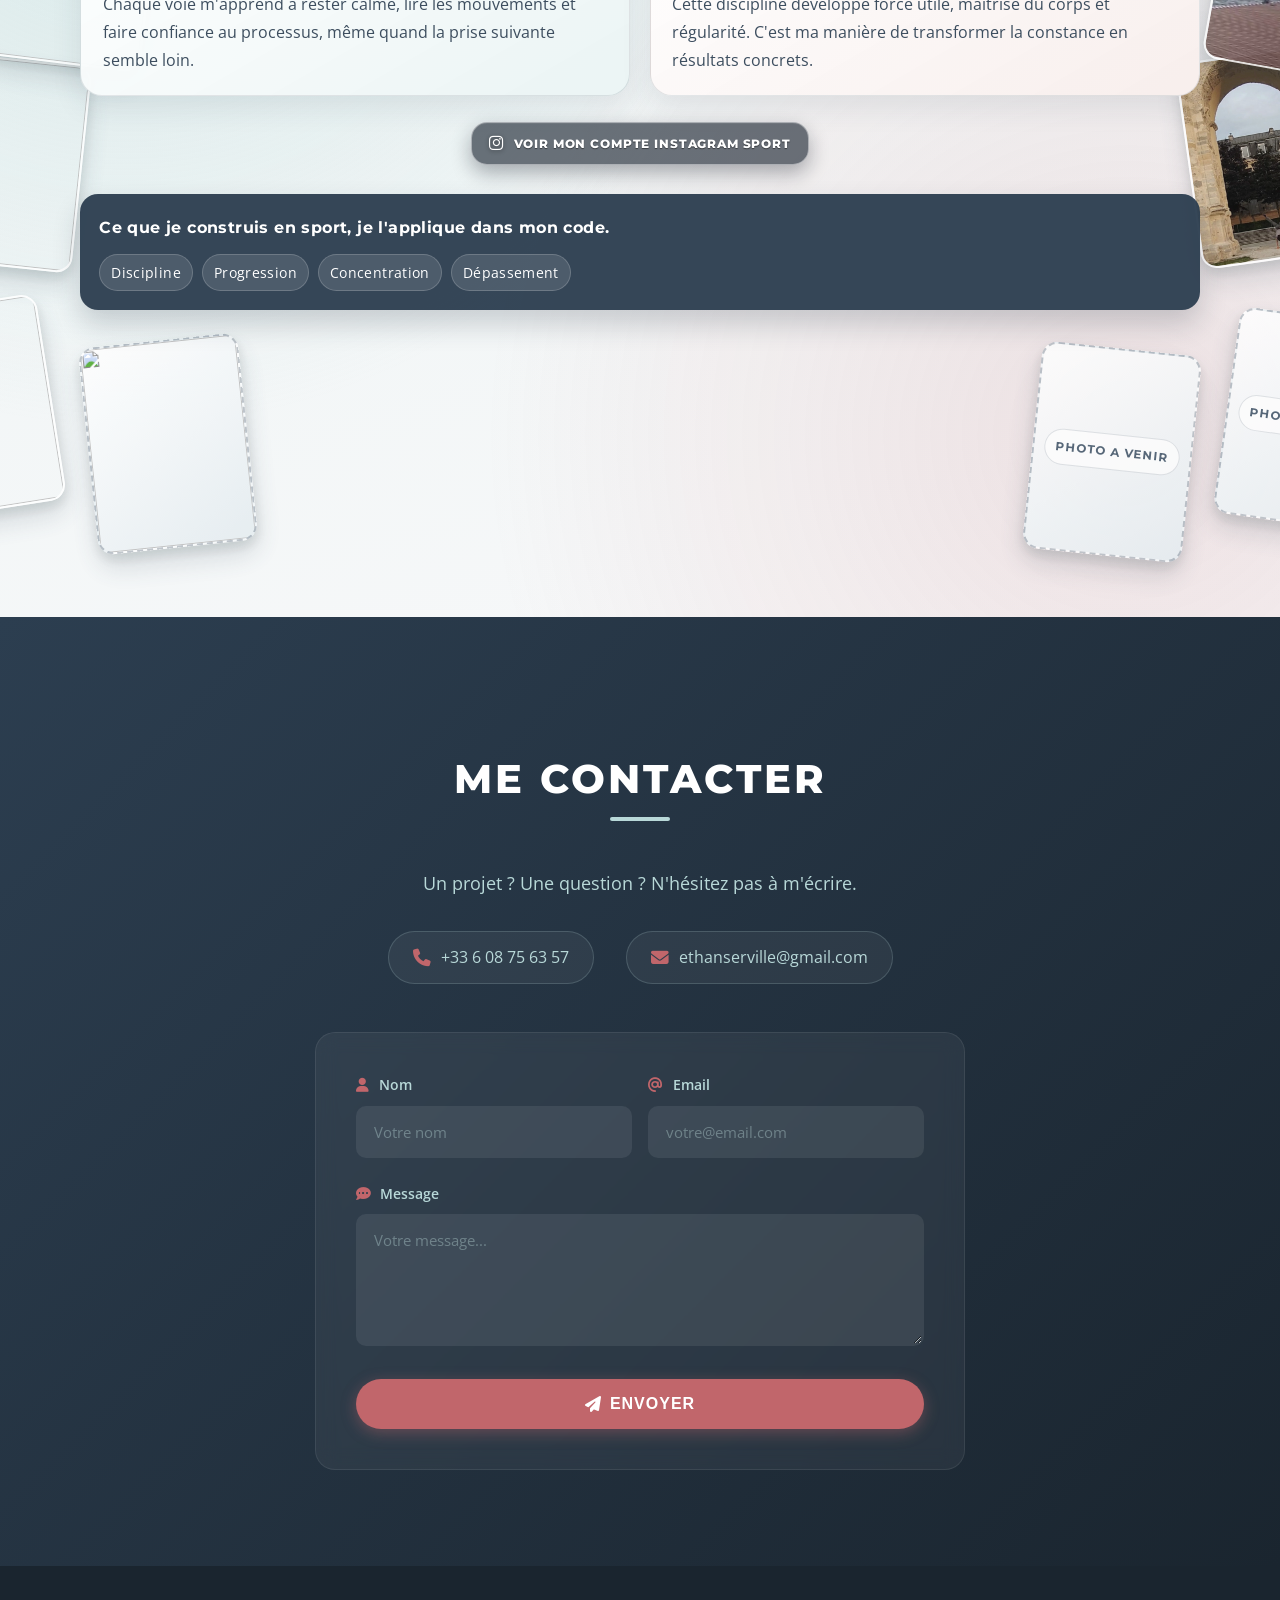
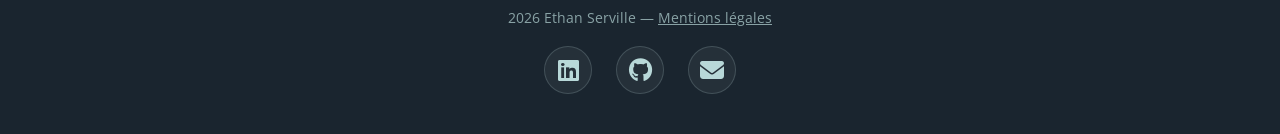
==== commit be8ddb24: "ajout section sport" ====
--- a/index.html
+++ b/index.html
@@ -121,6 +121,9 @@
           </li>
           <li><a href="#projets" data-i18n="nav.projects">Projets</a></li>
           <li><a href="#parcours" data-i18n="nav.journey">Parcours</a></li>
+          <li>
+            <a href="#passion-sport" data-i18n="nav.passion">Sport</a>
+          </li>
           <li><a href="#contact" data-i18n="nav.contact">Contact</a></li>
           <li class="nav-lang-item">
             <button
@@ -223,18 +226,26 @@
                 J'aime créer des solutions qui allient performance et
                 esthétique.
               </p>
+              <p class="about-sport-link-wrap">
+                <a
+                  href="#passion-sport"
+                  class="about-sport-link"
+                  data-i18n="about.sportLink"
+                  >Voir ma section sport</a
+                >
+              </p>
             </div>
             <div class="about-photos about-photos-right" aria-hidden="true">
               <figure class="about-photo about-photo-3">
                 <img
-                  src="assets/projects/airhh-1.png"
+                  src="assets/a-propos/block_1.jpg"
                   alt="Illustration d'entrainement"
                   loading="lazy"
                 />
               </figure>
               <figure class="about-photo about-photo-4">
                 <img
-                  src="assets/projects/airhh-2.png"
+                  src="assets/a-propos/voie_2.jpg"
                   alt="Illustration d'activite sportive"
                   loading="lazy"
                 />
@@ -916,6 +927,116 @@
                   Informatiques).
                 </p>
               </div>
+            </div>
+          </div>
+        </div>
+      </section>
+
+      <!-- ===== PASSION SPORT ===== -->
+      <section id="passion-sport" class="sport-passion">
+        <div class="container">
+          <h2 class="section-title reveal" data-i18n="passion.title">
+            Mon terrain de jeu
+          </h2>
+          <p class="sport-intro reveal" data-i18n="passion.intro">
+            L'escalade et la calisthenics nourrissent mon mental : précision,
+            contrôle et progression continue.
+          </p>
+
+          <div class="sport-collage" aria-hidden="true">
+            <figure class="sport-shot sport-shot-1">
+              <img src="assets/a-propos/voie_2.jpg" alt="" loading="lazy" />
+            </figure>
+            <figure class="sport-shot sport-shot-2">
+              <img src="assets/a-propos/block_2.jpg" alt="" loading="lazy" />
+            </figure>
+            <figure class="sport-shot sport-shot-3">
+              <span class="sport-shot-label">Photo a venir</span>
+            </figure>
+            <figure class="sport-shot sport-shot-4">
+              <img
+                src="assets/a-propos/handstand-1.jpg"
+                alt=""
+                loading="lazy"
+              />
+            </figure>
+            <figure class="sport-shot sport-shot-5">
+              <img
+                src="assets/a-propos/handstand-2.webp"
+                alt=""
+                loading="lazy"
+              />
+            </figure>
+            <figure class="sport-shot sport-shot-6">
+              <img src="assets/a-propos/voie_1.jpg" alt="" loading="lazy" />
+            </figure>
+            <figure class="sport-shot sport-shot-7">
+              <img src="assets/a-propos/block_1.jpg" alt="" loading="lazy" />
+            </figure>
+            <figure class="sport-shot sport-shot-8 sport-shot-placeholder">
+              <span class="sport-shot-label">Photo a venir</span>
+            </figure>
+            <figure class="sport-shot sport-shot-9 sport-shot-placeholder">
+              <img src="assets/a-propos/voie_3.jpg" alt="" loading="lazy" />
+            </figure>
+            <figure class="sport-shot sport-shot-10 sport-shot-placeholder">
+              <span class="sport-shot-label">Photo a venir</span>
+            </figure>
+          </div>
+
+          <div class="sport-layout">
+            <article class="sport-card sport-card-climb reveal">
+              <div class="sport-card-top">
+                <span class="sport-icon" aria-hidden="true"
+                  ><i class="fas fa-mountain"></i
+                ></span>
+                <h3 data-i18n="passion.climb.title">Escalade</h3>
+              </div>
+              <p data-i18n="passion.climb.desc">
+                Chaque voie m'apprend à rester calme, lire les mouvements et
+                faire confiance au processus, même quand la prise suivante
+                semble loin.
+              </p>
+            </article>
+
+            <article class="sport-card sport-card-calisthenics reveal">
+              <div class="sport-card-top">
+                <span class="sport-icon" aria-hidden="true"
+                  ><i class="fas fa-dumbbell"></i
+                ></span>
+                <h3 data-i18n="passion.calisthenics.title">Calisthenics</h3>
+              </div>
+              <p data-i18n="passion.calisthenics.desc">
+                Cette discipline développe force utile, maîtrise du corps et
+                régularité. C'est ma manière de transformer la constance en
+                résultats concrets.
+              </p>
+            </article>
+
+            <div class="sport-social-row reveal">
+              <a
+                class="sport-insta-link"
+                href="https://instagram.com/ethan_calisth07?utm_source=qr&igsh=cmMONmd3MDZqdHhp"
+                target="_blank"
+                rel="noopener noreferrer"
+              >
+                <i class="fa-brands fa-instagram" aria-hidden="true"></i>
+                <span data-i18n="passion.instagram"
+                  >Voir mon compte Instagram sport</span
+                >
+              </a>
+            </div>
+
+            <div class="sport-mantra reveal">
+              <p class="sport-mantra-quote" data-i18n="passion.quote">
+                Ce que je construis en sport, je l'applique dans mon code.
+              </p>
+              <ul class="sport-tags">
+                <li data-i18n="passion.tag1">Discipline</li>
+                <li data-i18n="passion.tag2">Progression</li>
+                <li data-i18n="passion.tag3">Concentration</li>
+                <li data-i18n="passion.tag4">Dépassement</li>
+              </ul>
             </div>
           </div>
         </div>
--- a/style.css
+++ b/style.css
@@ -52,7 +52,7 @@
 
 html {
   scroll-behavior: smooth;
-  scroll-padding-top: 80px;
+  scroll-padding-top: 88px;
 }
 
 body {
@@ -661,6 +661,23 @@
   padding: var(--section-padding);
 }
 
+#a-propos,
+#passion-sport,
+#tech-stack,
+#competences,
+#projets,
+#parcours,
+#contact {
+  scroll-margin-top: 82px;
+}
+
+#projets,
+#parcours,
+#passion-sport,
+#contact {
+  scroll-margin-top: 68px;
+}
+
 /* ============================================
    ABOUT SECTION
    ============================================ */
@@ -746,10 +763,375 @@
   line-height: 1.9;
 }
 
+.about-sport-link-wrap {
+  margin-top: -0.5rem;
+  margin-bottom: 0;
+  text-align: center;
+}
+
+.about-sport-link {
+  display: inline-flex;
+  align-items: center;
+  gap: 0.4rem;
+  border: 1px solid rgba(44, 62, 80, 0.25);
+  background: rgba(184, 216, 216, 0.2);
+  color: var(--Ardoise-Profonde);
+  border-radius: 999px;
+  padding: 0.5rem 0.95rem;
+  font-family: var(--font-heading);
+  font-weight: 700;
+  font-size: 0.82rem;
+  text-transform: uppercase;
+  letter-spacing: 0.6px;
+  transition: all var(--transition-base);
+}
+
+.about-sport-link:hover {
+  transform: translateY(-2px);
+  color: var(--White);
+  background: var(--Ardoise-Profonde);
+  border-color: var(--Ardoise-Profonde);
+}
+
 .about-icon {
   color: var(--Terracotta-Brûlée);
   margin-right: 6px;
   font-size: 1.1rem;
+}
+
+/* ============================================
+   PASSION SPORT SECTION
+   ============================================ */
+.sport-passion {
+  position: relative;
+  overflow: hidden;
+  padding: clamp(6.8rem, 10vw, 8.9rem) 0 clamp(10rem, 14vw, 14rem);
+  background:
+    radial-gradient(
+      circle at 10% 18%,
+      rgba(184, 216, 216, 0.45),
+      transparent 45%
+    ),
+    radial-gradient(
+      circle at 88% 82%,
+      rgba(193, 102, 107, 0.16),
+      transparent 46%
+    ),
+    linear-gradient(165deg, #edf4f4 0%, #f7f8f9 100%);
+}
+
+.sport-passion .container {
+  position: relative;
+}
+
+.sport-passion::before {
+  content: "";
+  position: absolute;
+  width: 320px;
+  height: 320px;
+  right: -120px;
+  top: -120px;
+  border-radius: 50%;
+  border: 1px solid rgba(44, 62, 80, 0.12);
+  opacity: 0.5;
+}
+
+.sport-intro {
+  max-width: 760px;
+  margin: 0 auto 2rem;
+  text-align: center;
+  font-size: 1.05rem;
+  color: #405163;
+}
+
+.sport-layout {
+  position: relative;
+  display: grid;
+  grid-template-columns: repeat(2, minmax(0, 1fr));
+  gap: 1.2rem;
+  z-index: 2;
+  max-width: 1120px;
+  margin: 0 auto;
+  padding-bottom: clamp(7.8rem, 10vw, 10.5rem);
+}
+
+.sport-collage {
+  position: absolute;
+  inset: 0;
+  z-index: 1;
+  pointer-events: none;
+}
+
+.sport-shot {
+  position: absolute;
+  width: clamp(106px, 12.5vw, 172px);
+  aspect-ratio: 4 / 5.2;
+  border-radius: 16px;
+  overflow: hidden;
+  border: 2px solid rgba(255, 255, 255, 0.9);
+  box-shadow:
+    0 14px 28px rgba(44, 62, 80, 0.16),
+    0 6px 12px rgba(22, 48, 43, 0.12);
+  opacity: 0.94;
+}
+
+.sport-shot img {
+  width: 100%;
+  height: 100%;
+  object-fit: cover;
+  display: block;
+}
+
+.sport-shot-1 {
+  top: 0;
+  left: -138px;
+  transform: rotate(-10deg);
+}
+
+.sport-shot-2 {
+  top: 120px;
+  left: -48px;
+  transform: rotate(7deg);
+  z-index: 3;
+}
+
+.sport-shot-3 {
+  top: 2px;
+  right: -42px;
+  transform: rotate(-7deg);
+}
+
+.sport-shot-4 {
+  top: 128px;
+  right: -138px;
+  transform: rotate(10deg);
+  z-index: 3;
+}
+
+.sport-shot-5 {
+  top: 316px;
+  right: -108px;
+  transform: rotate(-8deg);
+}
+
+.sport-shot-6 {
+  top: 322px;
+  left: -118px;
+  transform: rotate(6deg);
+}
+
+.sport-shot-7 {
+  top: 568px;
+  left: -148px;
+  transform: rotate(-9deg);
+  z-index: 3;
+}
+
+.sport-shot-8 {
+  top: 580px;
+  right: -146px;
+  transform: rotate(8deg);
+}
+
+.sport-shot-9 {
+  top: 604px;
+  left: 4%;
+  transform: rotate(-6deg);
+}
+
+.sport-shot-10 {
+  top: 612px;
+  right: 4%;
+  transform: rotate(6deg);
+}
+
+.sport-shot-placeholder {
+  border: 2px dashed rgba(44, 62, 80, 0.3);
+  background: linear-gradient(
+    145deg,
+    rgba(255, 255, 255, 0.92),
+    rgba(228, 236, 240, 0.92)
+  );
+  display: grid;
+  place-items: center;
+}
+
+.sport-shot-label {
+  font-family: var(--font-heading);
+  font-size: 0.74rem;
+  font-weight: 700;
+  text-transform: uppercase;
+  letter-spacing: 1px;
+  color: #4e6072;
+  padding: 0.45rem 0.65rem;
+  border-radius: 999px;
+  background: rgba(255, 255, 255, 0.72);
+  border: 1px solid rgba(44, 62, 80, 0.15);
+}
+
+@keyframes sport-marquee {
+  from {
+    transform: translate3d(0, 0, 0);
+  }
+  to {
+    transform: translate3d(-100%, 0, 0);
+  }
+}
+
+.sport-card {
+  border-radius: 22px;
+  padding: 1.35rem;
+  border: 1px solid rgba(44, 62, 80, 0.13);
+  box-shadow: 0 10px 30px rgba(44, 62, 80, 0.1);
+  transition:
+    transform var(--transition-base),
+    box-shadow var(--transition-base),
+    border-color var(--transition-base);
+}
+
+.sport-card-top {
+  display: flex;
+  align-items: center;
+  gap: 0.75rem;
+  margin-bottom: 0.8rem;
+}
+
+.sport-card h3 {
+  margin-bottom: 0;
+}
+
+.sport-card p {
+  margin: 0;
+  line-height: 1.75;
+  color: #3d4e5f;
+}
+
+.sport-icon {
+  width: 42px;
+  height: 42px;
+  border-radius: 12px;
+  display: inline-flex;
+  align-items: center;
+  justify-content: center;
+  color: var(--White);
+  font-size: 1.1rem;
+}
+
+.sport-card-climb {
+  background: linear-gradient(150deg, rgba(255, 255, 255, 0.96), #ecf5f5 90%);
+  transform: rotate(-1.8deg) translateX(-5px);
+}
+
+.sport-card-climb .sport-icon {
+  background: linear-gradient(145deg, #1f4b44, #2a7064);
+}
+
+.sport-card-calisthenics {
+  background: linear-gradient(150deg, rgba(255, 255, 255, 0.96), #f8efed 95%);
+  transform: rotate(1.3deg) translateY(8px);
+}
+
+.sport-card-calisthenics .sport-icon {
+  background: linear-gradient(145deg, #aa565b, #c1666b);
+}
+
+.sport-card:hover {
+  transform: translateY(-5px) rotate(0deg);
+  border-color: rgba(193, 102, 107, 0.28);
+  box-shadow: 0 16px 34px rgba(44, 62, 80, 0.15);
+}
+
+.sport-mantra {
+  grid-column: 1 / -1;
+  margin-top: 0.45rem;
+  background: rgba(44, 62, 80, 0.95);
+  color: var(--White);
+  border-radius: 18px;
+  padding: 1.2rem;
+  box-shadow: 0 14px 28px rgba(32, 44, 58, 0.2);
+}
+
+.sport-mantra-quote {
+  margin: 0 0 0.85rem;
+  font-family: var(--font-heading);
+  font-weight: 700;
+  letter-spacing: 0.4px;
+}
+
+.sport-tags {
+  display: flex;
+  flex-wrap: wrap;
+  gap: 0.55rem;
+}
+
+.sport-tags li {
+  background: rgba(255, 255, 255, 0.12);
+  border: 1px solid rgba(255, 255, 255, 0.18);
+  padding: 0.35rem 0.7rem;
+  border-radius: 999px;
+  font-size: 0.86rem;
+  letter-spacing: 0.35px;
+}
+
+.sport-social-row {
+  grid-column: 1 / -1;
+  display: flex;
+  justify-content: center;
+  margin-top: 0.4rem;
+  margin-bottom: 0.2rem;
+}
+
+.sport-insta-link {
+  position: relative;
+  display: inline-flex;
+  align-items: center;
+  gap: 0.6rem;
+  border: 1px solid rgba(255, 255, 255, 0.45);
+  background: rgba(22, 32, 45, 0.62);
+  color: #ffffff;
+  border-radius: 16px;
+  padding: 0.62rem 1.06rem;
+  font-family: var(--font-heading);
+  font-weight: 800;
+  font-size: 0.78rem;
+  letter-spacing: 0.85px;
+  text-transform: uppercase;
+  box-shadow:
+    0 8px 20px rgba(8, 17, 28, 0.32),
+    inset 0 1px 0 rgba(255, 255, 255, 0.06);
+  transition:
+    transform var(--transition-base),
+    box-shadow var(--transition-base),
+    filter var(--transition-base),
+    border-color var(--transition-base);
+  overflow: hidden;
+}
+
+.sport-insta-link i {
+  font-size: 1.02rem;
+  filter: drop-shadow(0 1px 2px rgba(0, 0, 0, 0.45));
+}
+
+.sport-insta-link span {
+  color: #ffffff;
+  text-shadow: 0 1px 1px rgba(0, 0, 0, 0.45);
+}
+
+.sport-insta-link::before,
+.sport-insta-link::after {
+  content: "";
+  position: absolute;
+  display: none;
+}
+
+.sport-insta-link:hover {
+  transform: translateY(-2px);
+  filter: none;
+  background: rgba(22, 32, 45, 0.82);
+  border-color: rgba(255, 255, 255, 0.62);
+  box-shadow:
+    0 12px 26px rgba(8, 17, 28, 0.4),
+    inset 0 1px 0 rgba(255, 255, 255, 0.1);
 }
 
 /* ============================================
@@ -902,8 +1284,16 @@
   #competences,
   #projets,
   #parcours,
+  #passion-sport,
   #contact {
-    scroll-margin-top: 110px;
+    scroll-margin-top: 90px;
+  }
+
+  #projets,
+  #parcours,
+  #passion-sport,
+  #contact {
+    scroll-margin-top: 76px;
   }
 }
 
@@ -1067,7 +1457,219 @@
   }
 }
 
+@media screen and (max-width: 1160px) and (min-width: 981px) {
+  .sport-passion {
+    padding: 7.2rem 0 7.6rem;
+  }
+
+  .sport-layout {
+    grid-template-columns: 1fr;
+    gap: 1rem;
+    max-width: 860px;
+    padding-bottom: 0;
+  }
+
+  .sport-card-climb,
+  .sport-card-calisthenics {
+    transform: none;
+  }
+
+  .sport-social-row {
+    margin-top: 0.3rem;
+    margin-bottom: 0.1rem;
+  }
+
+  .sport-insta-link {
+    width: min(100%, 430px);
+    justify-content: center;
+  }
+
+  .sport-collage {
+    position: relative;
+    inset: auto;
+    z-index: 1;
+    display: flex;
+    align-items: center;
+    gap: 0;
+    overflow-x: auto;
+    overflow-y: hidden;
+    padding: 0.5rem 0.4rem 0.9rem;
+    margin: 0 0 1rem;
+    min-height: auto;
+    scrollbar-width: thin;
+    scrollbar-color: rgba(44, 62, 80, 0.4) transparent;
+  }
+
+  .sport-collage-track {
+    display: flex;
+    align-items: center;
+    gap: 0;
+    width: max-content;
+    will-change: transform;
+    transform: translate3d(0, 0, 0);
+    backface-visibility: hidden;
+    -webkit-backface-visibility: hidden;
+  }
+
+  .sport-collage.is-auto-scrolling .sport-collage-track {
+    animation: none;
+  }
+
+  .sport-collage-group {
+    display: flex;
+    align-items: center;
+    gap: 0;
+  }
+
+  .sport-collage.is-auto-scrolling {
+    overflow-x: hidden;
+  }
+
+  .sport-collage::-webkit-scrollbar {
+    height: 7px;
+  }
+
+  .sport-collage::-webkit-scrollbar-thumb {
+    background: rgba(44, 62, 80, 0.35);
+    border-radius: 999px;
+  }
+
+  .sport-collage.is-auto-scrolling::-webkit-scrollbar {
+    display: none;
+  }
+
+  .sport-shot {
+    position: relative;
+    top: auto;
+    left: auto;
+    right: auto;
+    flex: 0 0 128px;
+    width: 128px;
+    aspect-ratio: 4 / 5.2;
+  }
+
+  .sport-shot:nth-child(odd) {
+    transform: rotate(-4deg) translateY(4px);
+  }
+
+  .sport-shot:nth-child(even) {
+    transform: rotate(4deg) translateY(-3px);
+  }
+
+  .sport-shot + .sport-shot {
+    margin-left: -4px;
+  }
+}
+
 @media screen and (max-width: 980px) {
+  .sport-passion {
+    padding: 6.2rem 0 6.8rem;
+  }
+
+  .sport-layout {
+    grid-template-columns: 1fr;
+    gap: 0.9rem;
+    padding-bottom: 0;
+  }
+
+  .sport-card-climb,
+  .sport-card-calisthenics {
+    transform: none;
+  }
+
+  .sport-social-row {
+    margin-top: 0.2rem;
+    margin-bottom: 0.1rem;
+  }
+
+  .sport-insta-link {
+    width: 100%;
+    justify-content: center;
+    font-size: 0.74rem;
+    letter-spacing: 0.7px;
+    padding: 0.58rem 0.9rem;
+  }
+
+  .sport-mantra {
+    margin-top: 0.1rem;
+  }
+
+  .sport-collage {
+    position: relative;
+    inset: auto;
+    z-index: 1;
+    display: flex;
+    align-items: center;
+    gap: 0;
+    overflow-x: auto;
+    overflow-y: hidden;
+    padding: 0.45rem 0.15rem 0.8rem;
+    margin: 0 0 0.95rem;
+    min-height: auto;
+    scrollbar-width: thin;
+    scrollbar-color: rgba(44, 62, 80, 0.35) transparent;
+  }
+
+  .sport-collage-track {
+    display: flex;
+    align-items: center;
+    gap: 0;
+    width: max-content;
+    will-change: transform;
+    transform: translate3d(0, 0, 0);
+    backface-visibility: hidden;
+    -webkit-backface-visibility: hidden;
+  }
+
+  .sport-collage.is-auto-scrolling .sport-collage-track {
+    animation: none;
+  }
+
+  .sport-collage-group {
+    display: flex;
+    align-items: center;
+    gap: 0;
+  }
+
+  .sport-collage.is-auto-scrolling {
+    overflow-x: hidden;
+  }
+
+  .sport-collage::-webkit-scrollbar {
+    height: 6px;
+  }
+
+  .sport-collage::-webkit-scrollbar-thumb {
+    background: rgba(44, 62, 80, 0.3);
+    border-radius: 999px;
+  }
+
+  .sport-collage.is-auto-scrolling::-webkit-scrollbar {
+    display: none;
+  }
+
+  .sport-shot {
+    position: relative;
+    top: auto;
+    left: auto;
+    right: auto;
+    flex: 0 0 clamp(96px, 30vw, 124px);
+    width: clamp(96px, 30vw, 124px);
+    aspect-ratio: 1 / 1.14;
+  }
+
+  .sport-shot:nth-child(odd) {
+    transform: rotate(-3deg) translateY(3px);
+  }
+
+  .sport-shot:nth-child(even) {
+    transform: rotate(3deg) translateY(-2px);
+  }
+
+  .sport-shot + .sport-shot {
+    margin-left: -3px;
+  }
+
   .about-content {
     grid-template-columns: 1fr;
     gap: 1.8rem;
@@ -2048,8 +2650,7 @@
     width: 78%;
     max-width: 320px;
     background: linear-gradient(
-      .project-carousel {aspect-ratio: 16 / 11;} .project-carousel-btn
-        {width: 38px; height: 38px;} 160deg,
+      160deg,
       #1e2d3d 0%,
       var(--Ardoise-Profonde) 55%,
       #1a1f2c 100%
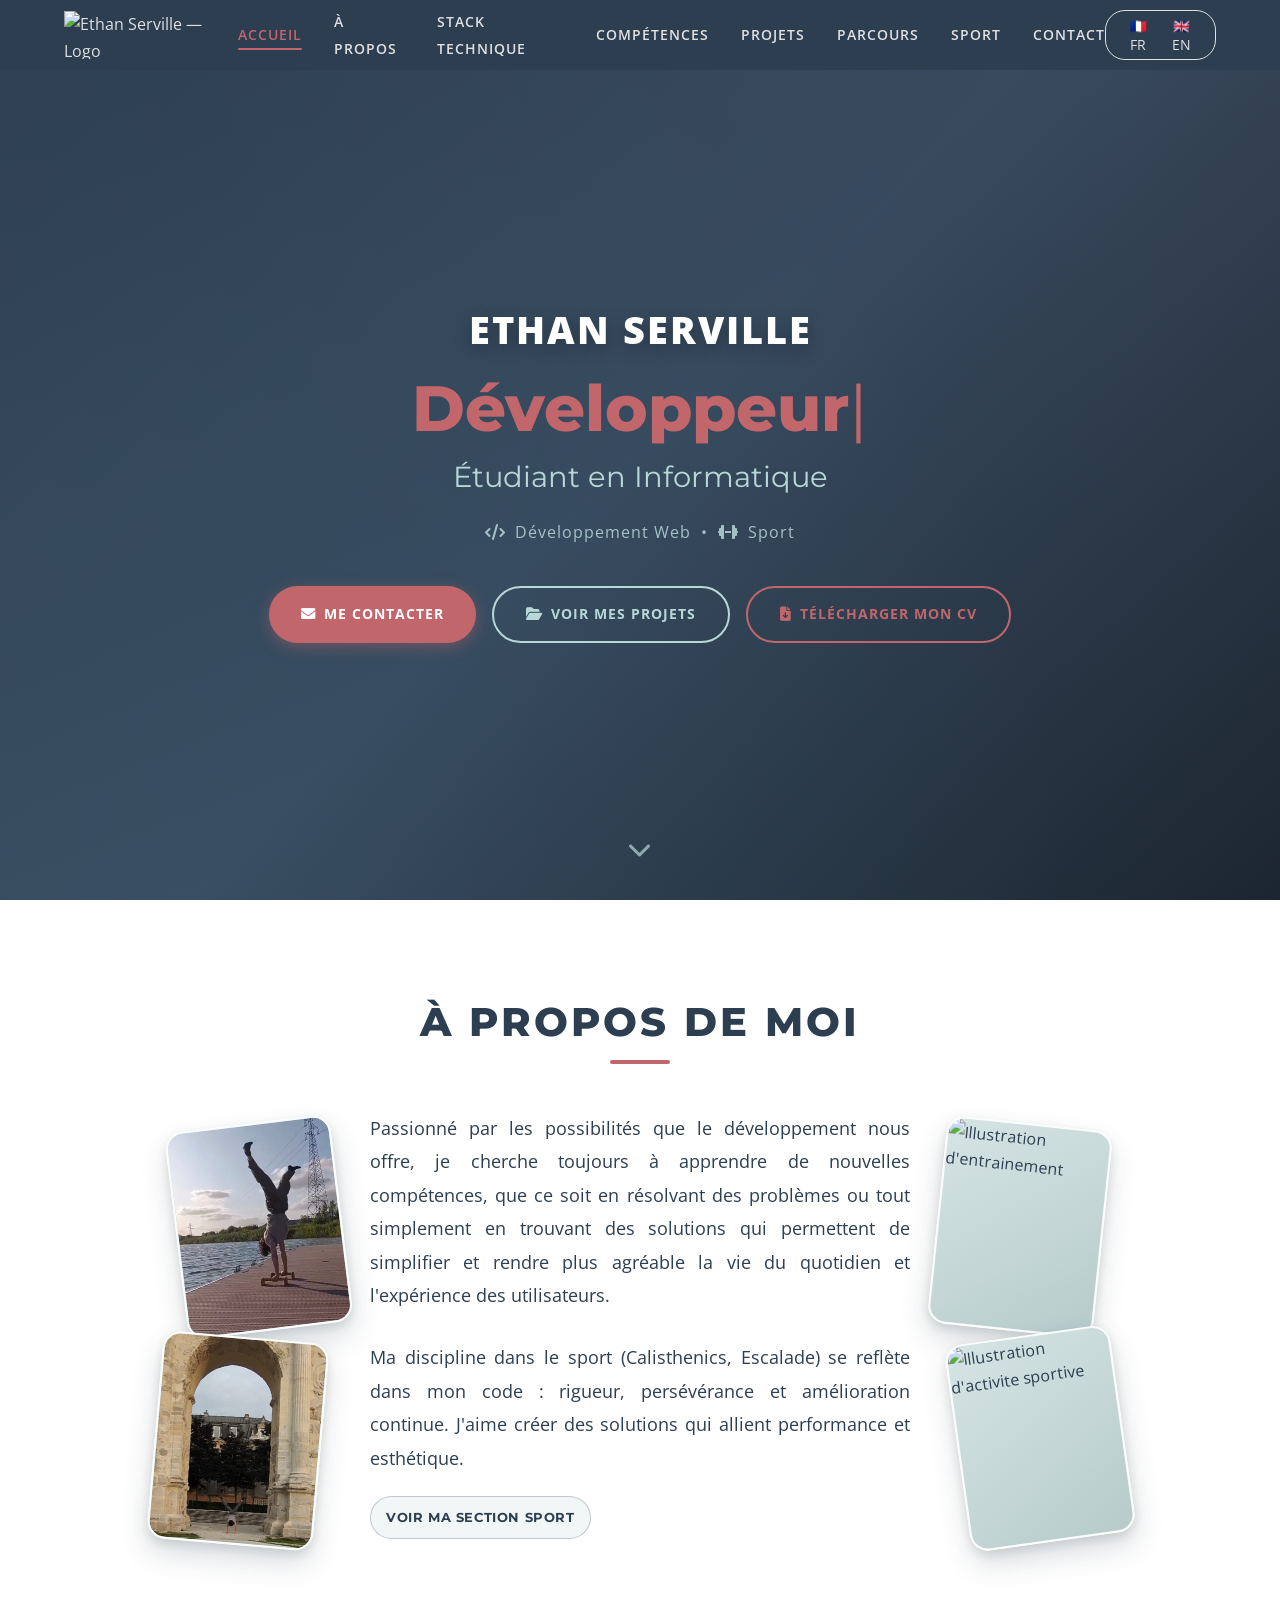
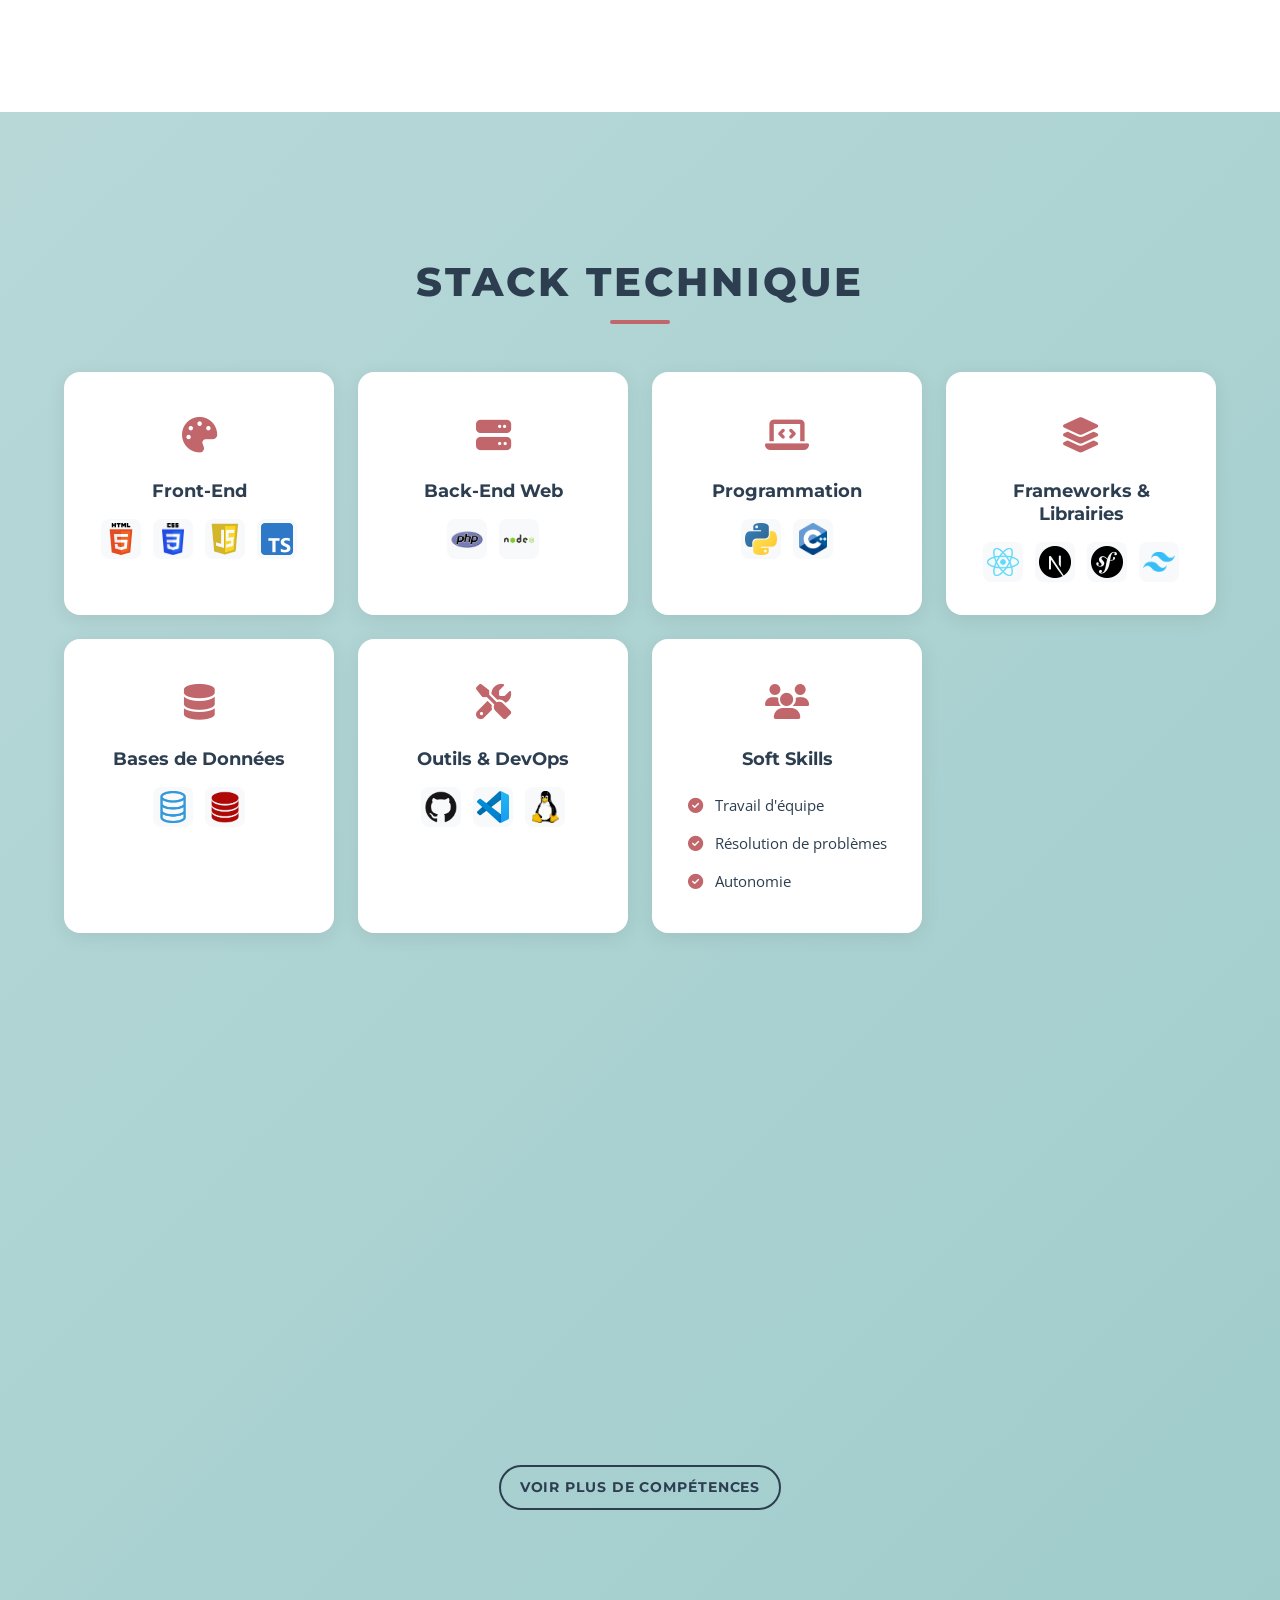
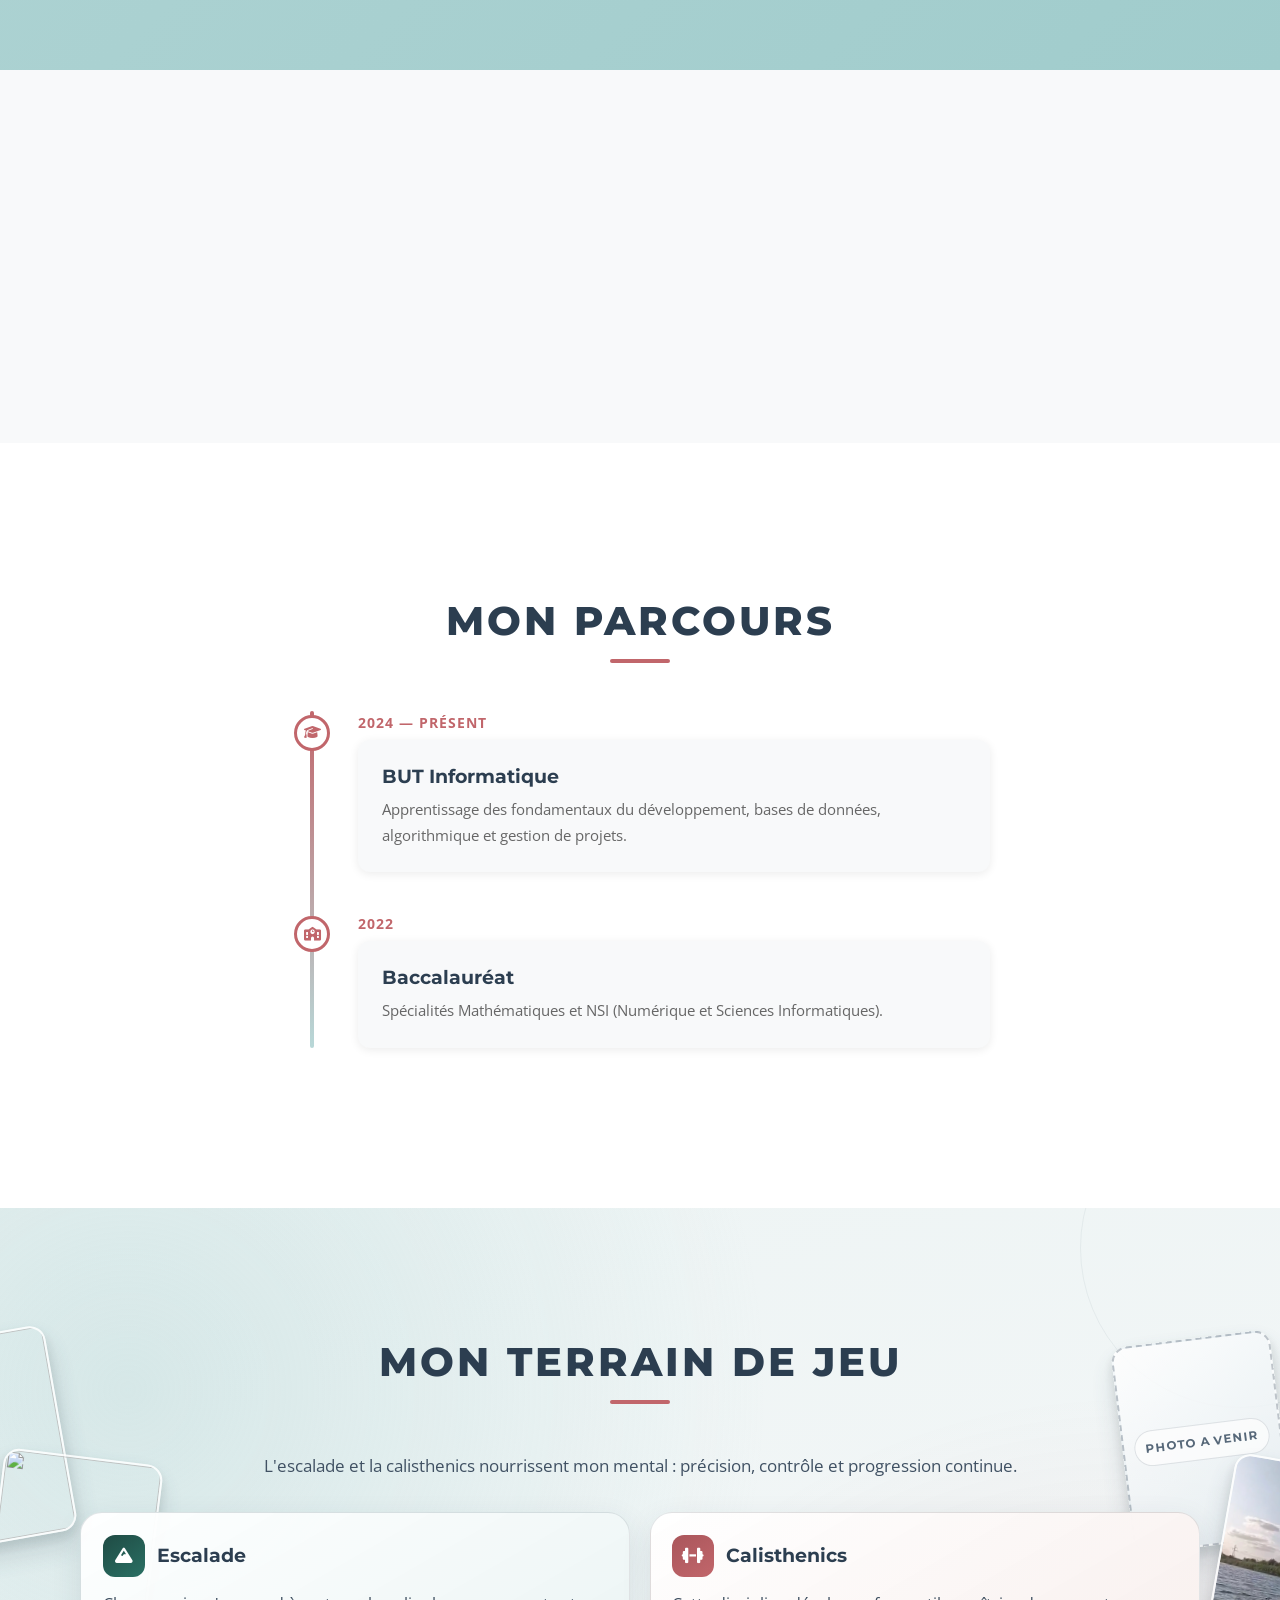
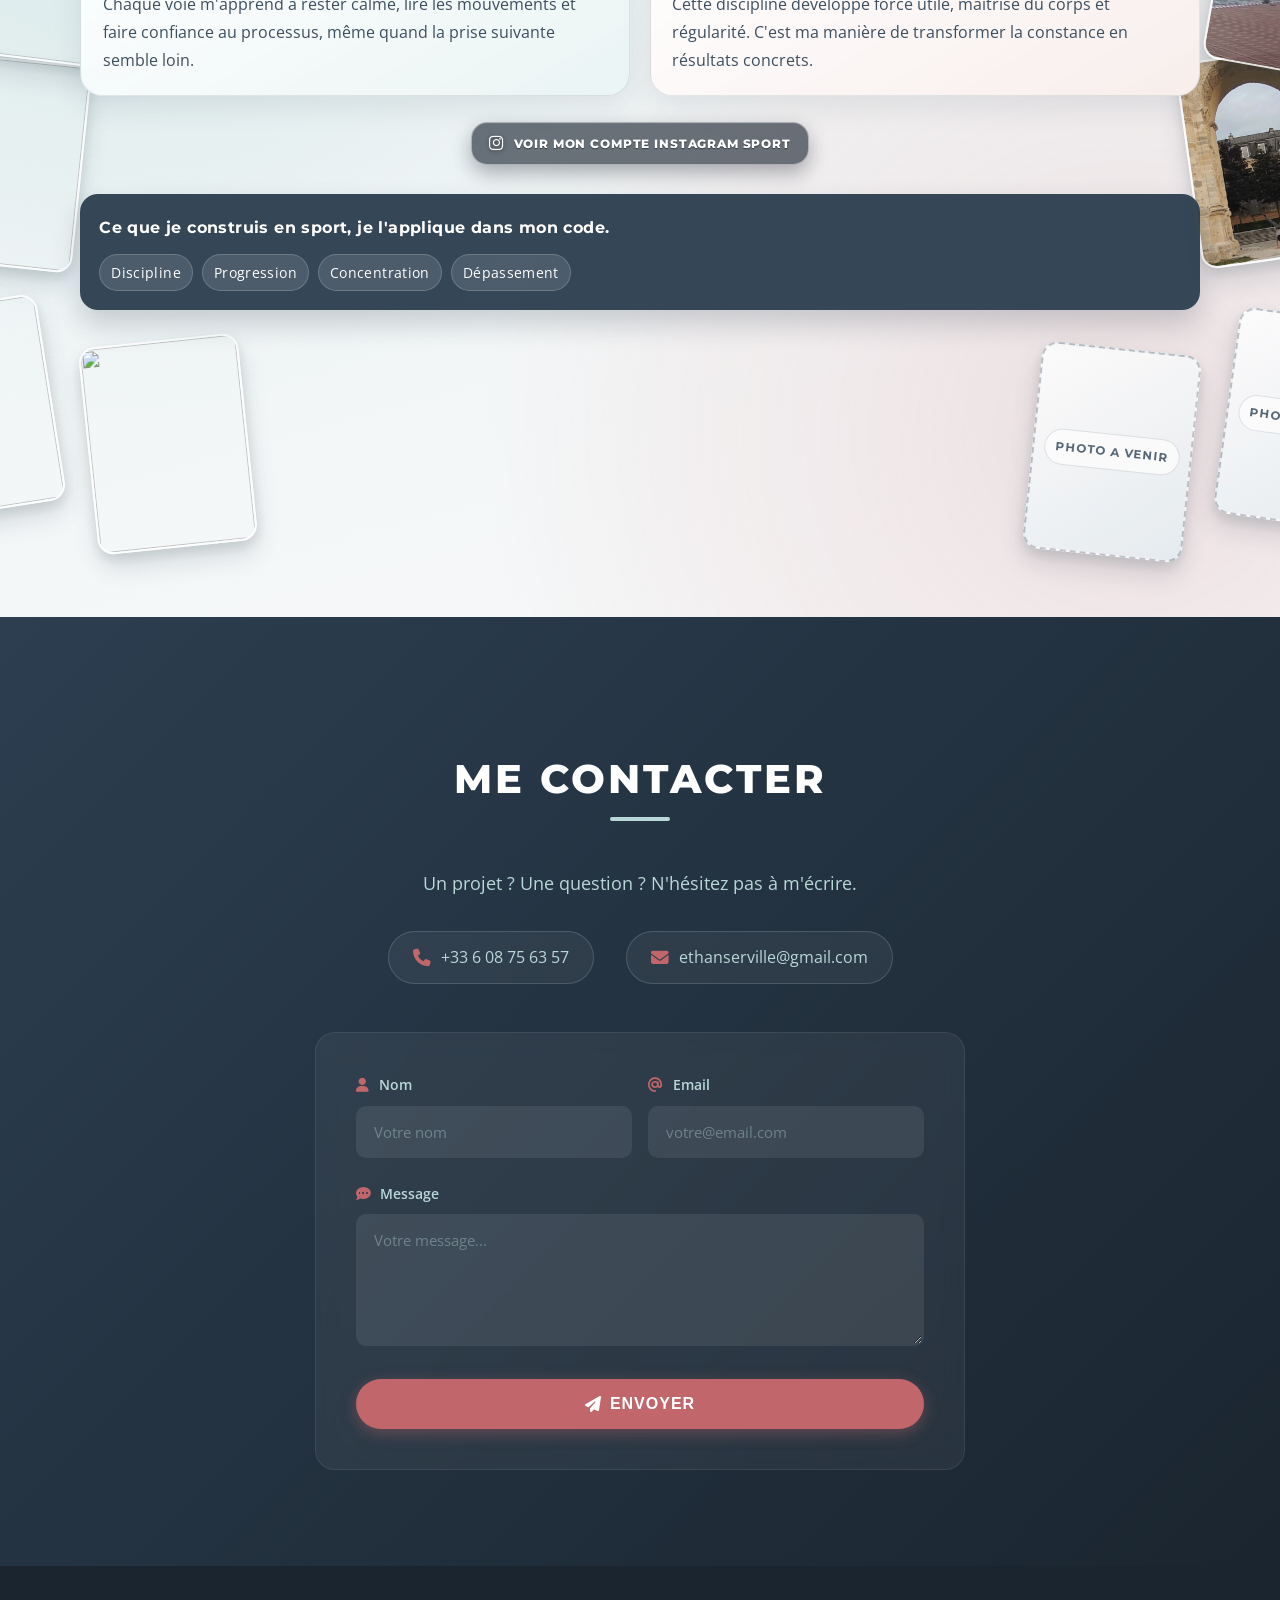
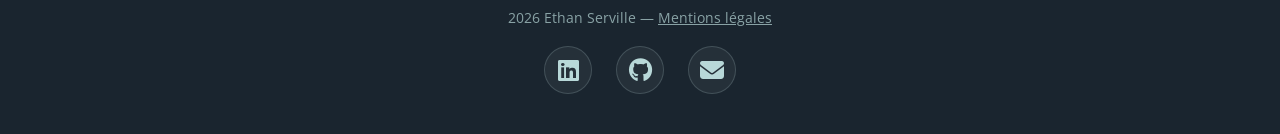
==== commit 7cc8bf19: "." ====
--- a/index.html
+++ b/index.html
@@ -950,7 +950,7 @@
             <figure class="sport-shot sport-shot-2">
               <img src="assets/a-propos/block_2.jpg" alt="" loading="lazy" />
             </figure>
-            <figure class="sport-shot sport-shot-3">
+            <figure class="sport-shot sport-shot-3 sport-shot-placeholder">
               <span class="sport-shot-label">Photo a venir</span>
             </figure>
             <figure class="sport-shot sport-shot-4">
@@ -976,7 +976,7 @@
             <figure class="sport-shot sport-shot-8 sport-shot-placeholder">
               <span class="sport-shot-label">Photo a venir</span>
             </figure>
-            <figure class="sport-shot sport-shot-9 sport-shot-placeholder">
+            <figure class="sport-shot sport-shot-9">
               <img src="assets/a-propos/voie_3.jpg" alt="" loading="lazy" />
             </figure>
             <figure class="sport-shot sport-shot-10 sport-shot-placeholder">
--- a/style.css
+++ b/style.css
@@ -2746,6 +2746,12 @@
     transition-delay: 0.48s;
   }
 
+  .nav-links.nav-active li:nth-child(8) {
+    opacity: 1;
+    transform: translateX(0);
+    transition-delay: 0.54s;
+  }
+
   .nav-links li a {
     font-size: 1rem;
     font-weight: 700;
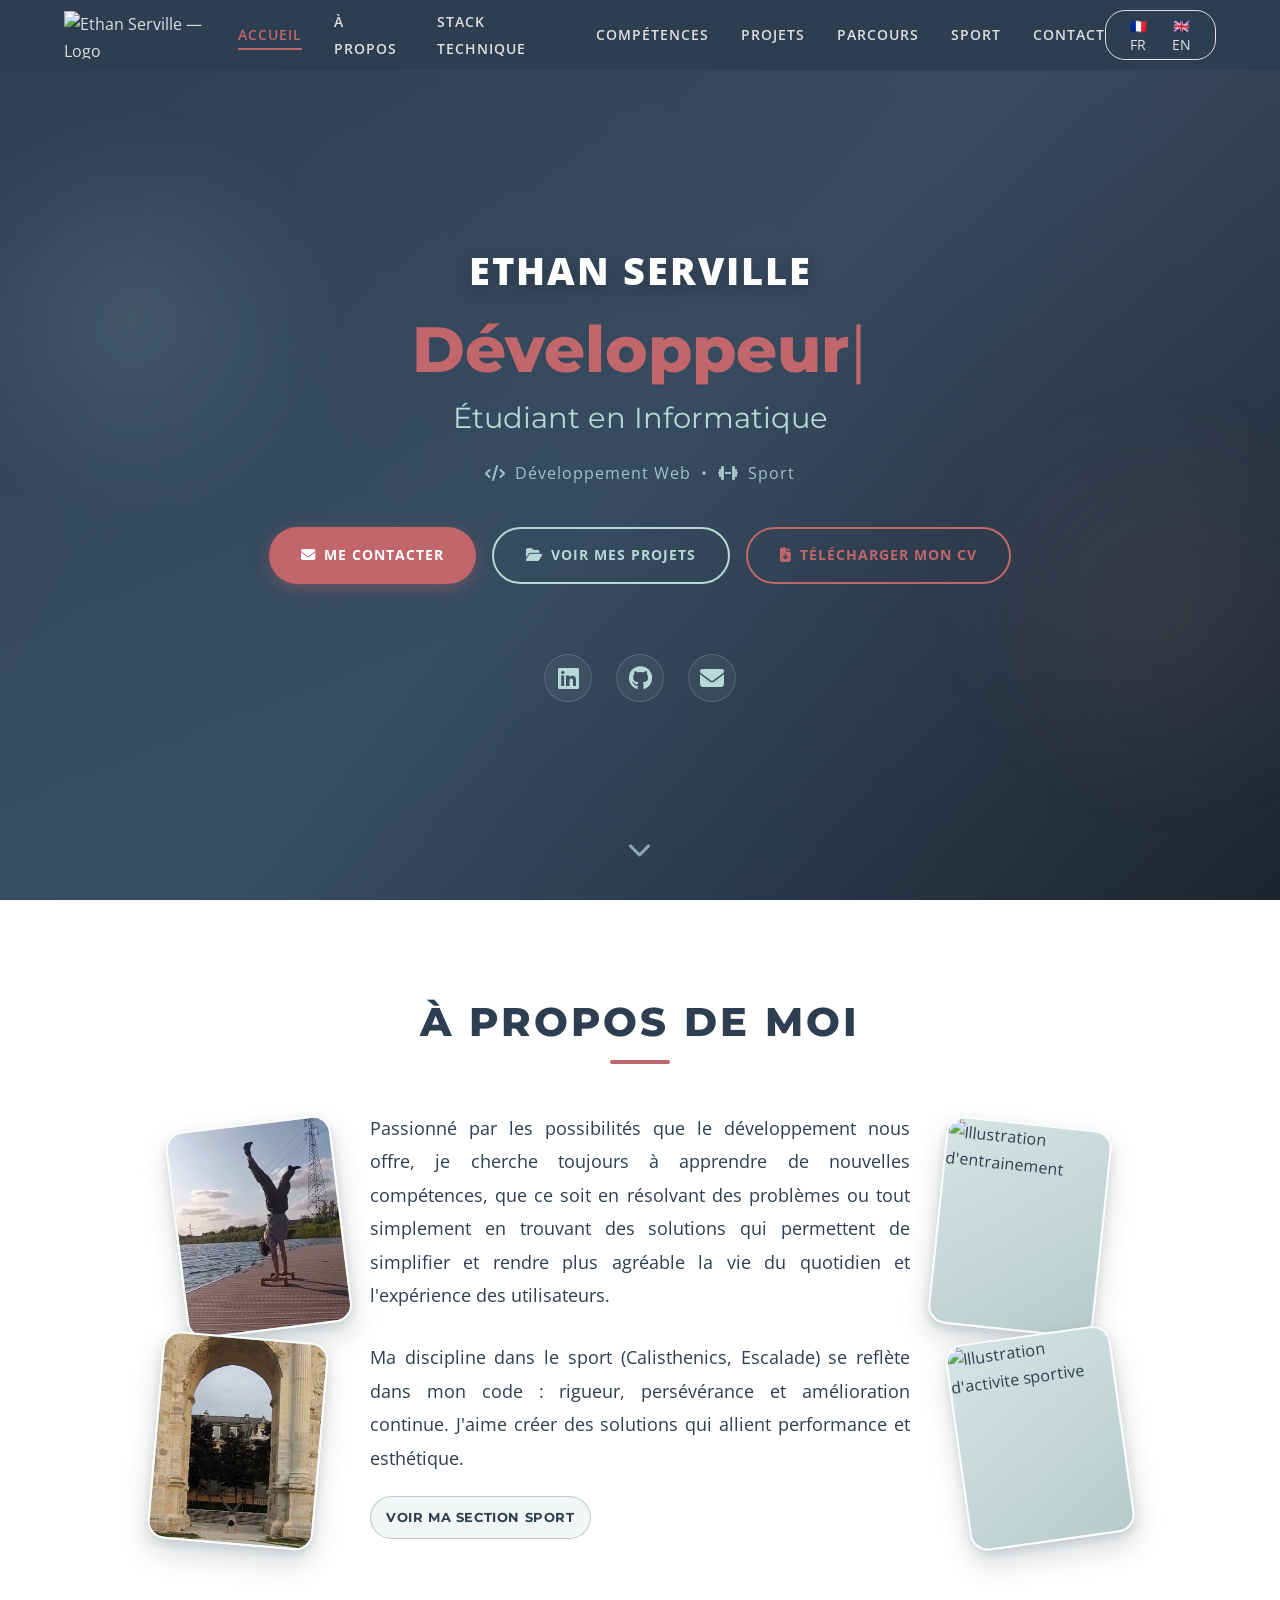
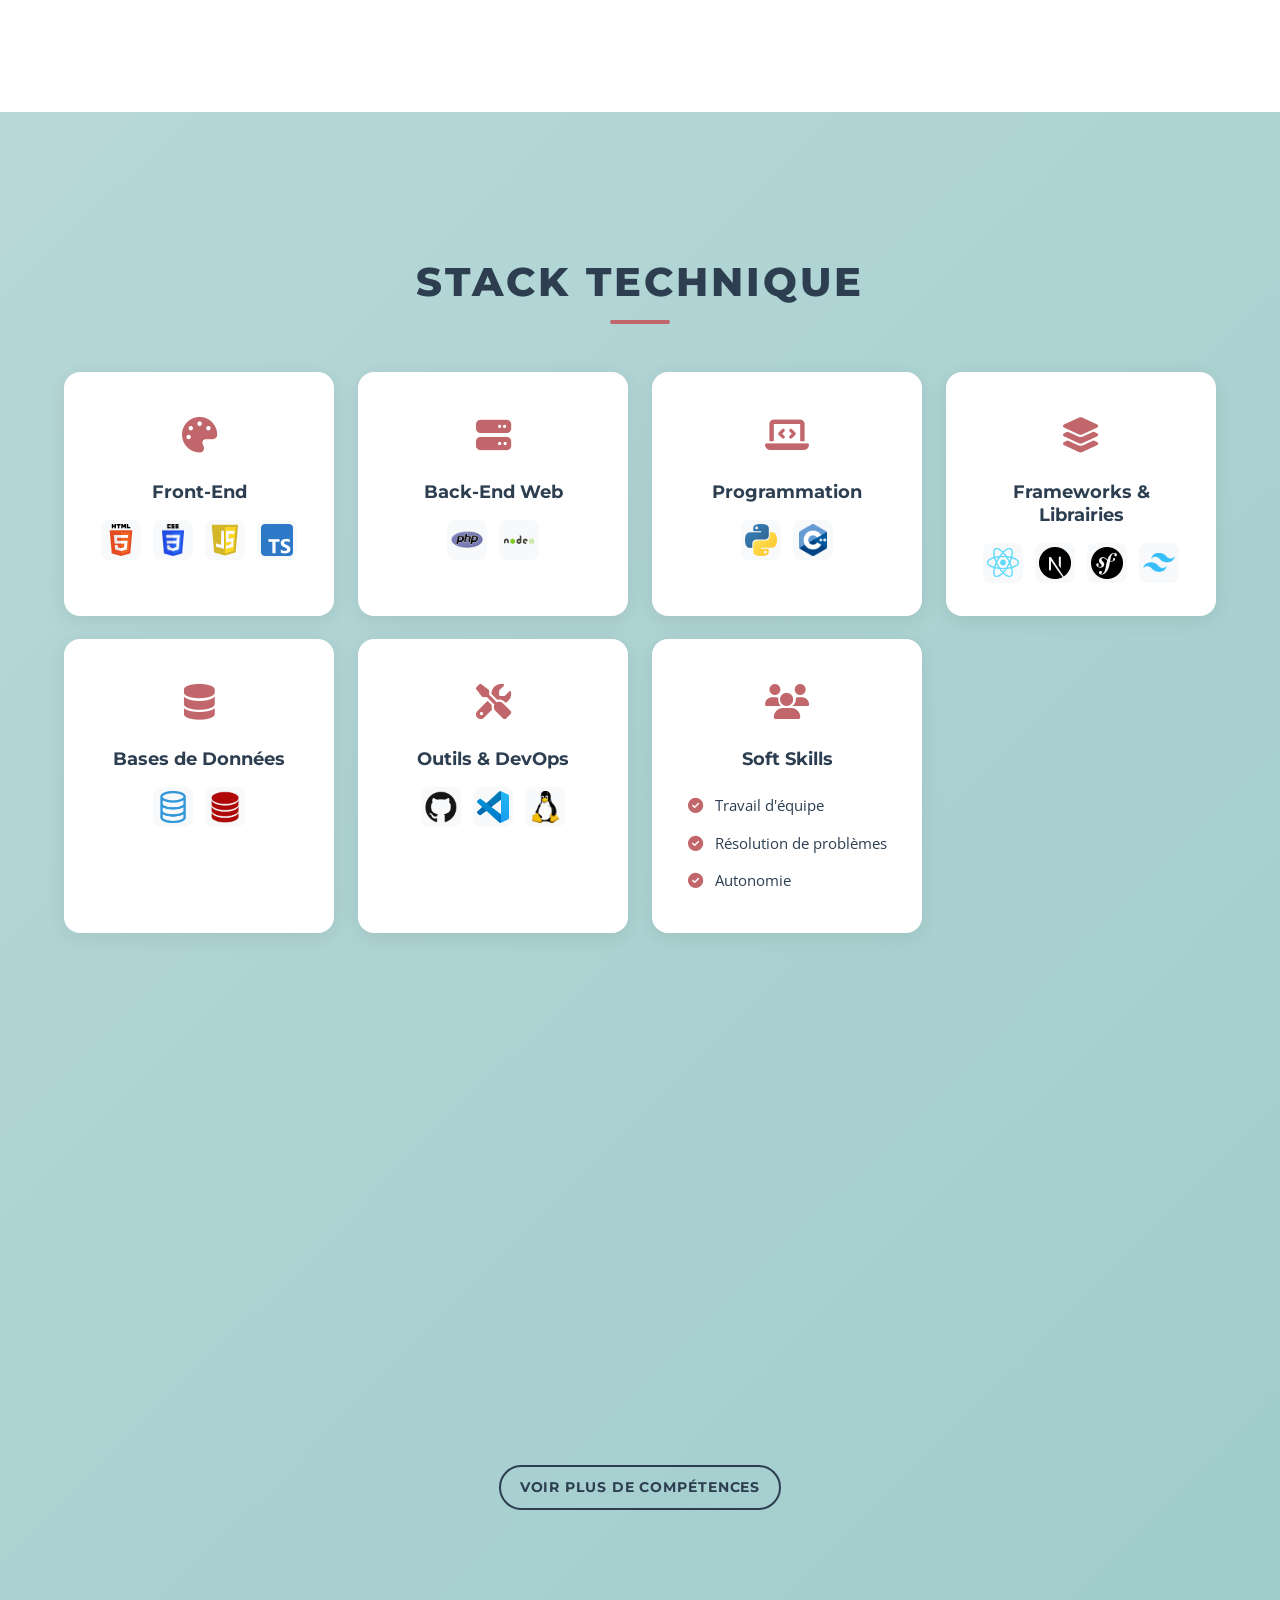
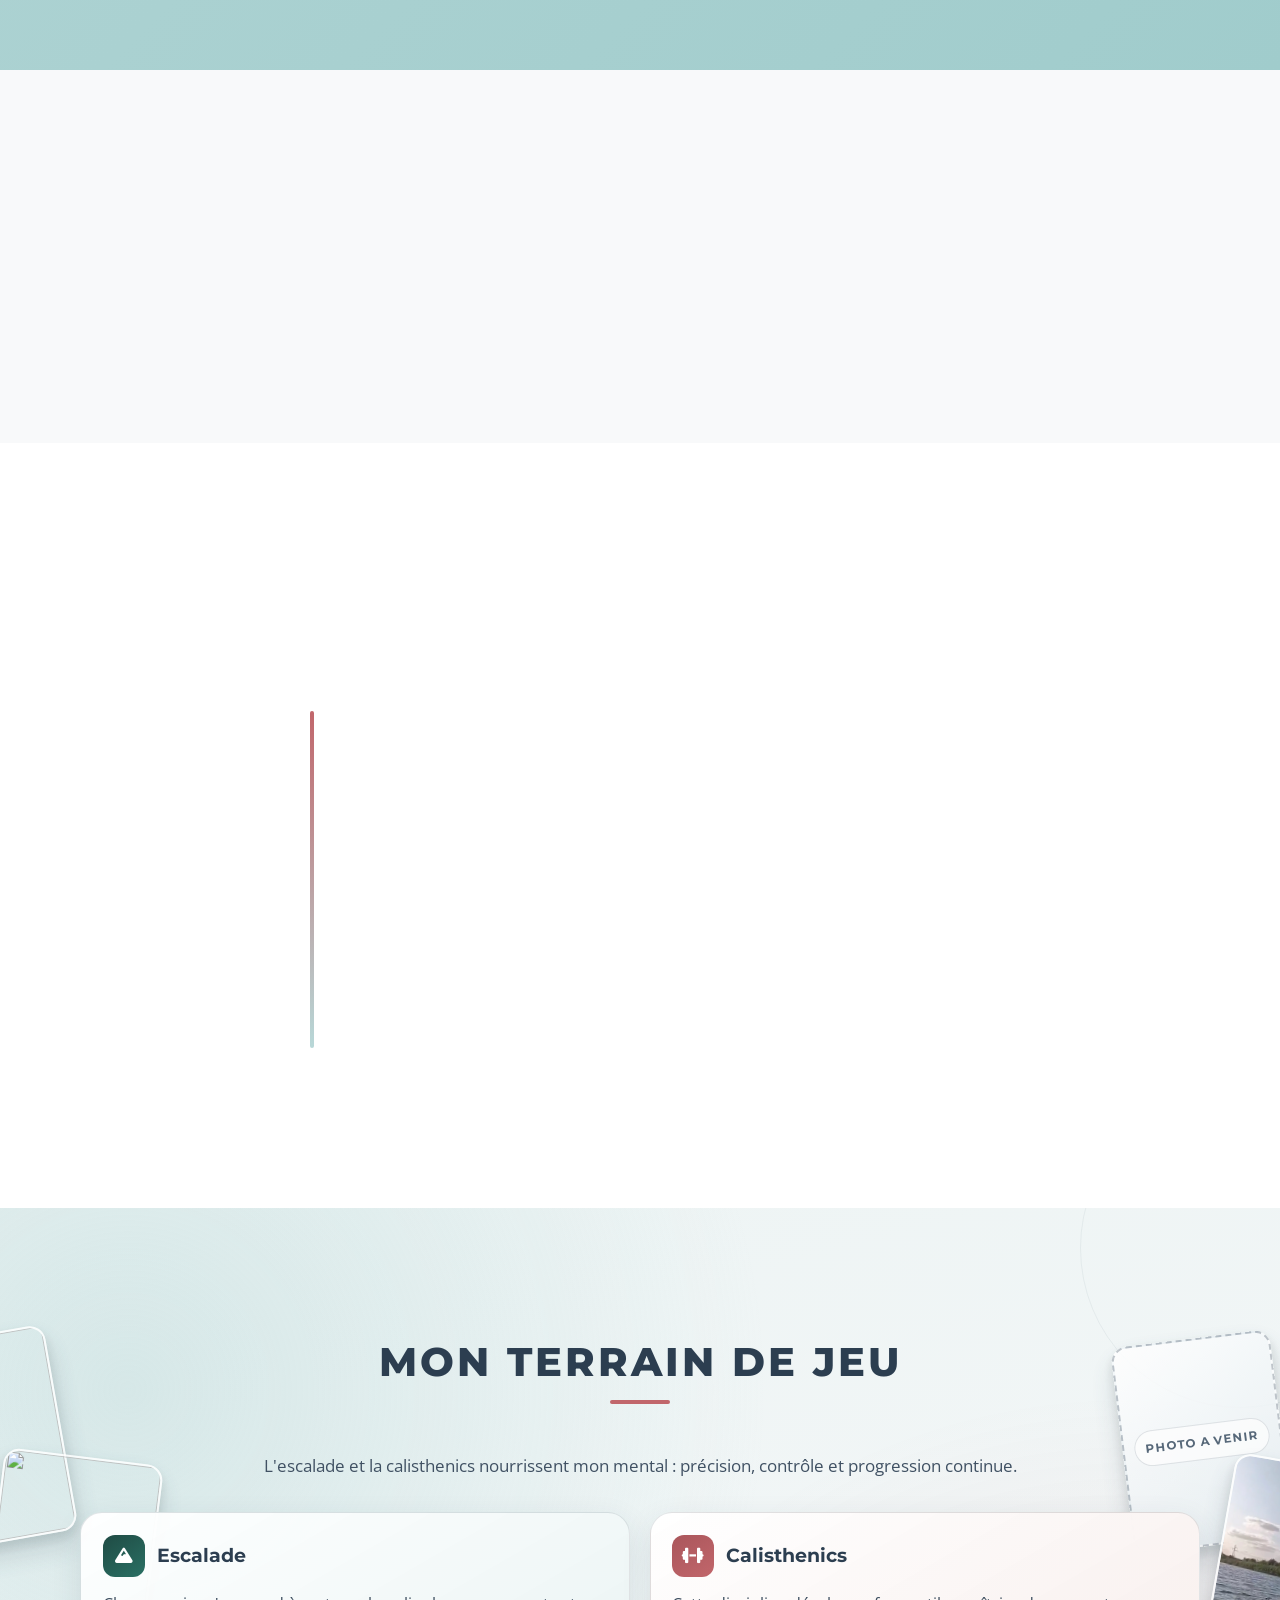
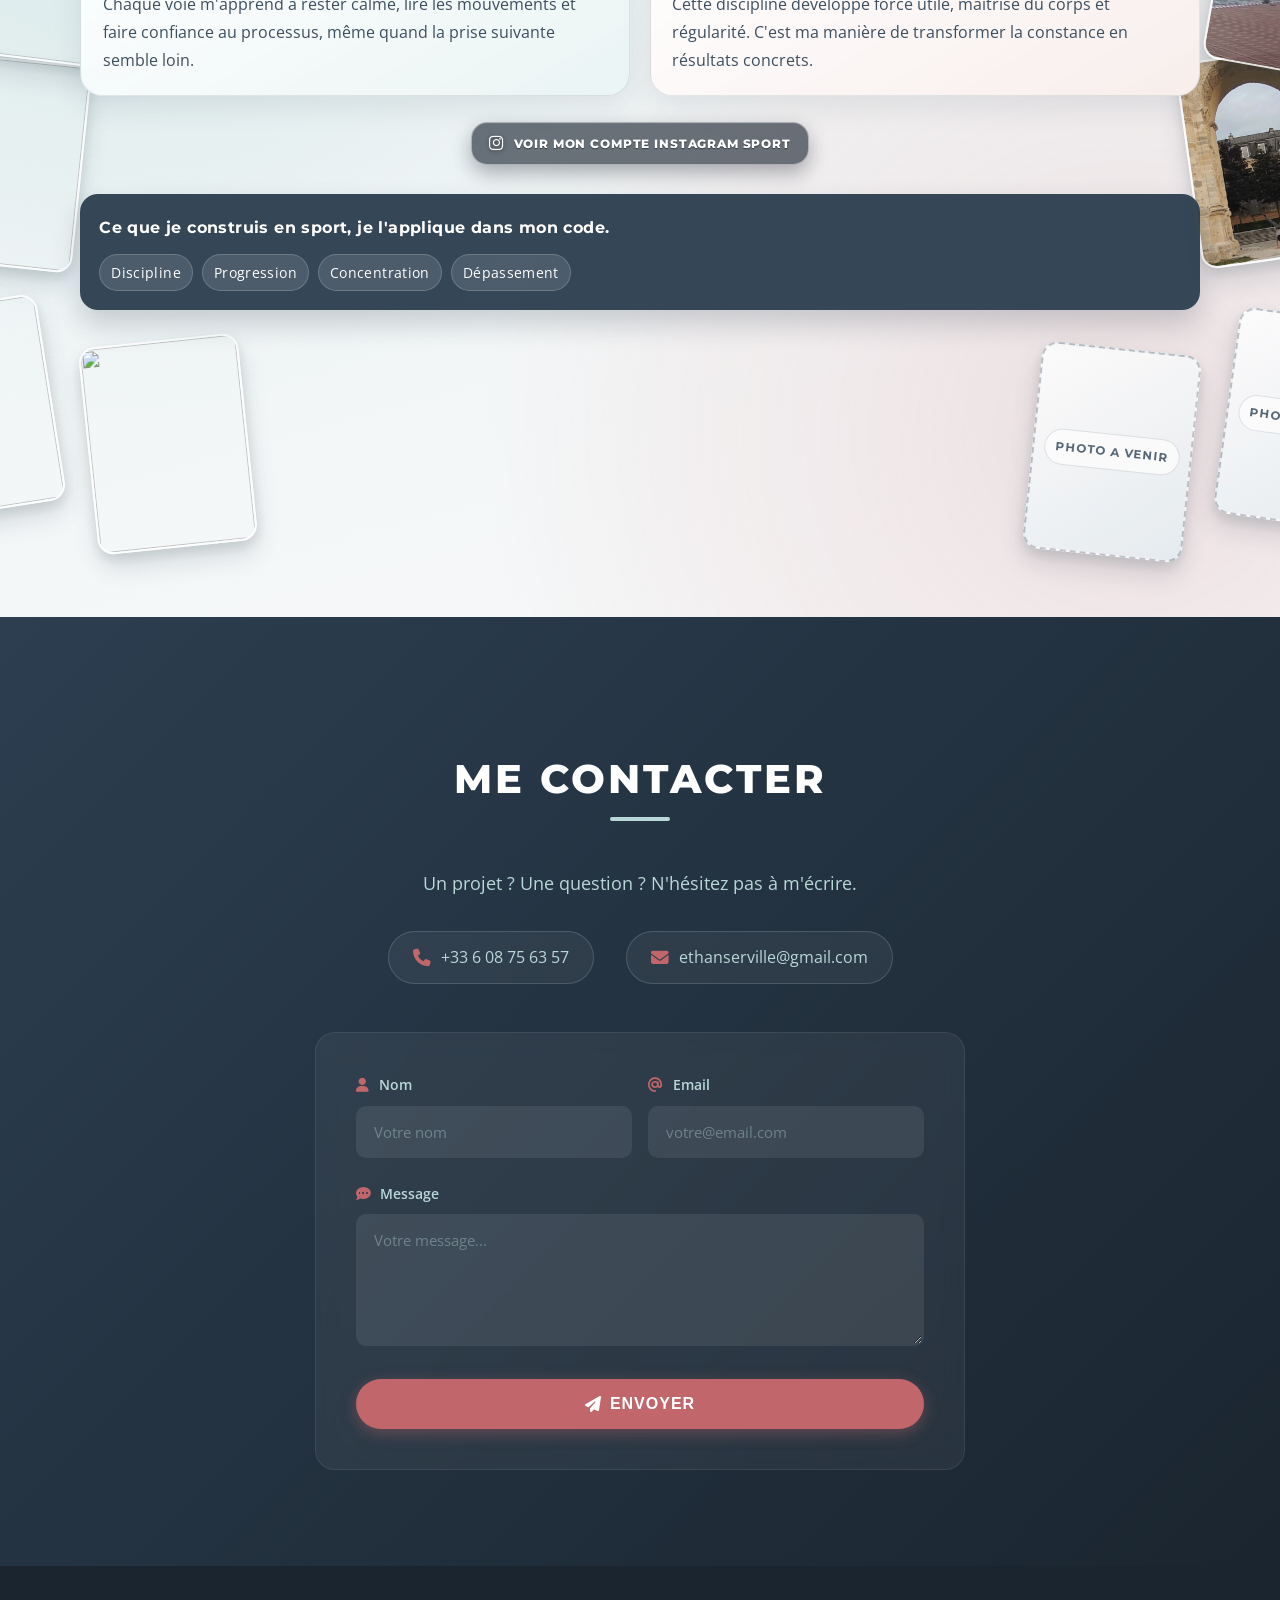
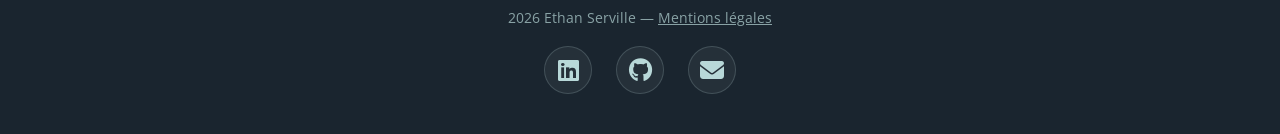
==== commit 6112ccbb: "." ====
--- a/index.html
+++ b/index.html
@@ -155,6 +155,11 @@
     <main>
       <!-- ===== HERO ===== -->
       <section id="accueil" class="hero">
+        <div class="hero-energy-bg" aria-hidden="true">
+          <span class="hero-glow glow-1"></span>
+          <span class="hero-glow glow-2"></span>
+          <div class="hero-particles"></div>
+        </div>
         <div class="hero-content reveal">
           <p class="hero-greeting">Ethan Serville</p>
           <h1>
@@ -178,6 +183,27 @@
               ><i class="fas fa-file-arrow-down"></i>
               <span data-i18n="hero.cta.cv">Télécharger mon CV</span></a
             >
+          </div>
+          <div class="socials">
+            <a
+              href="https://linkedin.com/in/ethan-serville"
+              target="_blank"
+              rel="noopener"
+              aria-label="LinkedIn"
+            >
+              <i class="fab fa-linkedin"></i>
+            </a>
+            <a
+              href="https://github.com/EthanS0107"
+              target="_blank"
+              rel="noopener"
+              aria-label="GitHub"
+            >
+              <i class="fab fa-github"></i>
+            </a>
+            <a href="mailto:ethanserville@gmail.com" aria-label="Email">
+              <i class="fas fa-envelope"></i>
+            </a>
           </div>
         </div>
         <a
--- a/style.css
+++ b/style.css
@@ -231,6 +231,12 @@
 }
 .projects-grid .reveal:nth-child(3) {
   transition-delay: 0.3s;
+}
+
+/* Keep stagger on first reveal, then remove delay for hover responsiveness. */
+.skills-grid .skill-card.reveal.active,
+.projects-grid .project-card.reveal.active {
+  transition-delay: 0s;
 }
 
 /* ============================================
@@ -436,6 +442,10 @@
    HERO SECTION
    ============================================ */
 .hero {
+  --hero-pointer-x: 0px;
+  --hero-pointer-y: 0px;
+  --hero-pointer-rx: 0deg;
+  --hero-pointer-ry: 0deg;
   min-height: 100vh;
   background: linear-gradient(
     135deg,
@@ -476,6 +486,87 @@
   animation: heroFloat 20s ease-in-out infinite;
 }
 
+.hero-energy-bg {
+  position: absolute;
+  inset: 0;
+  z-index: 1;
+  pointer-events: none;
+  overflow: hidden;
+}
+
+.hero-glow {
+  position: absolute;
+  border-radius: 50%;
+  filter: blur(12px);
+  opacity: 0.45;
+  transition: transform 0.22s ease-out;
+  animation: energyPulse 10s ease-in-out infinite;
+}
+
+.hero-glow.glow-1 {
+  width: clamp(220px, 34vw, 420px);
+  height: clamp(220px, 34vw, 420px);
+  top: 12%;
+  left: -6%;
+  background: radial-gradient(
+    circle,
+    rgba(184, 216, 216, 0.28) 0%,
+    rgba(184, 216, 216, 0.05) 55%,
+    transparent 75%
+  );
+  transform: translate3d(
+      calc(var(--hero-pointer-x) * -0.16),
+      calc(var(--hero-pointer-y) * -0.16),
+      0
+    )
+    rotate(calc(var(--hero-pointer-ry) * -0.35));
+}
+
+.hero-glow.glow-2 {
+  width: clamp(260px, 36vw, 440px);
+  height: clamp(260px, 36vw, 440px);
+  right: -8%;
+  bottom: 8%;
+  background: radial-gradient(
+    circle,
+    rgba(193, 102, 107, 0.26) 0%,
+    rgba(193, 102, 107, 0.05) 58%,
+    transparent 76%
+  );
+  transform: translate3d(
+      calc(var(--hero-pointer-x) * 0.2),
+      calc(var(--hero-pointer-y) * 0.2),
+      0
+    )
+    rotate(calc(var(--hero-pointer-rx) * 0.4));
+  animation-delay: -3.5s;
+}
+
+.hero-particles {
+  position: absolute;
+  inset: 0;
+}
+
+.hero-particle {
+  position: absolute;
+  left: var(--particle-x, 50%);
+  top: var(--particle-y, 50%);
+  width: var(--particle-size, 4px);
+  height: var(--particle-size, 4px);
+  border-radius: 50%;
+  background: rgba(184, 216, 216, 0.95);
+  box-shadow: 0 0 12px rgba(184, 216, 216, 0.35);
+  opacity: var(--particle-alpha, 0.5);
+  transition: transform 0.2s ease-out;
+  transform: translate3d(
+    calc(var(--hero-pointer-x) * var(--particle-factor, 0.14)),
+    calc(var(--hero-pointer-y) * var(--particle-factor, 0.14)),
+    0
+  );
+  animation: particleBlink var(--particle-duration, 6s) ease-in-out infinite;
+  animation-delay: var(--particle-delay, 0s);
+}
+
 @keyframes heroFloat {
   0%,
   100% {
@@ -486,6 +577,33 @@
   }
   66% {
     transform: translate(-20px, 20px) rotate(-1deg);
+  }
+}
+
+@keyframes energyPulse {
+  0%,
+  100% {
+    transform: translate3d(0, 0, 0) scale(1);
+    opacity: 0.34;
+  }
+  50% {
+    transform: translate3d(0, -12px, 0) scale(1.08);
+    opacity: 0.54;
+  }
+}
+
+@keyframes particleBlink {
+  0% {
+    opacity: calc(var(--particle-alpha, 0.5) * 0.45);
+    box-shadow: 0 0 8px rgba(184, 216, 216, 0.2);
+  }
+  50% {
+    opacity: var(--particle-alpha, 0.5);
+    box-shadow: 0 0 14px rgba(184, 216, 216, 0.45);
+  }
+  100% {
+    opacity: calc(var(--particle-alpha, 0.5) * 0.45);
+    box-shadow: 0 0 8px rgba(184, 216, 216, 0.2);
   }
 }
 
@@ -552,6 +670,7 @@
   gap: 1rem;
   justify-content: center;
   flex-wrap: wrap;
+  margin-bottom: 70px;
 }
 
 /* Buttons */
@@ -651,6 +770,22 @@
   }
   60% {
     transform: translateX(-50%) translateY(-6px);
+  }
+}
+
+@media (prefers-reduced-motion: reduce) {
+  .hero::before,
+  .hero-glow,
+  .hero-particle,
+  .scroll-indicator {
+    animation: none !important;
+  }
+
+  .hero {
+    --hero-pointer-x: 0px;
+    --hero-pointer-y: 0px;
+    --hero-pointer-rx: 0deg;
+    --hero-pointer-ry: 0deg;
   }
 }
 
@@ -1157,10 +1292,16 @@
   border-radius: 16px;
   box-shadow: 0 4px 20px var(--Shadow-Light);
   text-align: center;
-  transition: all var(--transition-base);
+  transition:
+    transform 0.24s ease,
+    box-shadow 0.24s ease,
+    border-color 0.24s ease;
   border: 1px solid transparent;
   position: relative;
   overflow: hidden;
+  transform: translate3d(0, 0, 0);
+  backface-visibility: hidden;
+  will-change: transform;
 }
 
 .skill-card::before {
@@ -1185,7 +1326,7 @@
 }
 
 .skill-card:hover {
-  transform: translateY(-8px);
+  transform: translate3d(0, -8px, 0);
   box-shadow: 0 12px 40px var(--Shadow-Medium);
   border-color: rgba(193, 102, 107, 0.15);
 }
@@ -1223,7 +1364,9 @@
   border-radius: 8px;
   padding: 4px;
   background: var(--Off-White);
-  transition: all var(--transition-base);
+  transition:
+    transform 0.2s ease,
+    box-shadow 0.2s ease;
   cursor: default;
 }
 
@@ -1328,10 +1471,13 @@
   cursor: pointer;
   display: flex;
   flex-direction: column;
+  transform: translate3d(0, 0, 0);
+  backface-visibility: hidden;
+  will-change: transform;
 }
 
 .portfolio-card:hover {
-  transform: translateY(-3px);
+  transform: translate3d(0, -3px, 0);
   box-shadow: 0 12px 30px var(--Shadow-Medium);
   border-color: rgba(193, 102, 107, 0.35);
 }
@@ -1735,11 +1881,18 @@
   border-radius: 16px;
   overflow: hidden;
   box-shadow: 0 4px 20px var(--Shadow-Light);
-  transition: all var(--transition-base);
+  transition:
+    transform 0.24s ease,
+    box-shadow 0.24s ease,
+    border-color 0.24s ease;
   display: flex;
   flex-direction: column;
   border: 1px solid transparent;
   height: 100%; /* S'assure de prendre la hauteur de la grille */
+  transform: translate3d(0, 0, 0);
+  backface-visibility: hidden;
+  will-change: transform;
+  contain: paint;
 }
 
 .project-carousel {
@@ -1908,9 +2061,8 @@
   gap: 0.45rem;
   padding: 0.45rem 0.7rem;
   border-radius: 999px;
-  background: rgba(22, 48, 43, 0.22);
-  backdrop-filter: blur(12px);
-  -webkit-backdrop-filter: blur(12px);
+  background: rgba(22, 48, 43, 0.46);
+  border: 1px solid rgba(255, 255, 255, 0.14);
   z-index: 2;
 }
 
@@ -1940,7 +2092,7 @@
 }
 
 .project-card:hover {
-  transform: translateY(-8px);
+  transform: translate3d(0, -8px, 0);
   box-shadow: 0 16px 48px var(--Shadow-Medium);
   border-color: rgba(193, 102, 107, 0.12);
 }
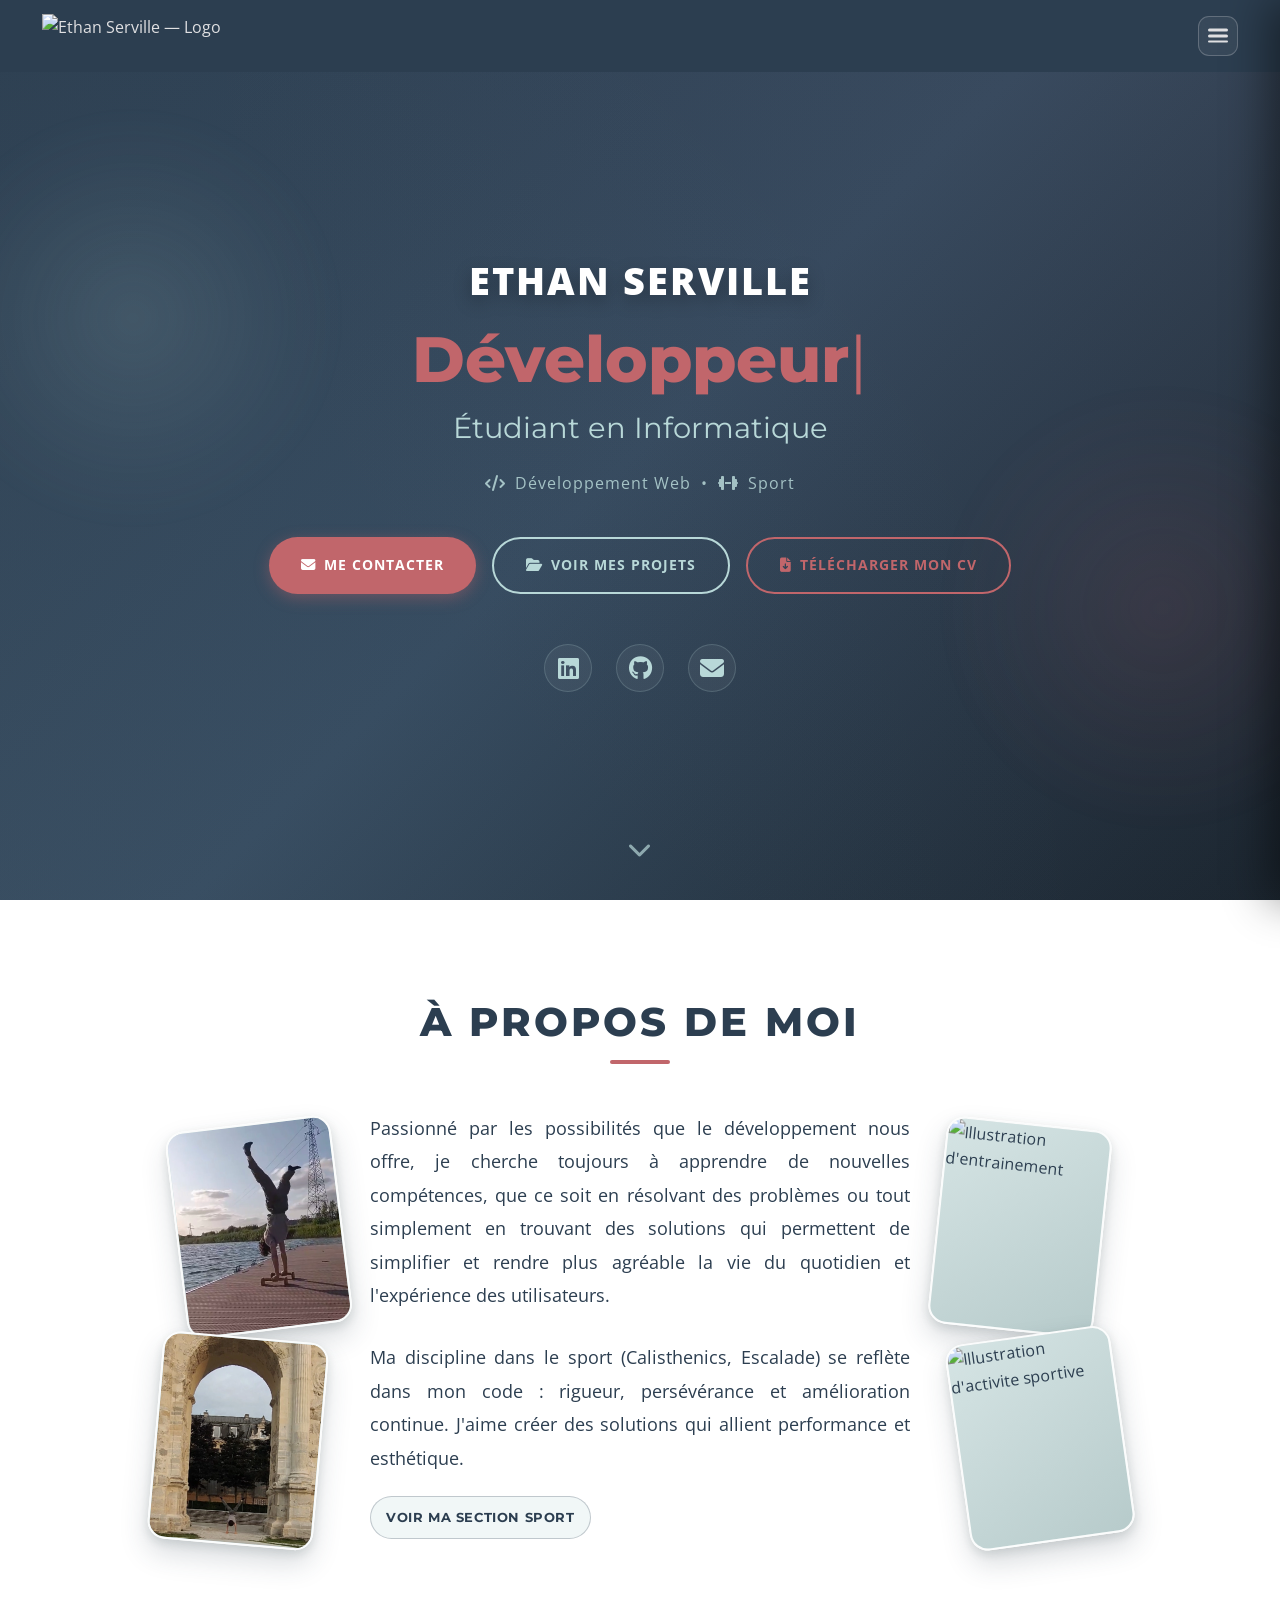
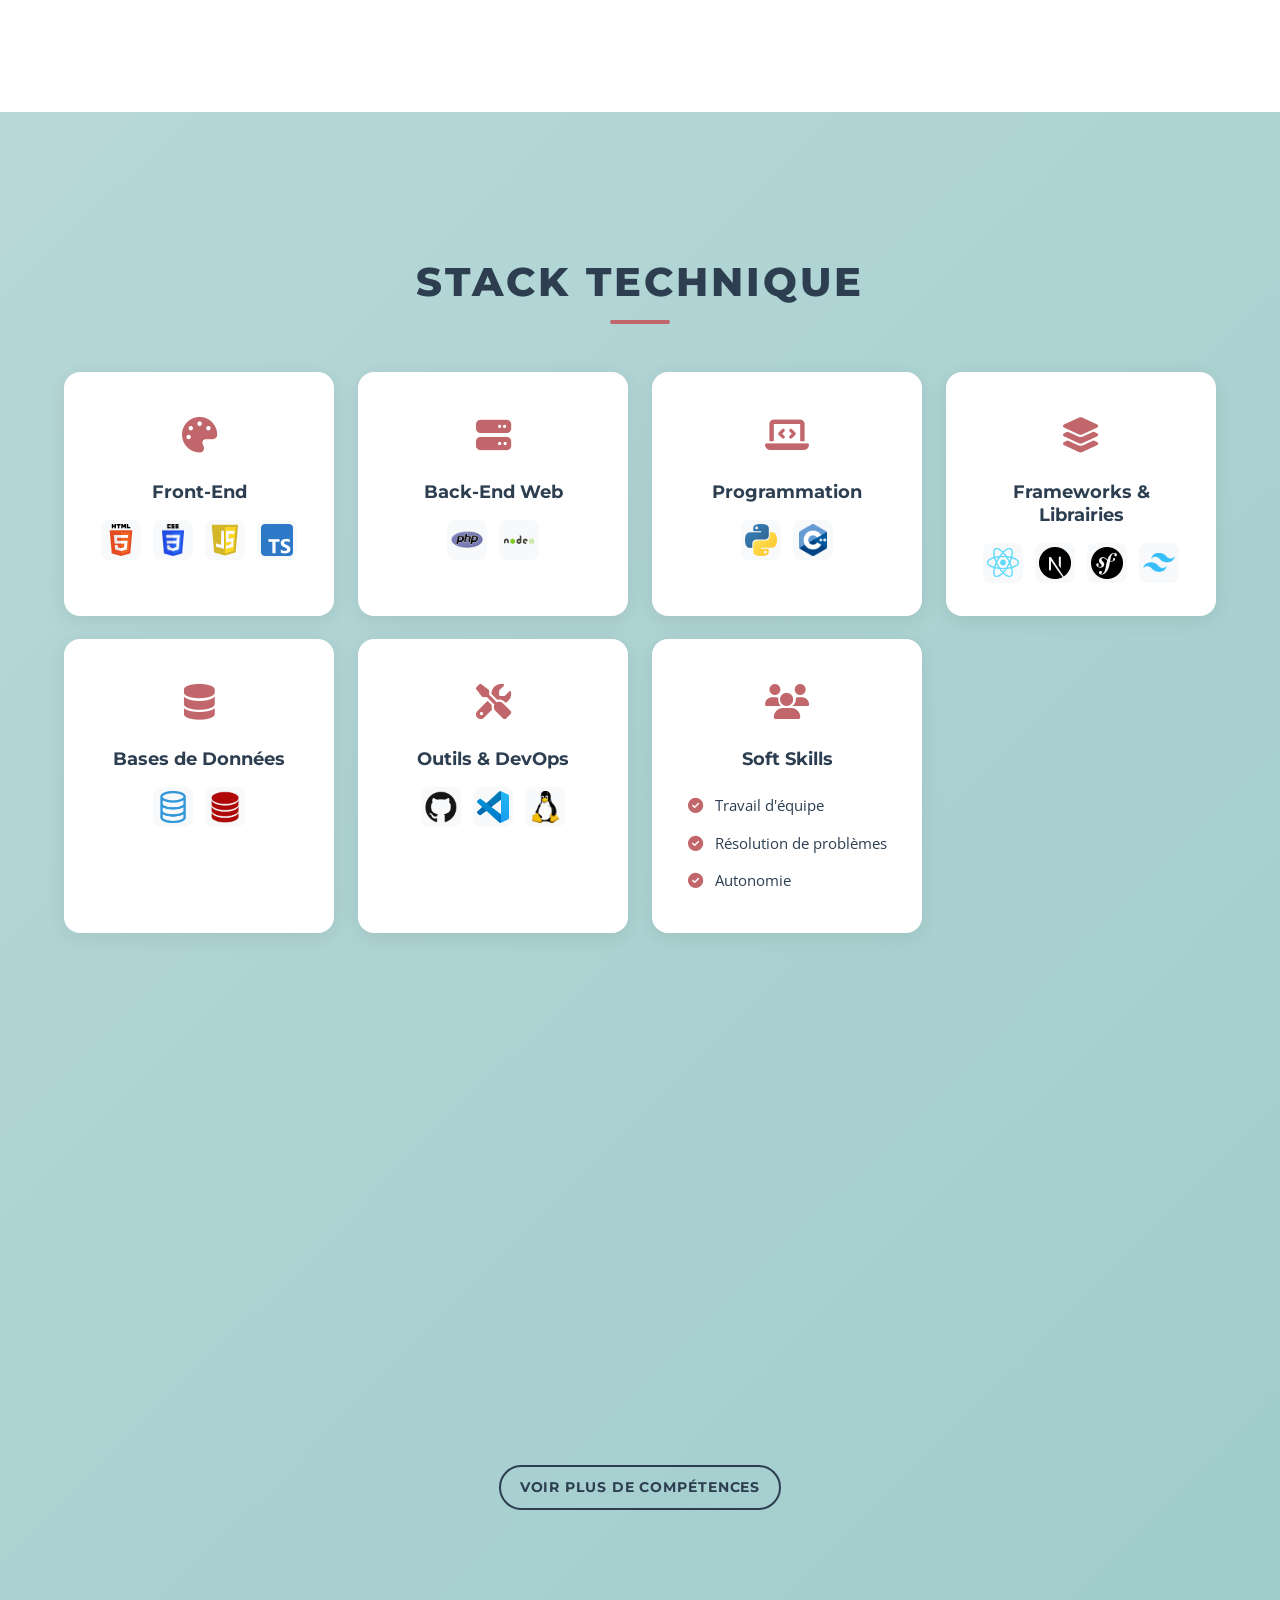
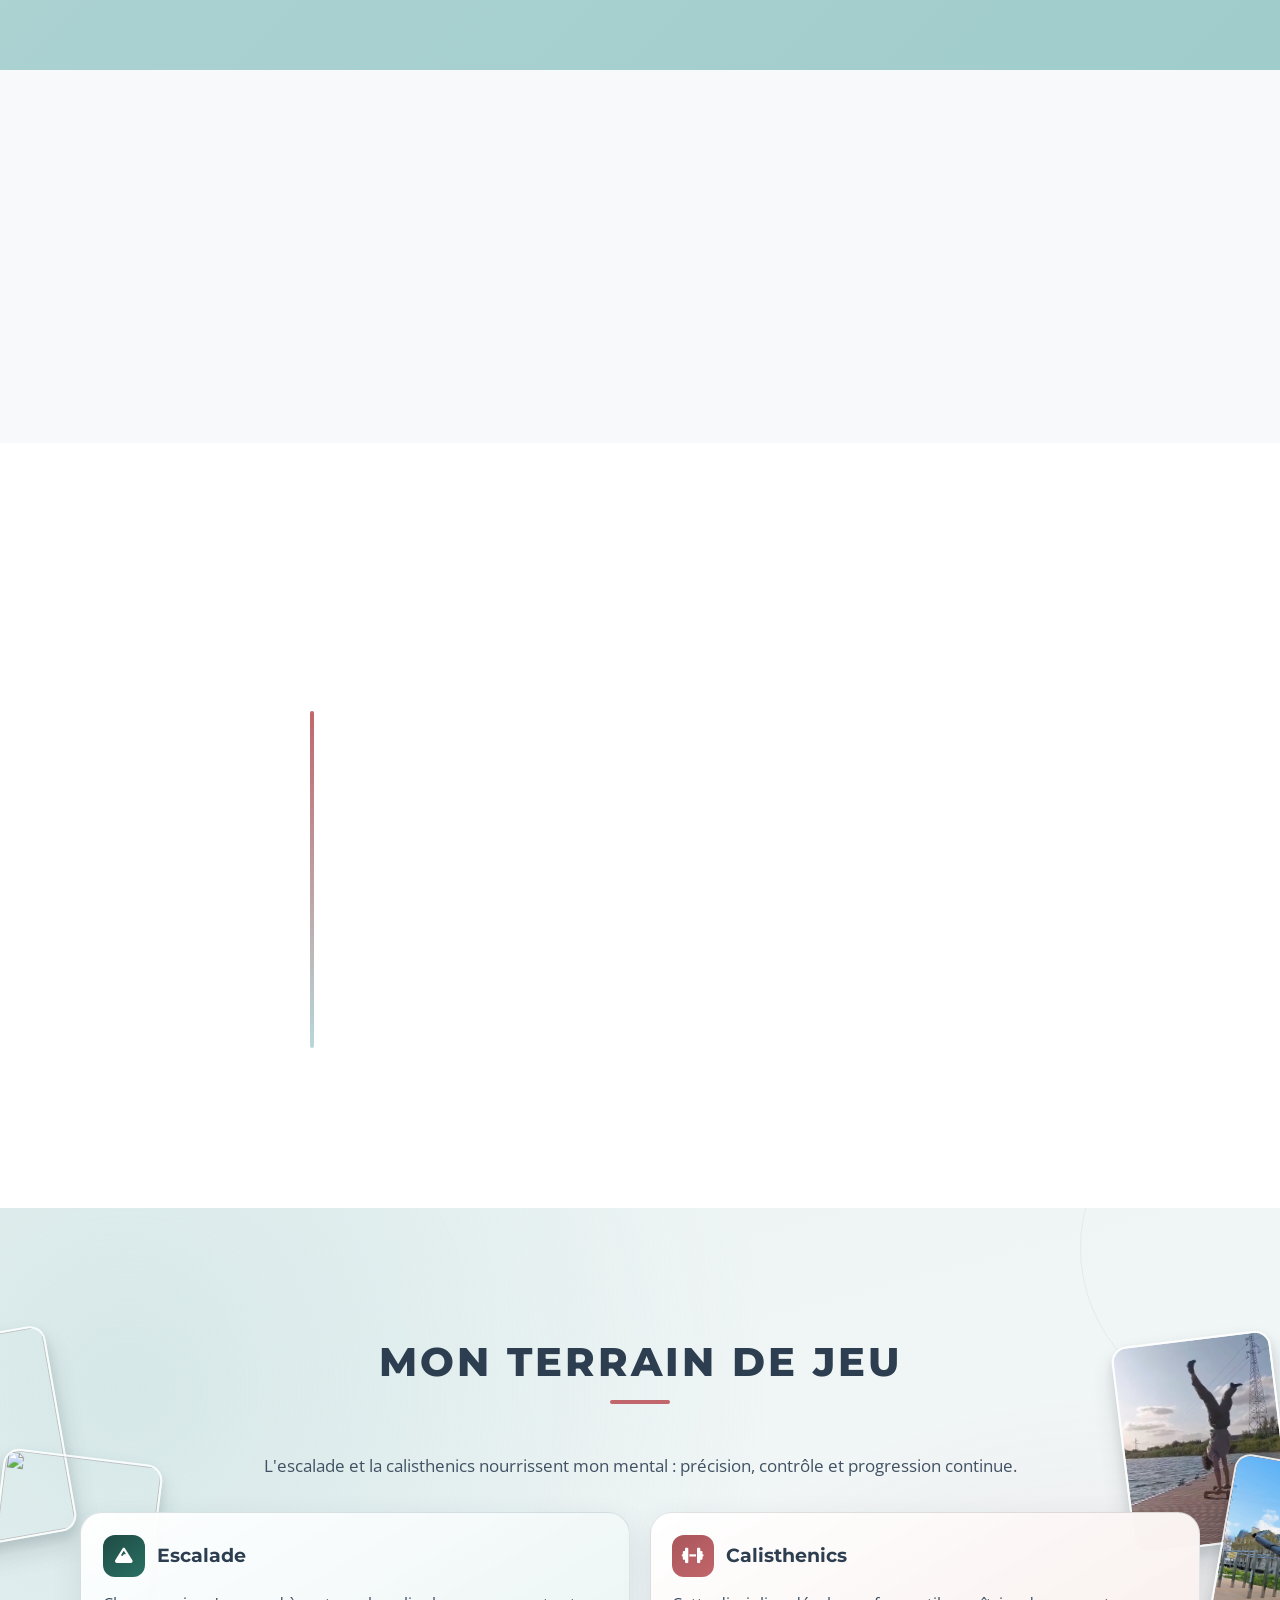
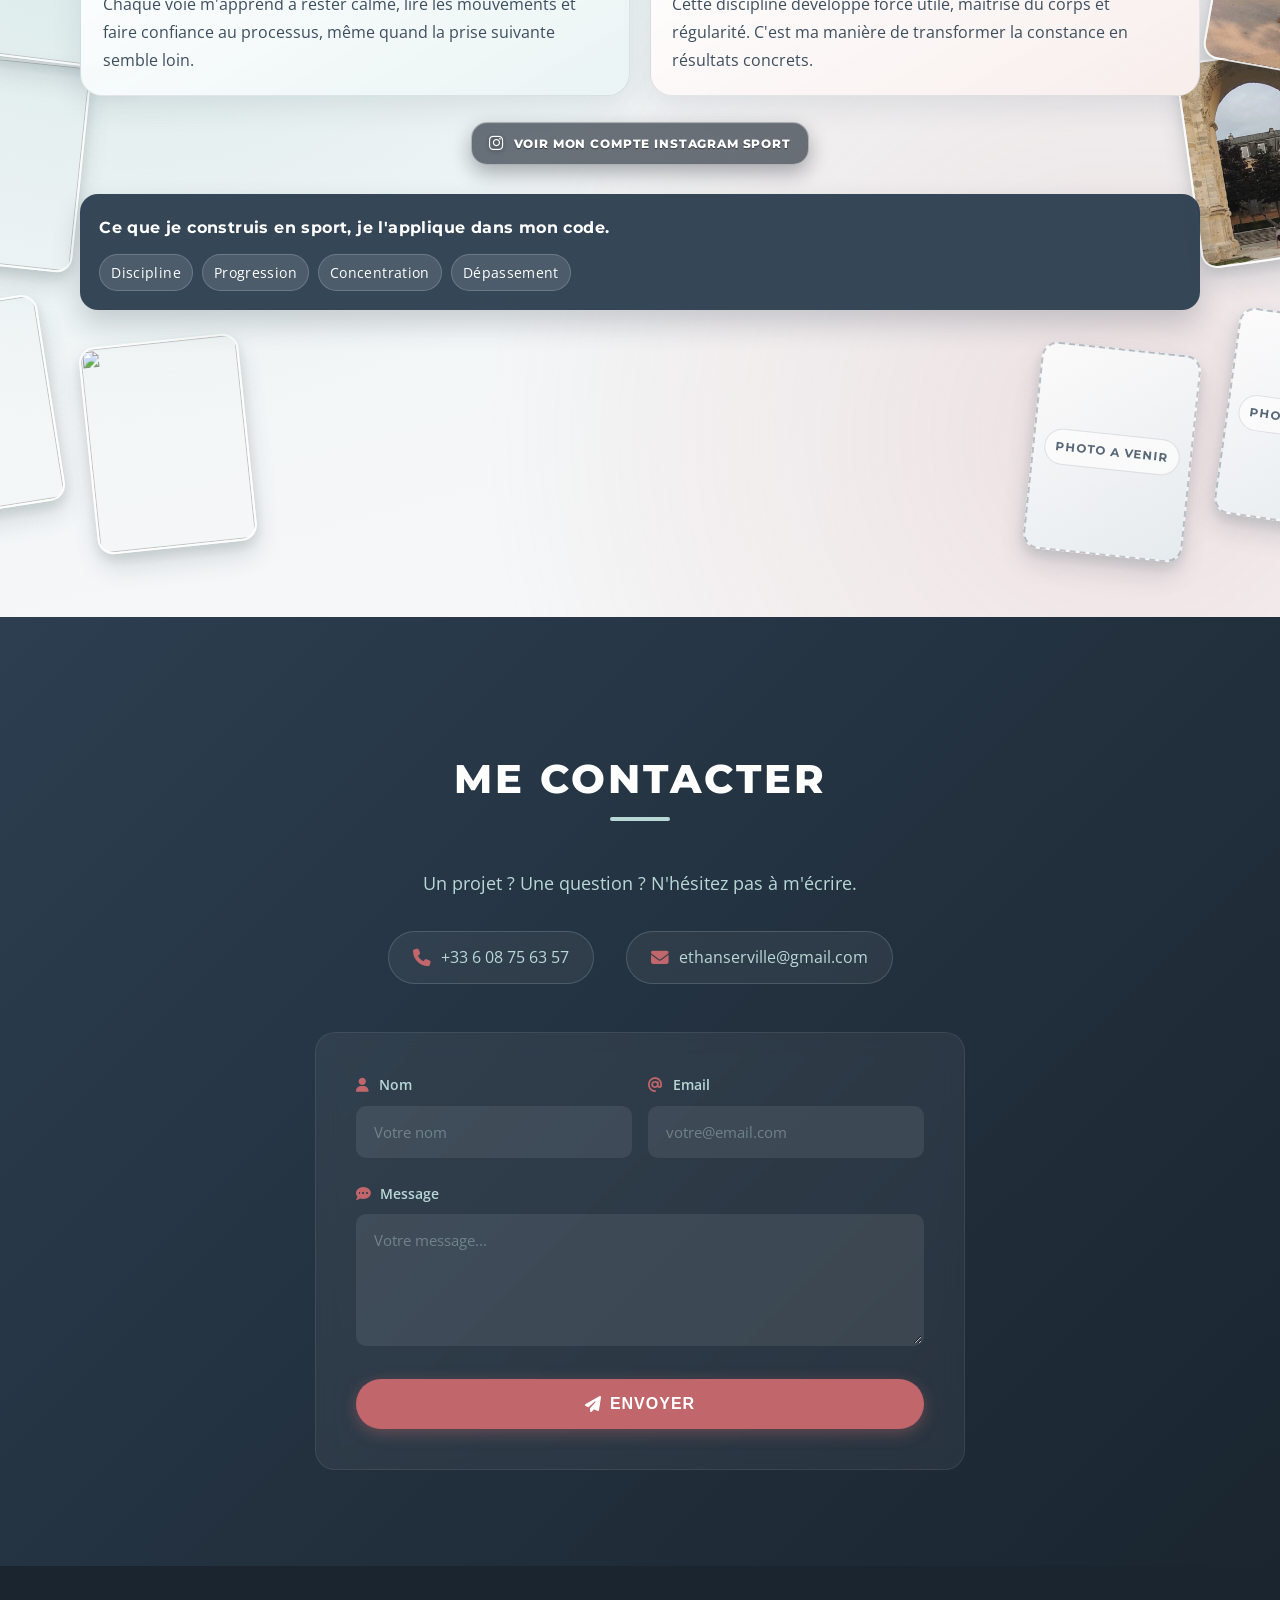
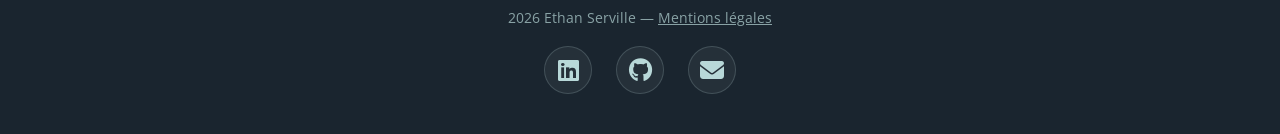
==== commit 918ff820: "." ====
--- a/index.html
+++ b/index.html
@@ -976,15 +976,15 @@
             <figure class="sport-shot sport-shot-2">
               <img src="assets/a-propos/block_2.jpg" alt="" loading="lazy" />
             </figure>
-            <figure class="sport-shot sport-shot-3 sport-shot-placeholder">
-              <span class="sport-shot-label">Photo a venir</span>
-            </figure>
-            <figure class="sport-shot sport-shot-4">
+            <figure class="sport-shot sport-shot-3">
               <img
                 src="assets/a-propos/handstand-1.jpg"
                 alt=""
                 loading="lazy"
               />
+            </figure>
+            <figure class="sport-shot sport-shot-4">
+              <img src="assets/a-propos/one-arme_1.jpg" alt="" loading="lazy" />
             </figure>
             <figure class="sport-shot sport-shot-5">
               <img
--- a/style.css
+++ b/style.css
@@ -428,8 +428,34 @@
   transform: translate(-50%, -50%) rotate(-45deg);
 }
 
+/* Affiché par défaut sur mobile/tablette, masqué sur desktop */
 .nav-lang-item {
   display: none;
+}
+
+@media screen and (max-width: 1060px) {
+  .nav-lang-item {
+    display: block;
+    width: 100%;
+    opacity: 0;
+    transform: translateX(30px);
+    transition:
+      opacity 0.35s ease,
+      transform 0.35s ease;
+    margin-bottom: 0.35rem;
+    order: -1;
+  }
+  .nav-links.nav-active .nav-lang-item {
+    opacity: 1;
+    transform: translateX(0);
+    transition-delay: 0.06s;
+  }
+  .lang-toggle-menu {
+    margin-top: 0;
+    width: calc(100% - 4.4rem);
+    justify-content: center;
+    display: flex;
+  }
 }
 
 .lang-toggle-menu {
@@ -670,7 +696,7 @@
   gap: 1rem;
   justify-content: center;
   flex-wrap: wrap;
-  margin-bottom: 70px;
+  margin-bottom: 50px;
 }
 
 /* Buttons */
@@ -2540,7 +2566,7 @@
 /* ============================================
    RESPONSIVE
    ============================================ */
-@media screen and (max-width: 1160px) and (min-width: 801px) {
+@media screen and (max-width: 1360px) and (min-width: 801px) {
   nav {
     padding: 0 3.25%;
     min-height: 72px;
@@ -2723,7 +2749,7 @@
   }
 }
 
-@media screen and (max-width: 1160px) and (min-width: 801px) and (orientation: landscape) {
+@media screen and (max-width: 1360px) and (min-width: 801px) and (orientation: landscape) {
   .nav-links {
     width: min(56vw, 380px);
     padding: 5.2rem 0 1.6rem;
@@ -2761,7 +2787,7 @@
   }
 }
 
-@media screen and (max-width: 1160px) and (min-width: 801px) and (orientation: portrait) {
+@media screen and (max-width: 1360px) and (min-width: 801px) and (orientation: portrait) {
   .nav-links {
     width: min(68vw, 470px);
     padding: 6.8rem 0 2.8rem;
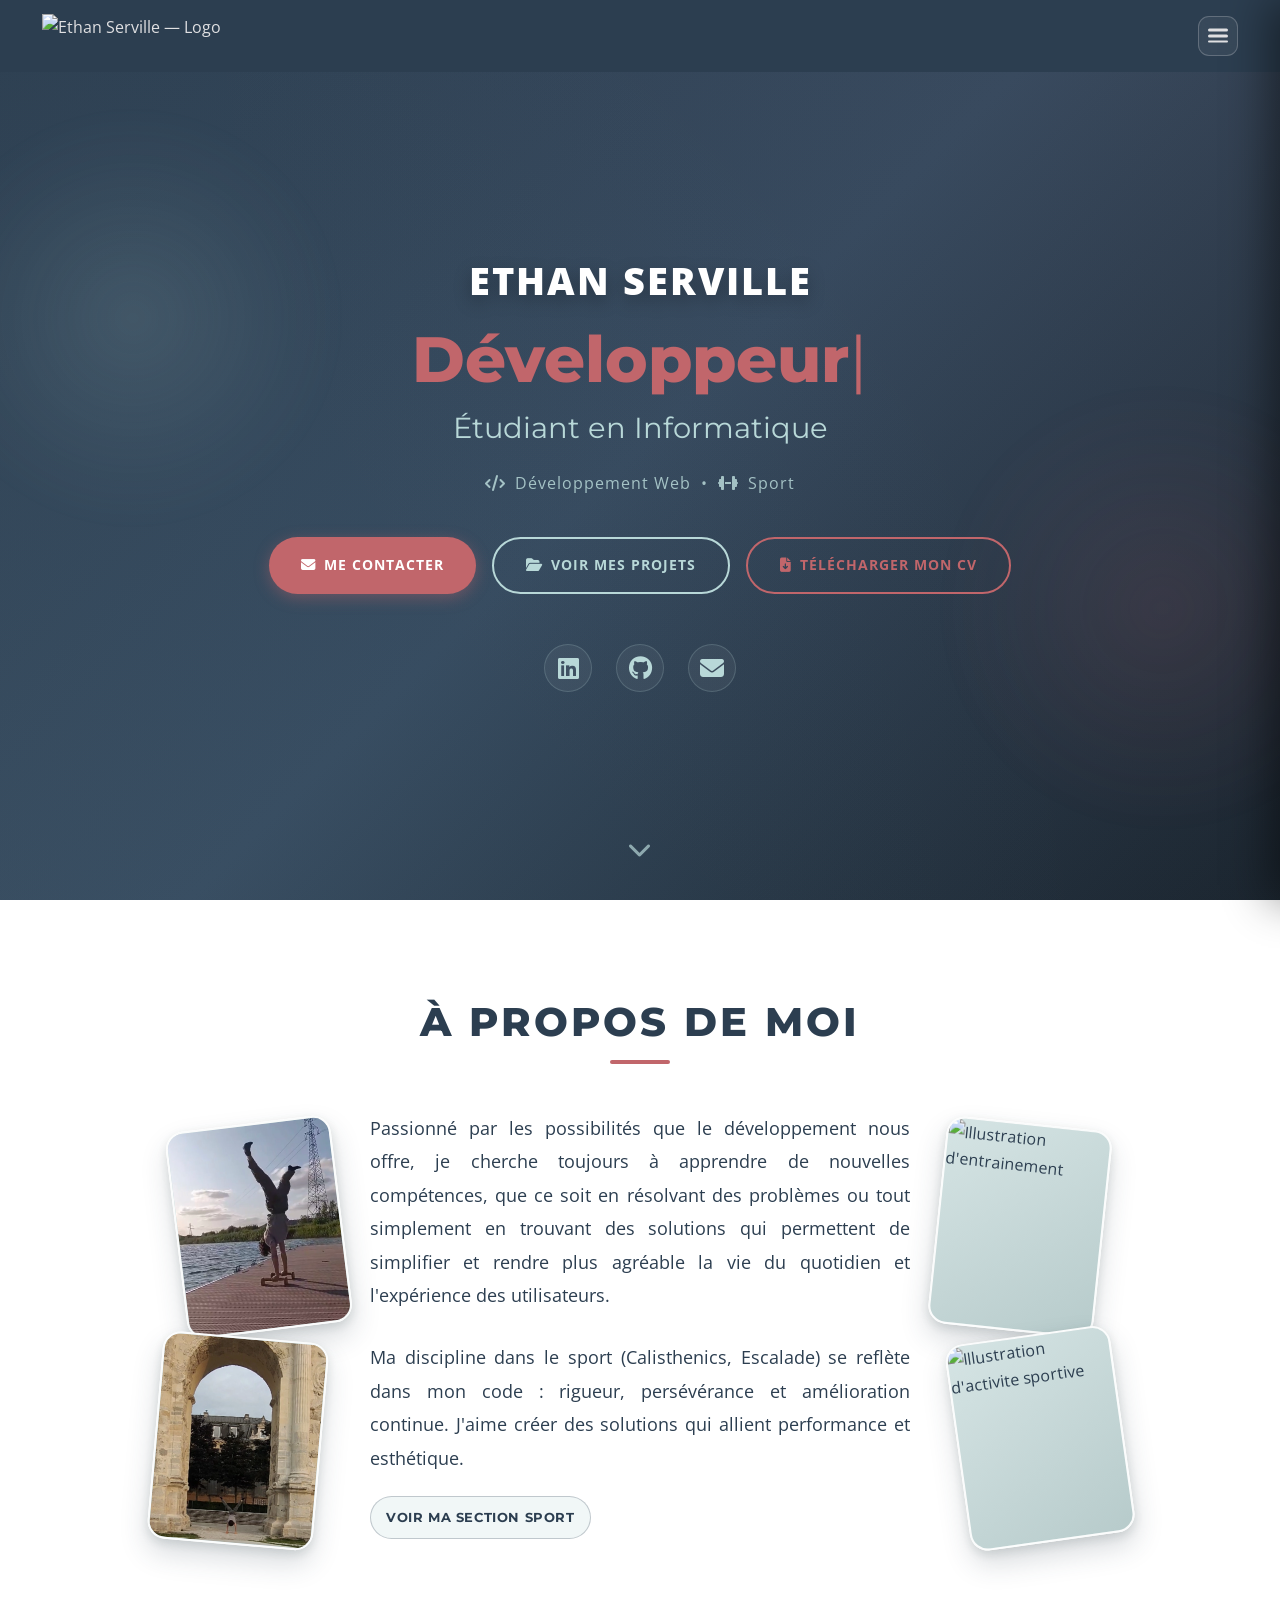
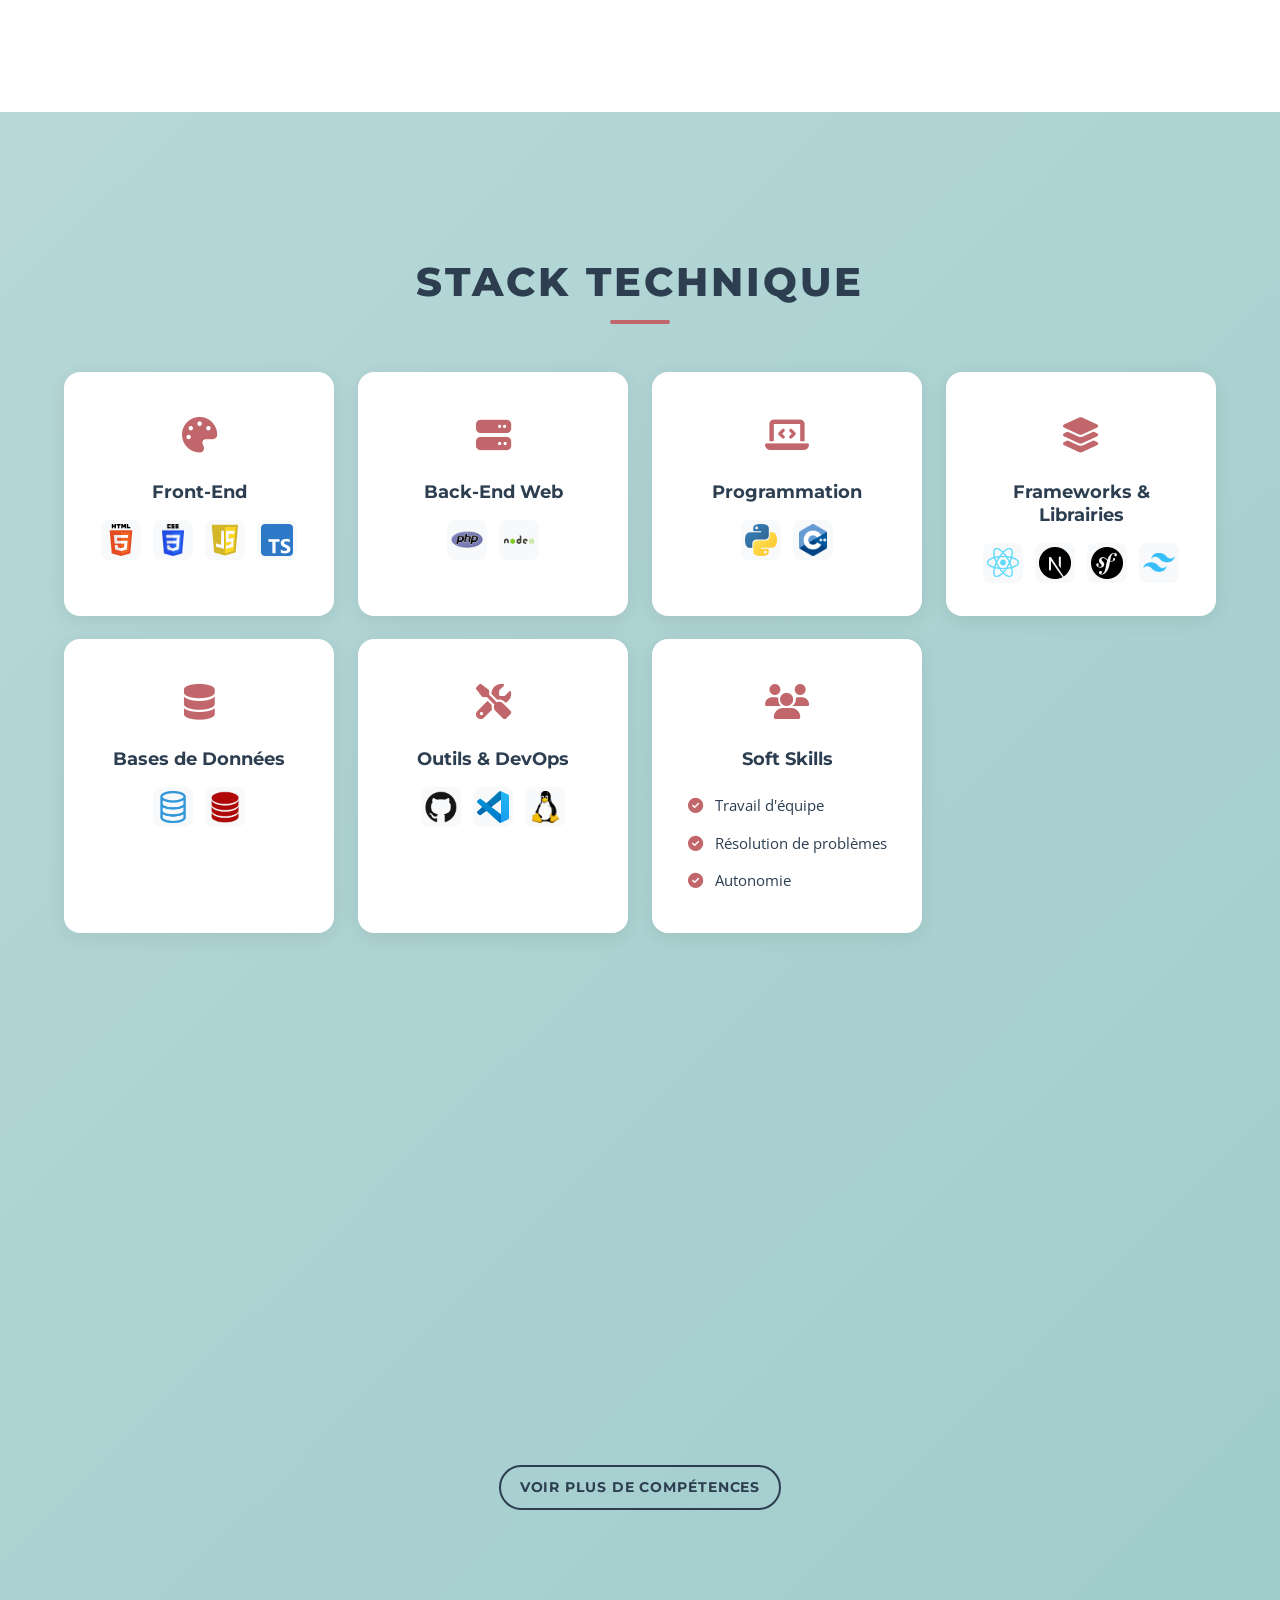
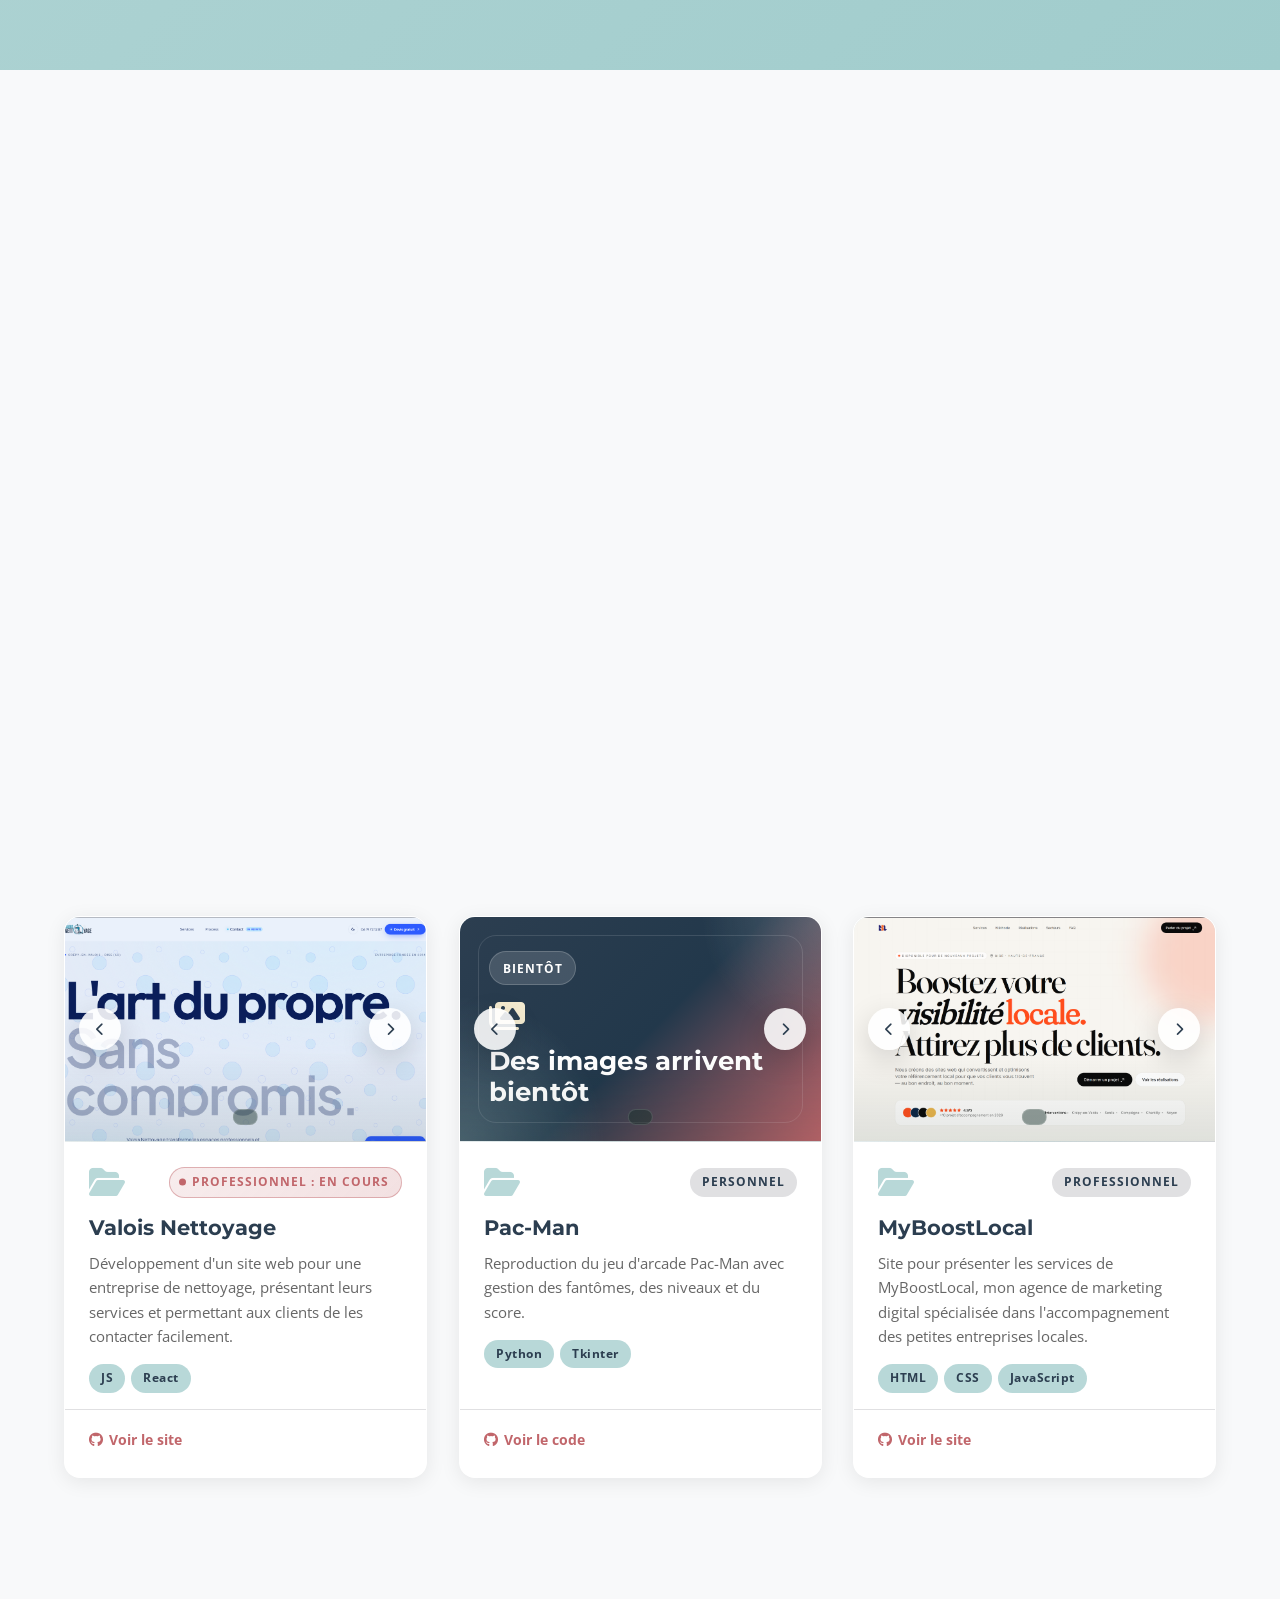
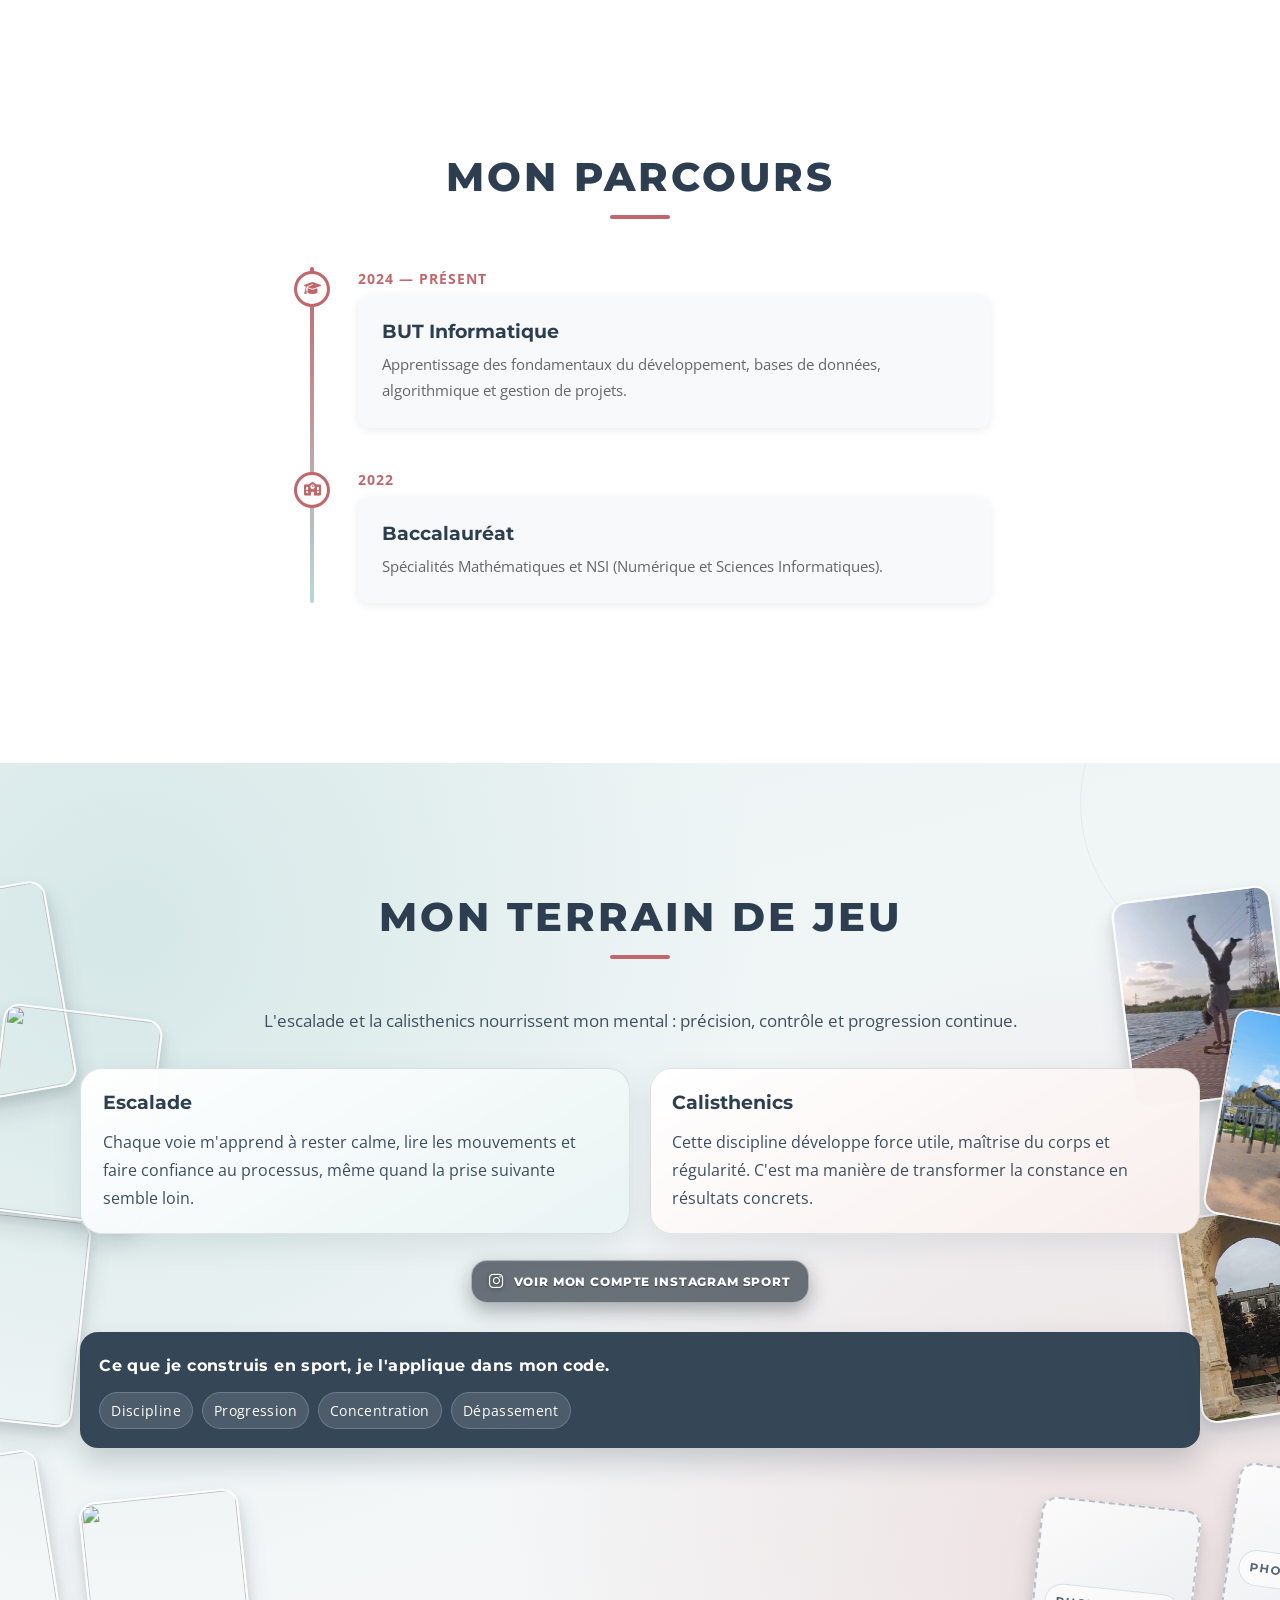
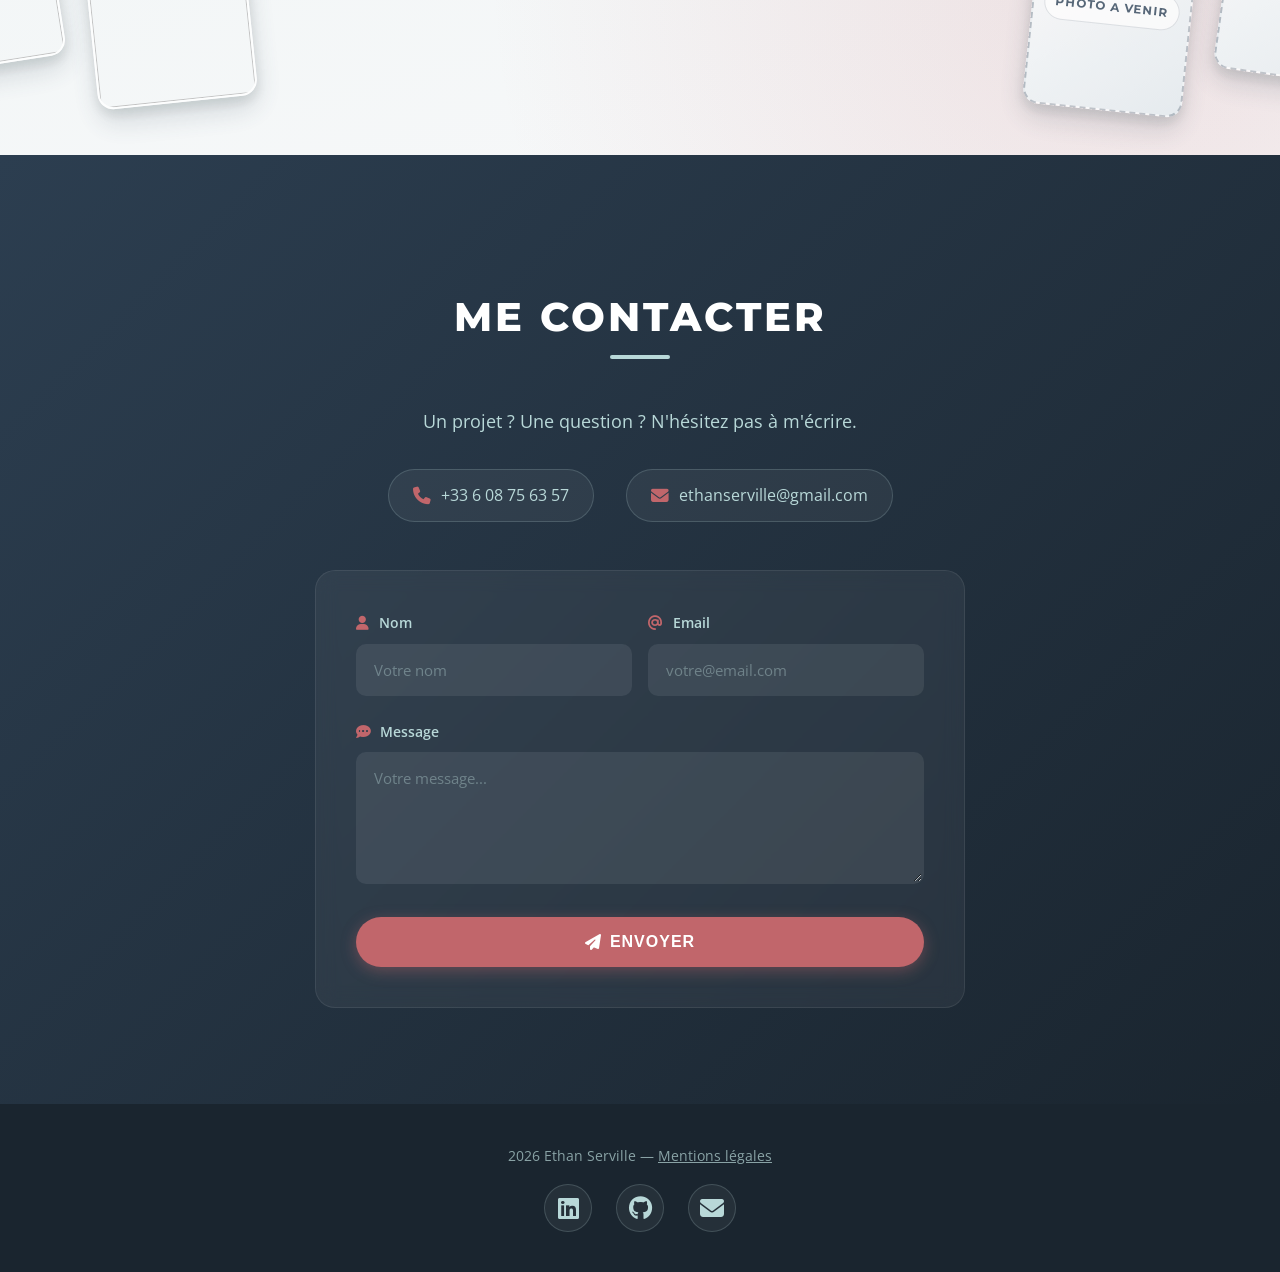
==== commit 866cd78f: "." ====
--- a/index.html
+++ b/index.html
@@ -1013,9 +1013,11 @@
           <div class="sport-layout">
             <article class="sport-card sport-card-climb reveal">
               <div class="sport-card-top">
+                <!--
                 <span class="sport-icon" aria-hidden="true"
                   ><i class="fas fa-mountain"></i
                 ></span>
+                -->
                 <h3 data-i18n="passion.climb.title">Escalade</h3>
               </div>
               <p data-i18n="passion.climb.desc">
@@ -1027,9 +1029,11 @@
 
             <article class="sport-card sport-card-calisthenics reveal">
               <div class="sport-card-top">
+                <!--
                 <span class="sport-icon" aria-hidden="true"
                   ><i class="fas fa-dumbbell"></i
                 ></span>
+                -->
                 <h3 data-i18n="passion.calisthenics.title">Calisthenics</h3>
               </div>
               <p data-i18n="passion.calisthenics.desc">
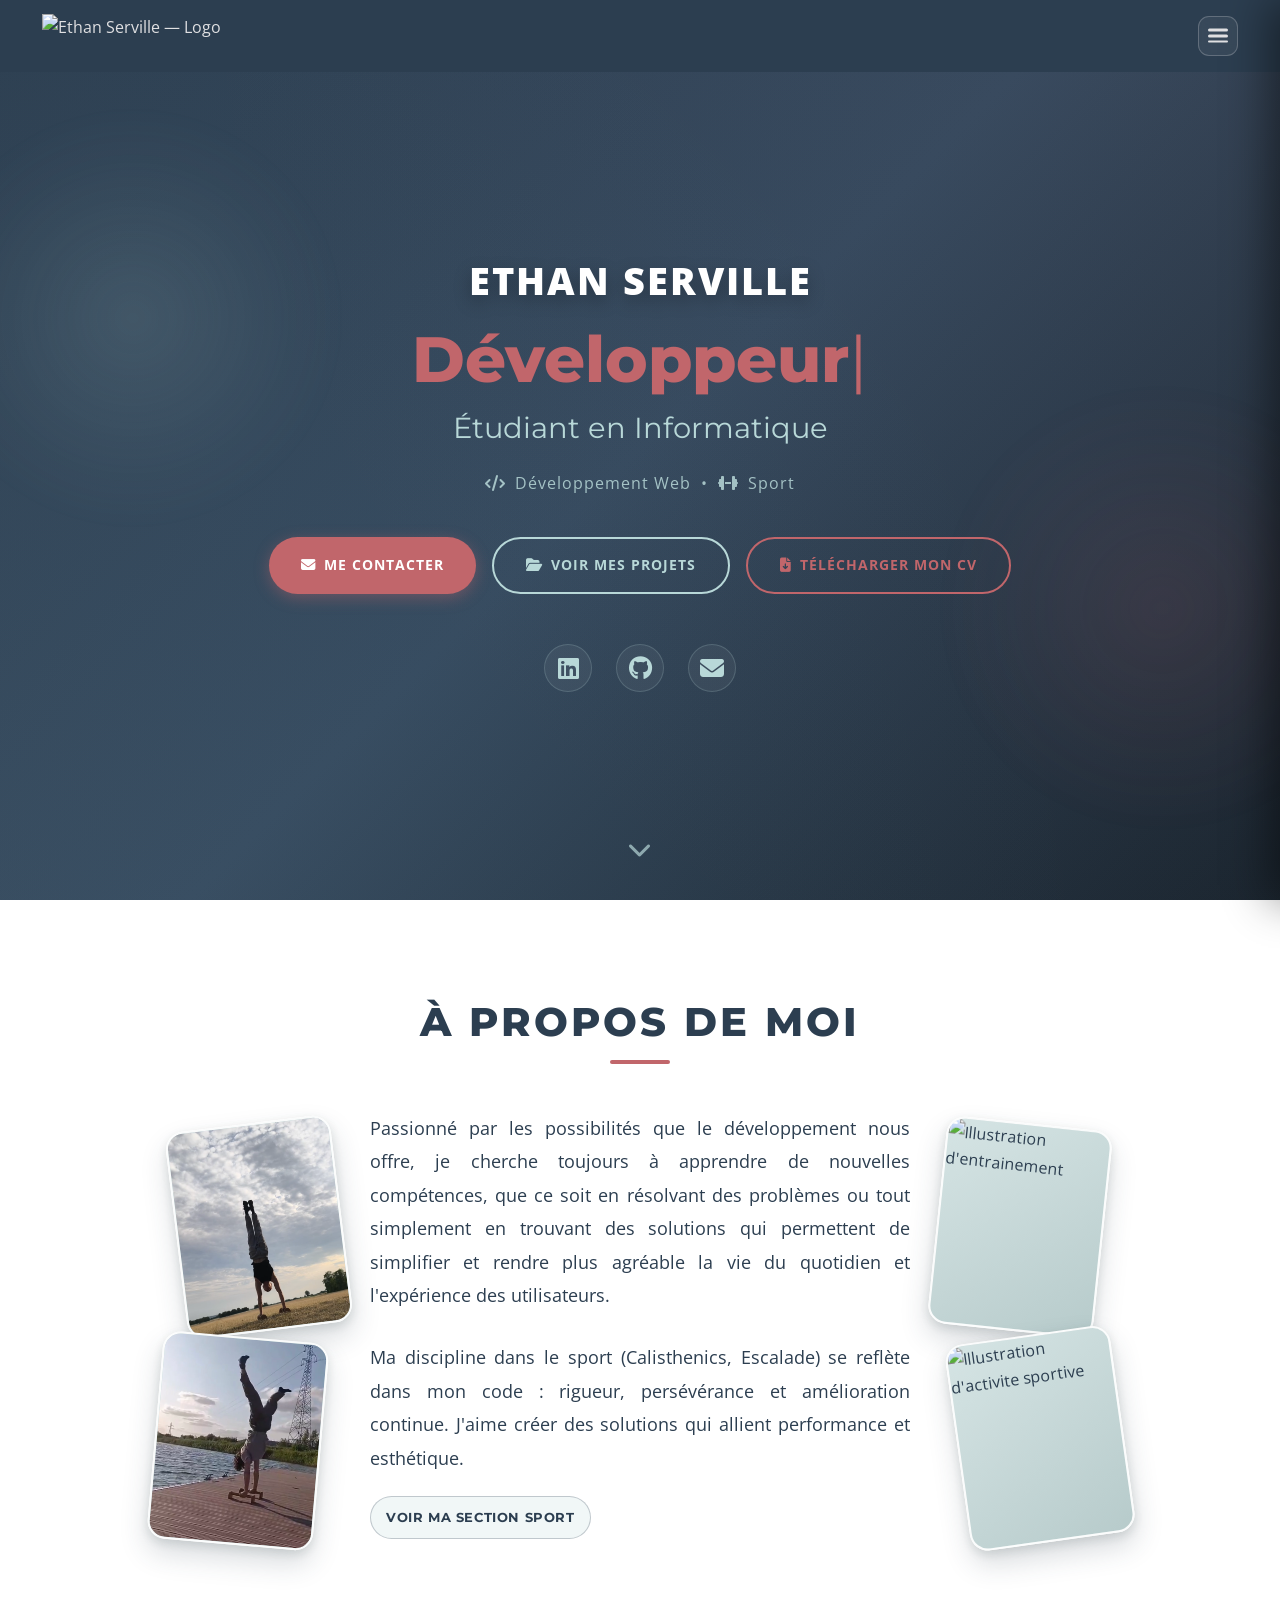
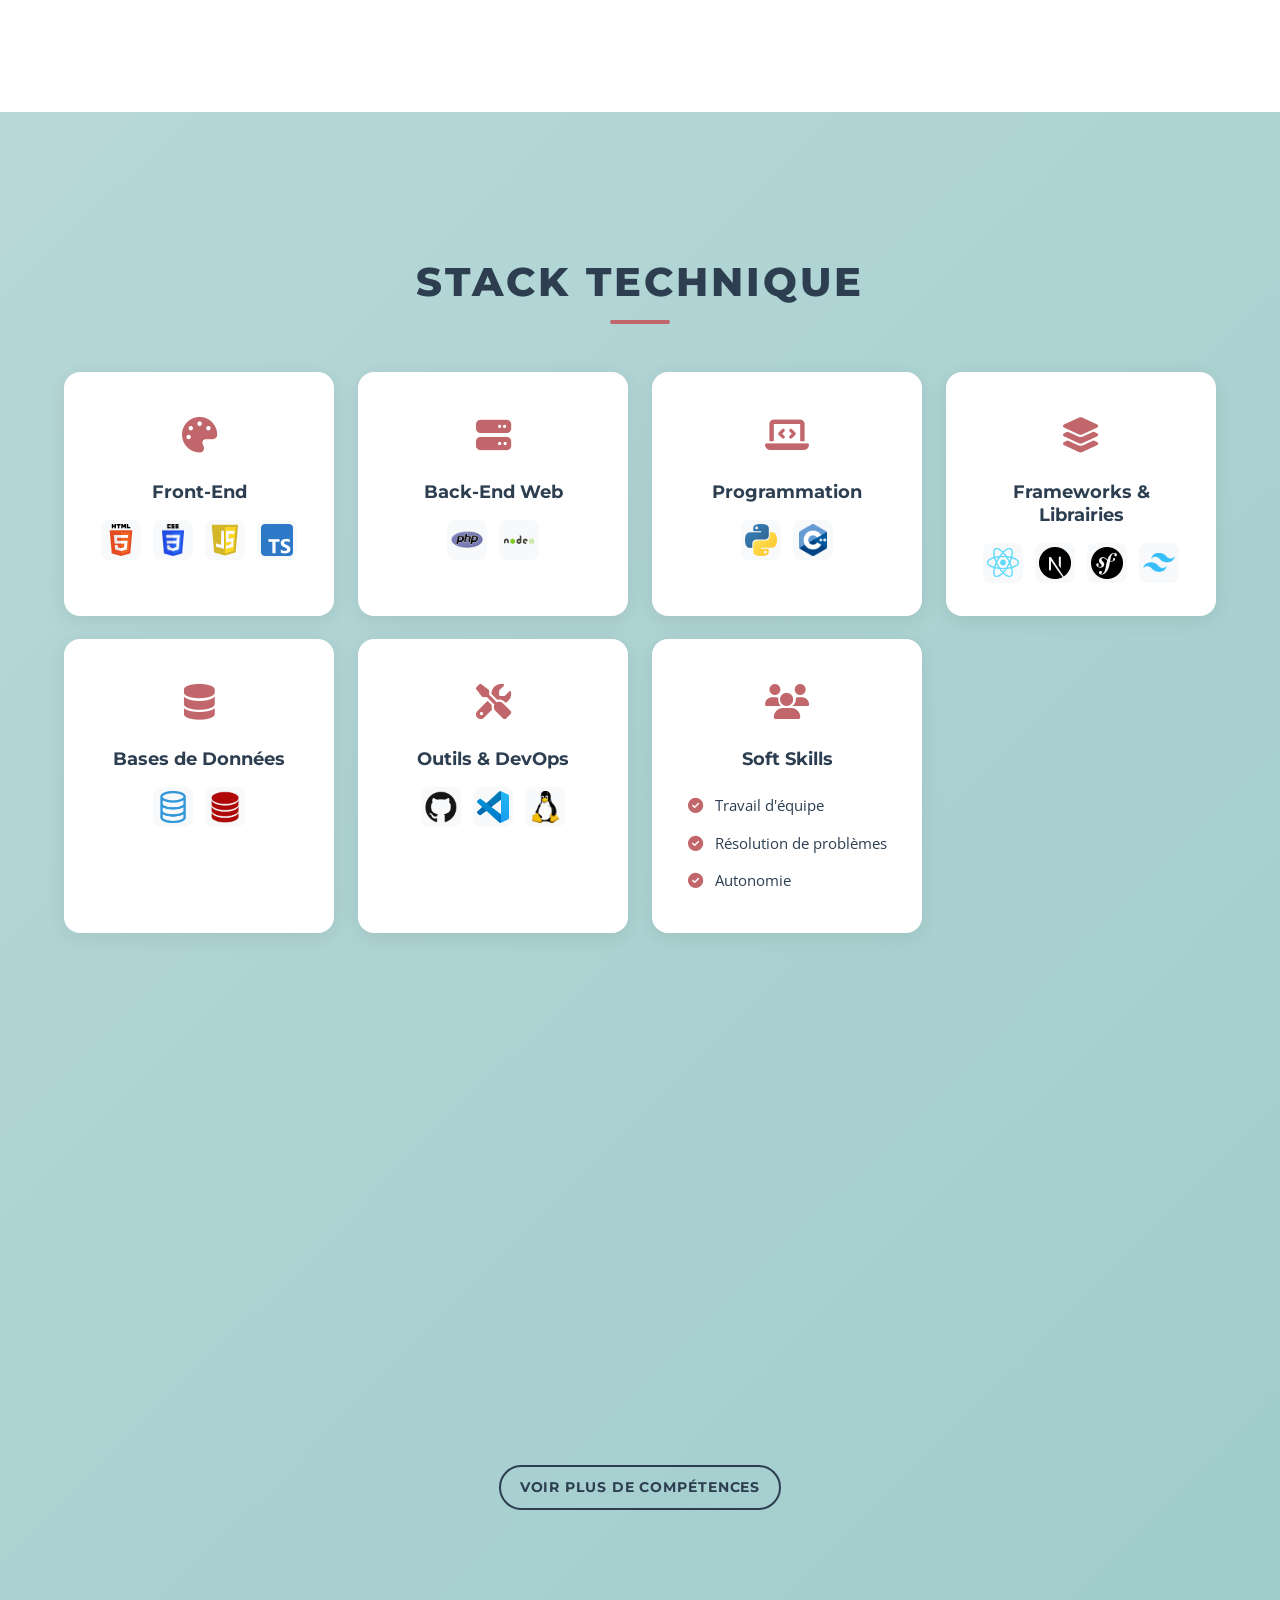
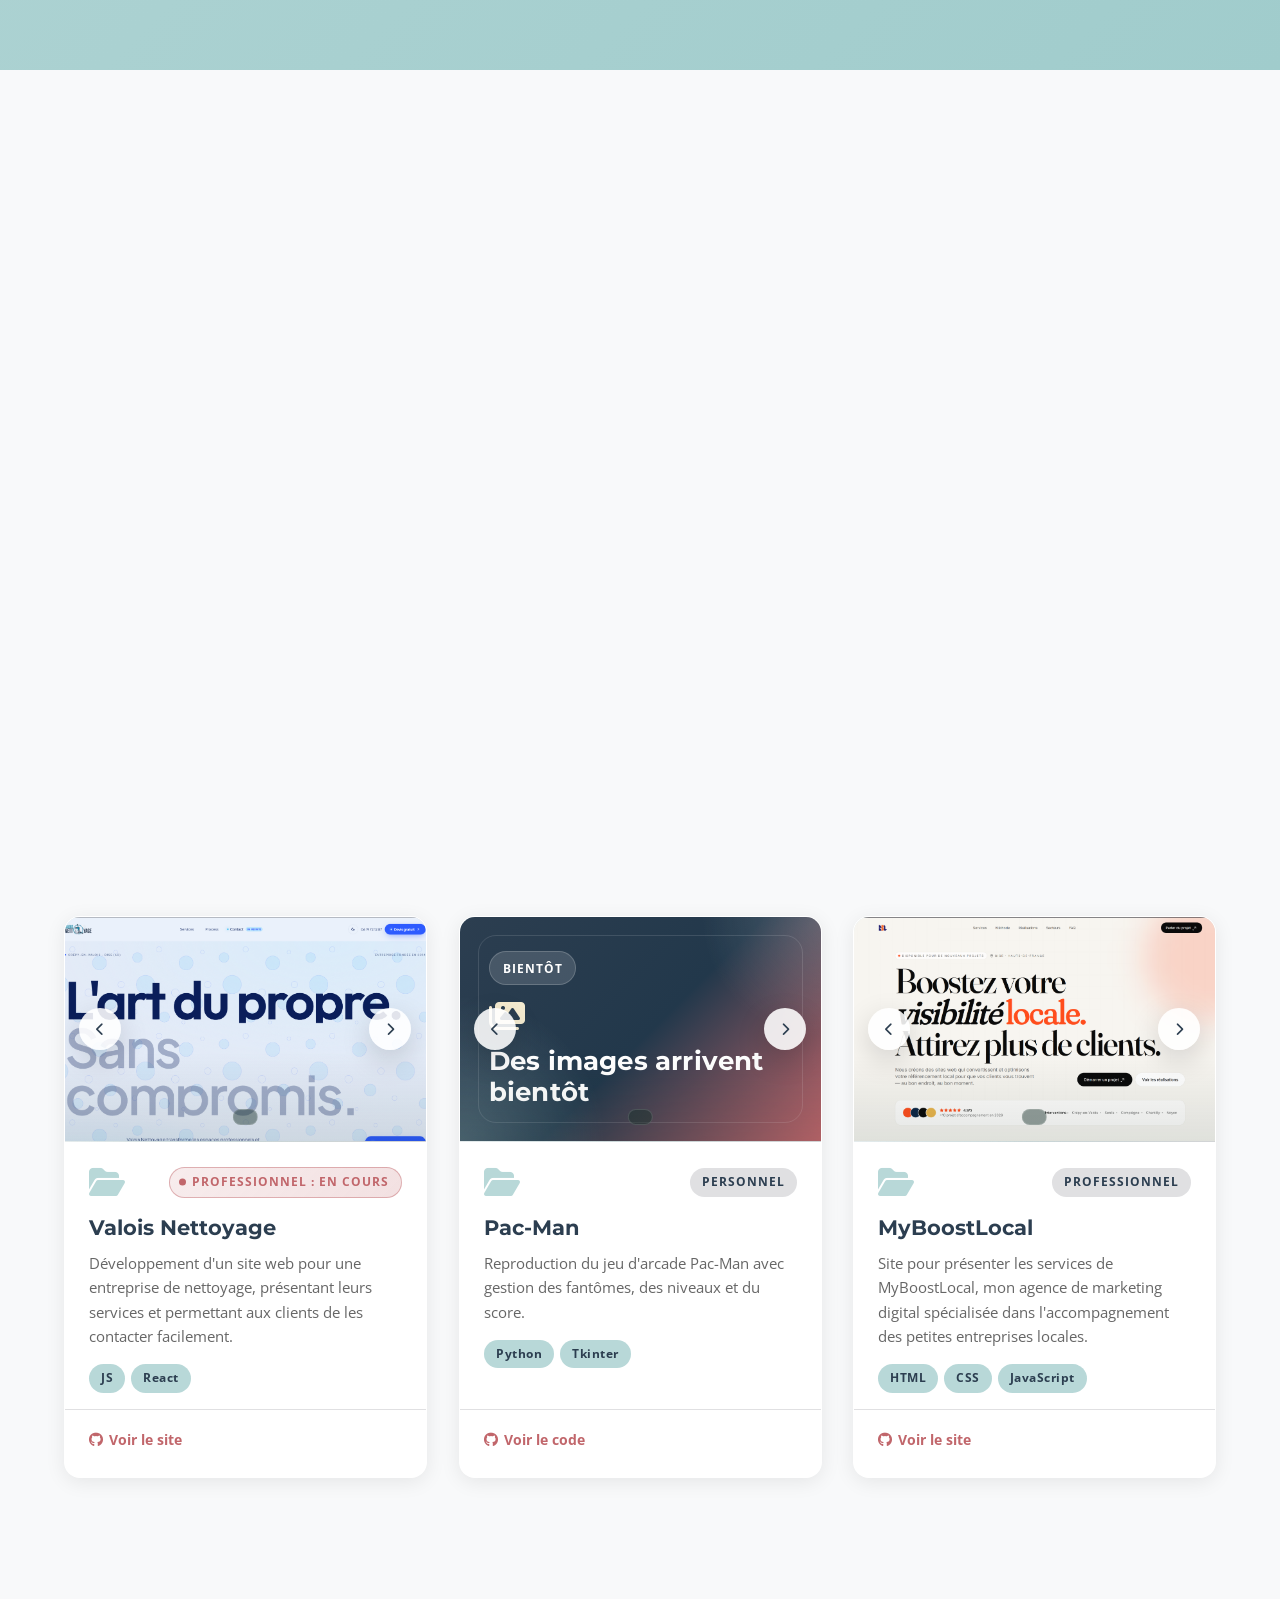
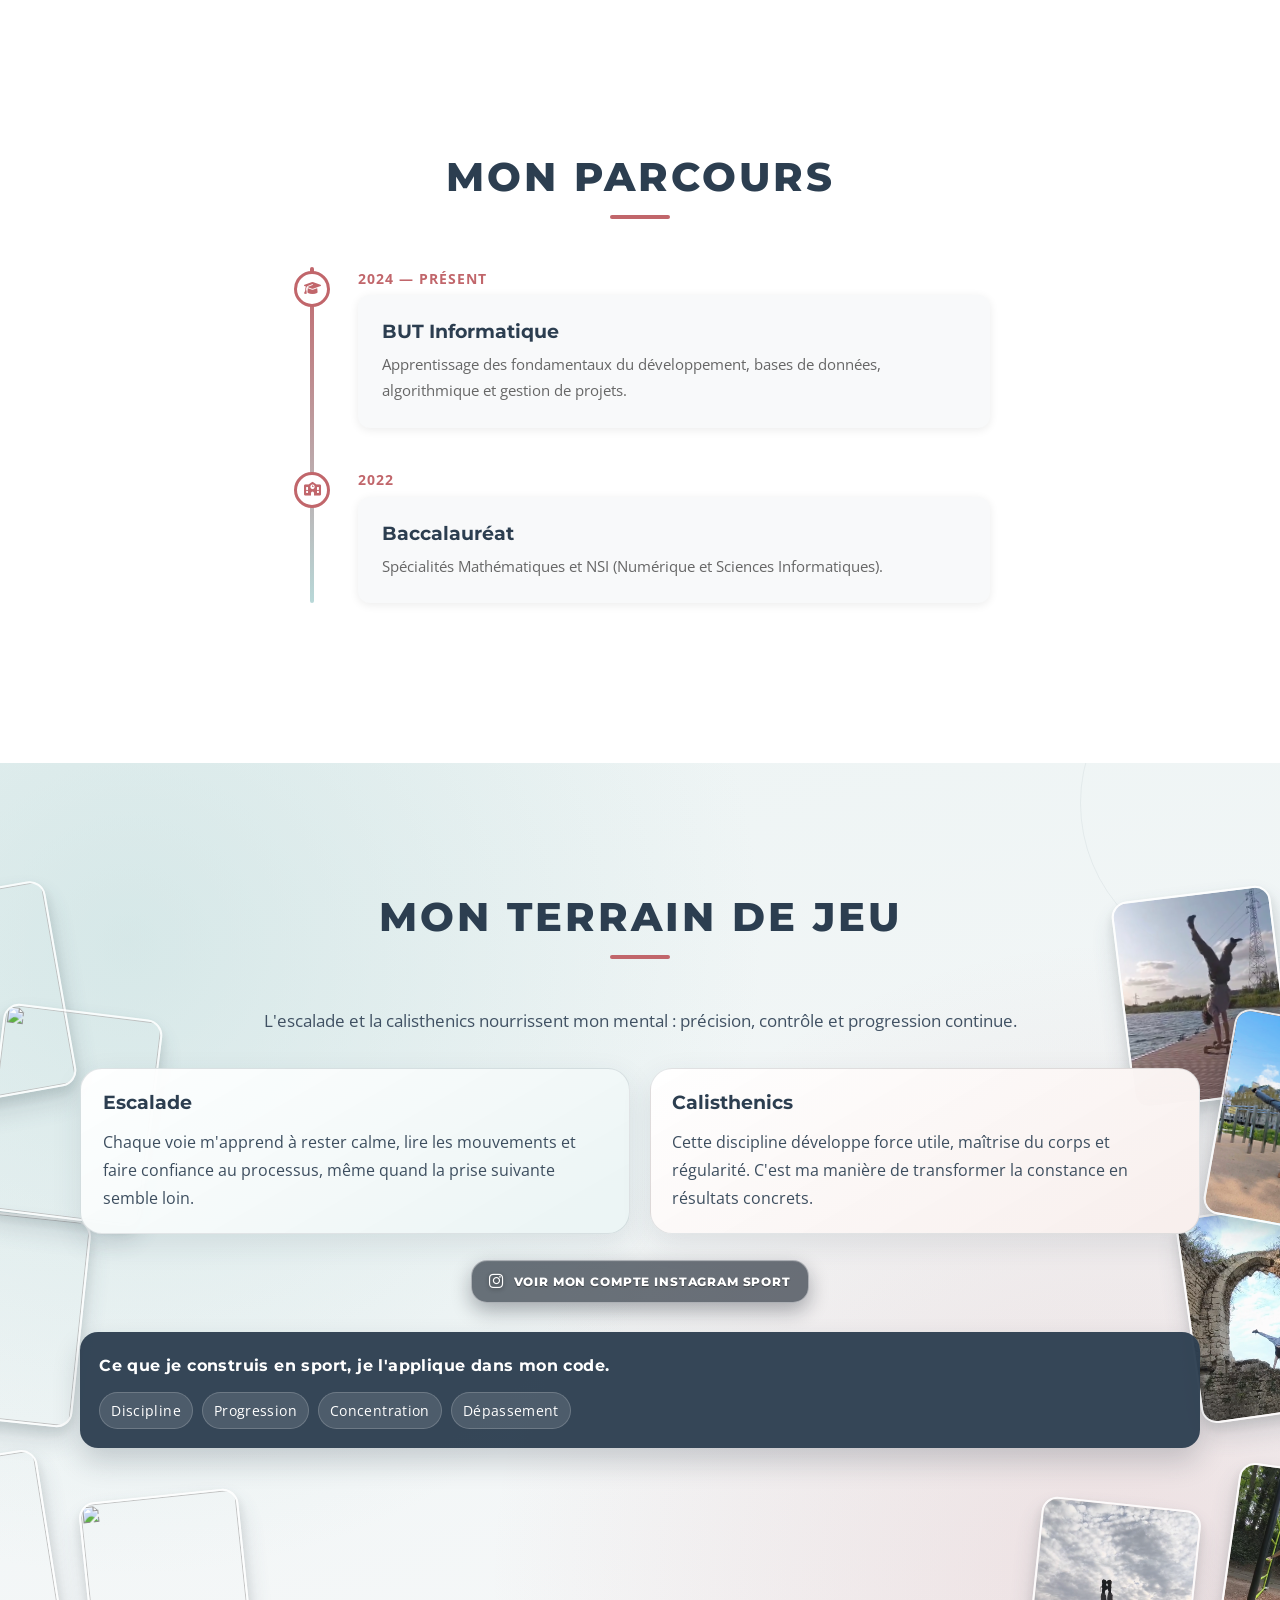
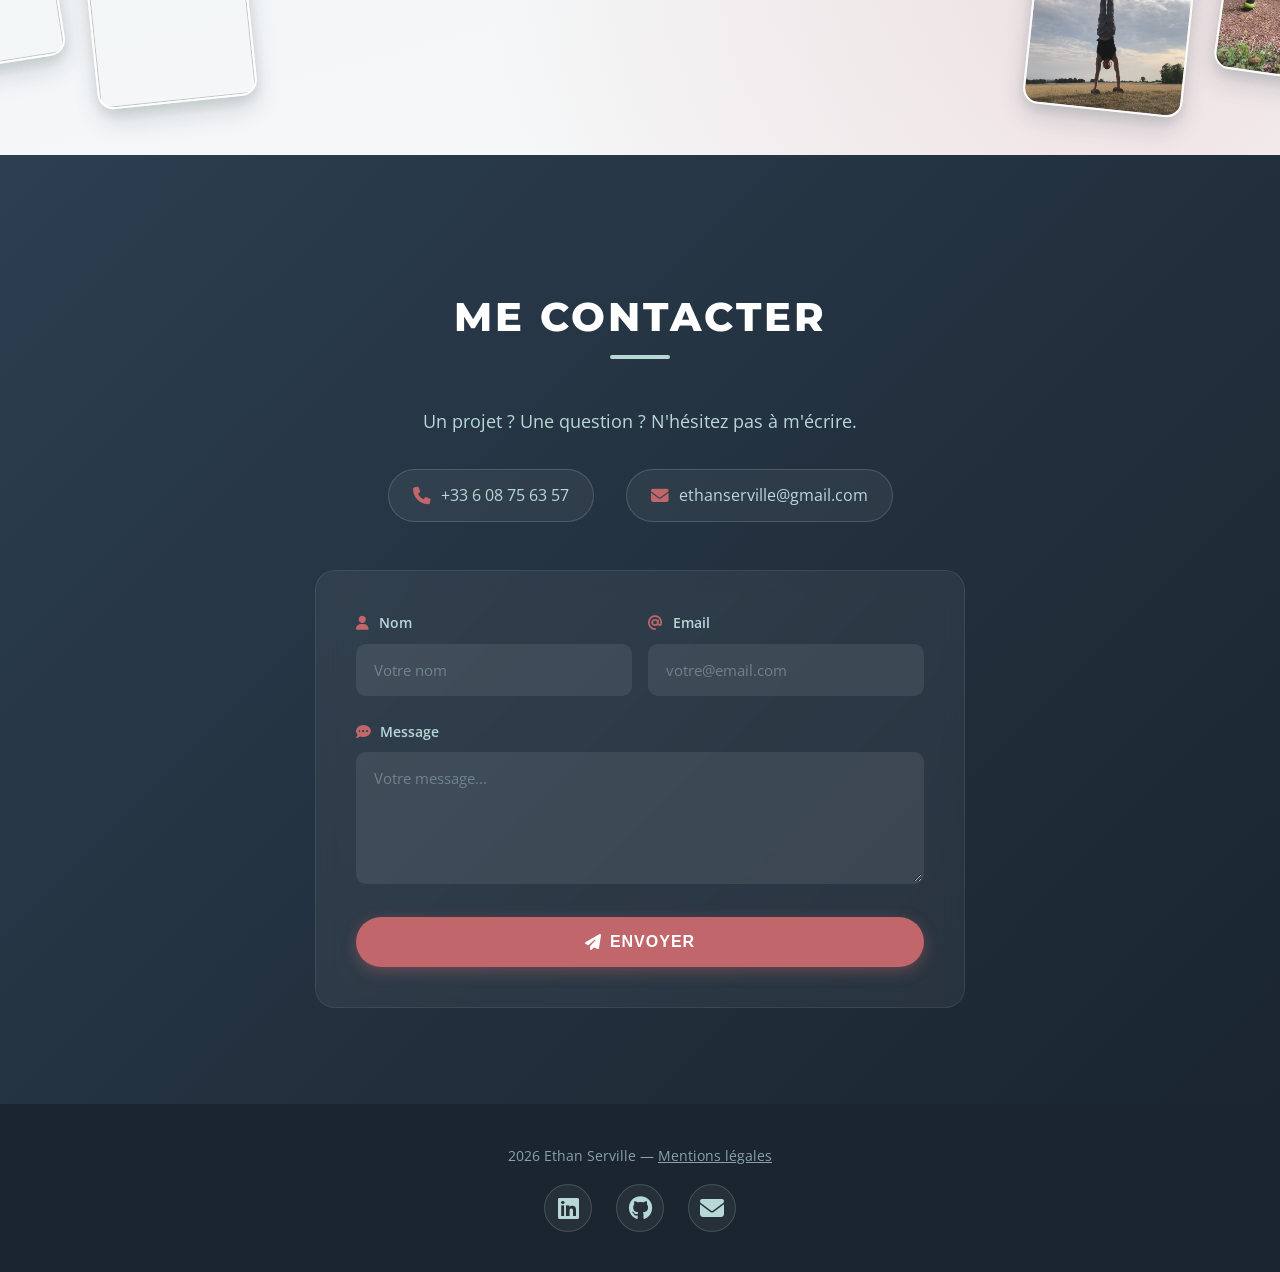
==== commit 45c33c49: "feat : ajout image" ====
--- a/index.html
+++ b/index.html
@@ -225,14 +225,14 @@
             <div class="about-photos about-photos-left" aria-hidden="true">
               <figure class="about-photo about-photo-1">
                 <img
-                  src="assets/a-propos/handstand-1.jpg"
+                  src="assets/a-propos/handstand-3.png"
                   alt="Illustration d'activite sportive"
                   loading="lazy"
                 />
               </figure>
               <figure class="about-photo about-photo-2">
                 <img
-                  src="assets/a-propos/handstand-2.webp"
+                  src="assets/a-propos/handstand-1.jpg"
                   alt="Illustration d'activite physique"
                   loading="lazy"
                 />
@@ -988,7 +988,7 @@
             </figure>
             <figure class="sport-shot sport-shot-5">
               <img
-                src="assets/a-propos/handstand-2.webp"
+                src="assets/a-propos/handstand-4.png"
                 alt=""
                 loading="lazy"
               />
@@ -999,14 +999,18 @@
             <figure class="sport-shot sport-shot-7">
               <img src="assets/a-propos/block_1.jpg" alt="" loading="lazy" />
             </figure>
-            <figure class="sport-shot sport-shot-8 sport-shot-placeholder">
-              <span class="sport-shot-label">Photo a venir</span>
+            <figure class="sport-shot sport-shot-8">
+              <img src="assets/a-propos/drapeau-1.png" alt="" loading="lazy" />
             </figure>
             <figure class="sport-shot sport-shot-9">
               <img src="assets/a-propos/voie_3.jpg" alt="" loading="lazy" />
             </figure>
-            <figure class="sport-shot sport-shot-10 sport-shot-placeholder">
-              <span class="sport-shot-label">Photo a venir</span>
+            <figure class="sport-shot sport-shot-10">
+              <img
+                src="assets/a-propos/handstand-3.png"
+                alt=""
+                loading="lazy"
+              />
             </figure>
           </div>
 
